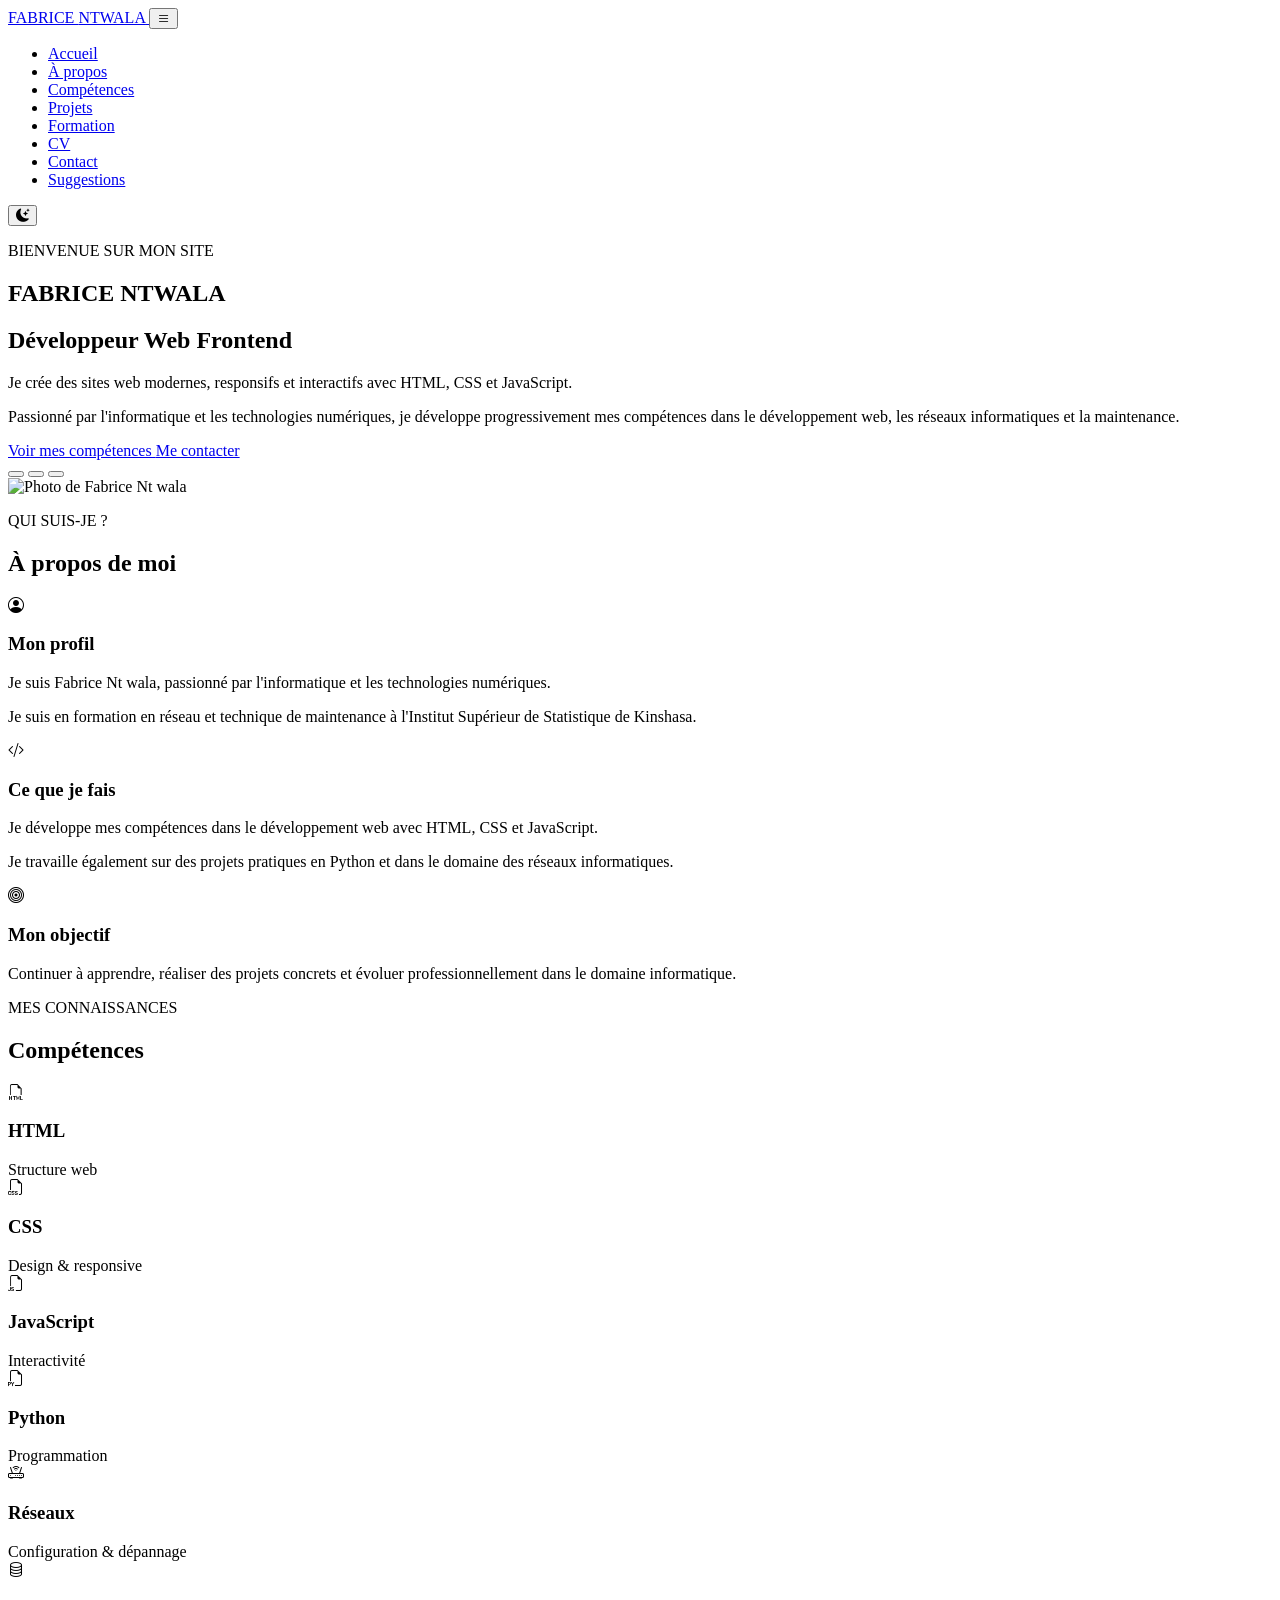
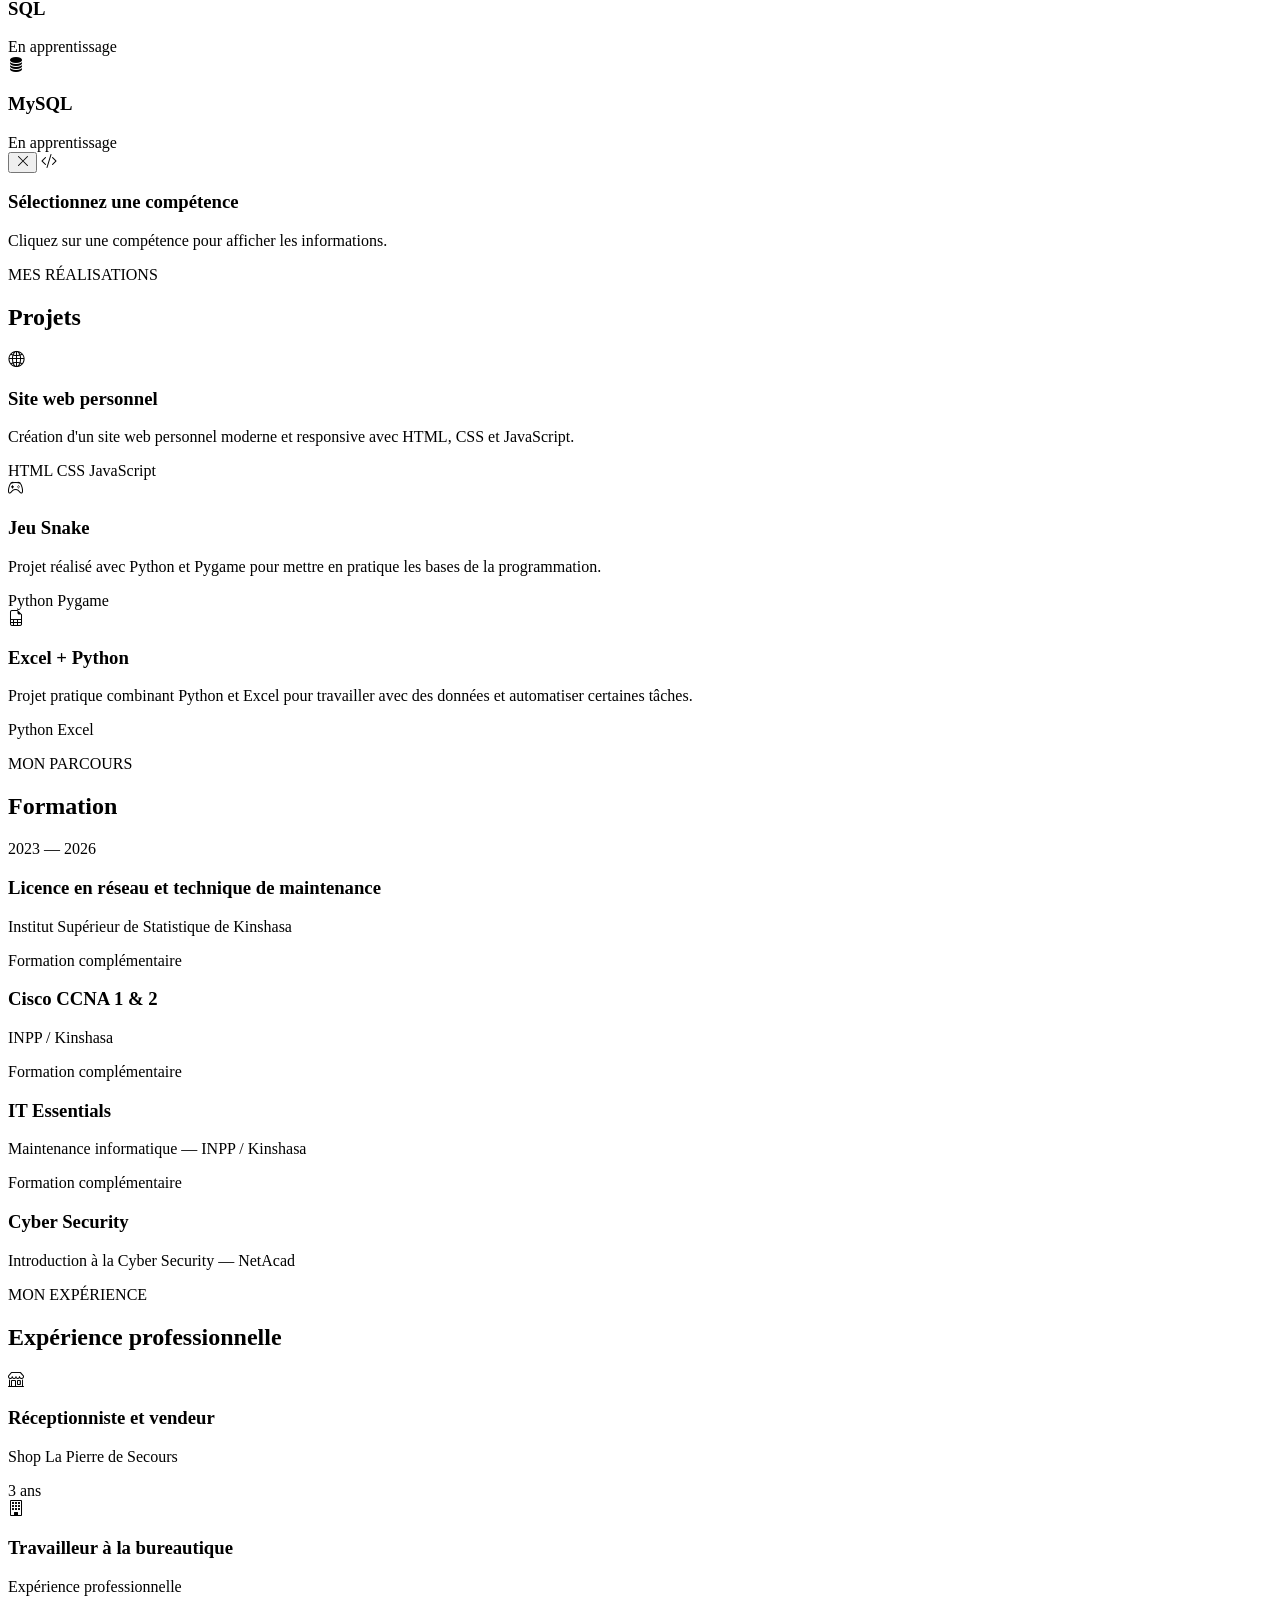
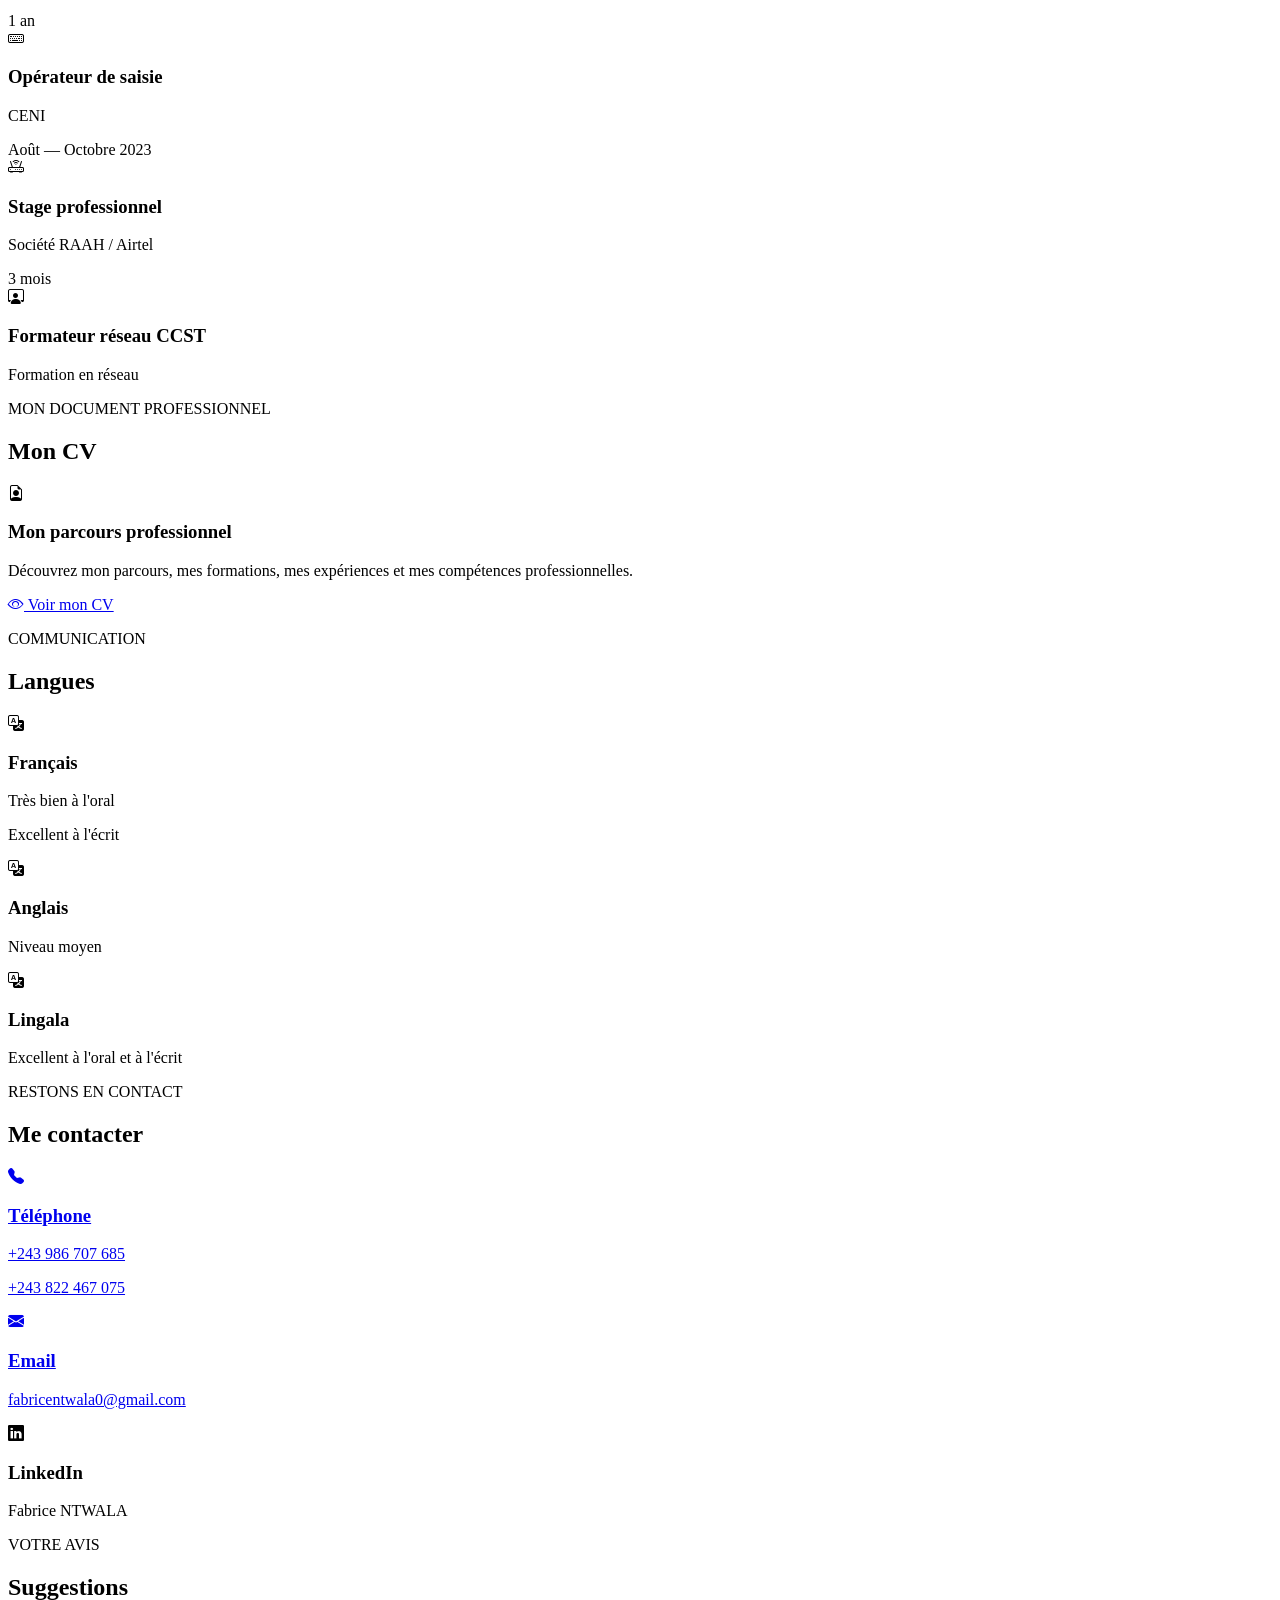
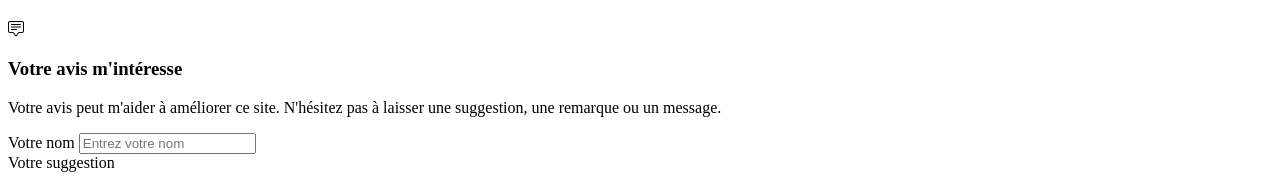
==== index.html @ 6f03bf82 "Add files via upload" ====
<!DOCTYPE html>
<html lang="fr">
<head>
    <meta charset="UTF-8">
    <meta name="viewport" content="width=device-width, initial-scale=1.0">

    <title>Fabrice Nt wala | Développeur Web Frontend</title>

    <!-- Bootstrap Icons -->
    <link rel="stylesheet"
          href="https://cdn.jsdelivr.net/npm/bootstrap-icons@1.11.3/font/bootstrap-icons.min.css">

    <!-- CSS -->
    <link rel="stylesheet" href="css/style.css">
</head>

<body>

    <!-- ================= HEADER ================= -->
    <header class="header">

        <nav class="navbar container">

            <a href="#accueil" class="logo">
                FABRICE <span>NTWALA</span>
            </a>

            <button class="menu-toggle" id="menu-toggle">
                <i class="bi bi-list"></i>
            </button>

            <ul class="nav-menu" id="nav-menu">
                <li><a href="#accueil">Accueil</a></li>
                <li><a href="#apropos">À propos</a></li>
                <li><a href="#competences">Compétences</a></li>
                <li><a href="#projets">Projets</a></li>
                <li><a href="#formation">Formation</a></li>
                <li><a href="#cv">CV</a></li>
                <li><a href="#contact">Contact</a></li>
                <li><a href="#suggestions">Suggestions</a></li>
            </ul>

            <button class="theme-toggle" id="theme-toggle">
                <i class="bi bi-moon-stars-fill"></i>
            </button>

        </nav>

    </header>


    <!-- ================= ACCUEIL ================= -->
    <main>

        <section id="accueil" class="hero">

            <div class="hero-background"></div>

            <div class="hero-content container">

                <div class="hero-text">

                    <p class="small-title">BIENVENUE SUR MON SITE</p>

                    <h1>
                        FABRICE <span>NTWALA</span>
                    </h1>

                    <h2>Développeur Web Frontend</h2>

                    <p>
                        Je crée des sites web modernes, responsifs et interactifs
                        avec HTML, CSS et JavaScript.
                    </p>

                    <p class="hero-description">
                        Passionné par l'informatique et les technologies numériques,
                        je développe progressivement mes compétences dans le
                        développement web, les réseaux informatiques et la maintenance.
                    </p>

                    <div class="hero-buttons">
                        <a href="#competences" class="btn primary-btn">
                            Voir mes compétences
                        </a>

                        <a href="#contact" class="btn secondary-btn">
                            Me contacter
                        </a>
                    </div>

                    <div class="background-controls">
                        <button class="background-btn active" data-background="fond1.jpg"></button>
                        <button class="background-btn" data-background="fond2.jpg"></button>
                        <button class="background-btn" data-background="fond3.jpg"></button>
                    </div>

                </div>

                <div class="profile-container">

                    <div class="profile-circle">
                        <img src="images/profil.jpg" alt="Photo de Fabrice Nt wala">
                    </div>

                </div>

            </div>

        </section>


        <!-- ================= À PROPOS ================= -->
        <section id="apropos" class="section">

            <div class="container">

                <div class="section-title">
                    <p>QUI SUIS-JE ?</p>
                    <h2>À propos de moi</h2>
                </div>

                <div class="about-content">

                    <div class="about-card">
                        <i class="bi bi-person-circle"></i>
                        <h3>Mon profil</h3>

                        <p>
                            Je suis Fabrice Nt wala, passionné par l'informatique
                            et les technologies numériques.
                        </p>

                        <p>
                            Je suis en formation en réseau et technique de maintenance
                            à l'Institut Supérieur de Statistique de Kinshasa.
                        </p>
                    </div>

                    <div class="about-card">
                        <i class="bi bi-code-slash"></i>
                        <h3>Ce que je fais</h3>

                        <p>
                            Je développe mes compétences dans le développement web
                            avec HTML, CSS et JavaScript.
                        </p>

                        <p>
                            Je travaille également sur des projets pratiques
                            en Python et dans le domaine des réseaux informatiques.
                        </p>
                    </div>

                    <div class="about-card">
                        <i class="bi bi-bullseye"></i>
                        <h3>Mon objectif</h3>

                        <p>
                            Continuer à apprendre, réaliser des projets concrets
                            et évoluer professionnellement dans le domaine informatique.
                        </p>
                    </div>

                </div>

            </div>

        </section>


        <!-- ================= COMPÉTENCES ================= -->
        <section id="competences" class="section section-dark">

            <div class="container">

                <div class="section-title">
                    <p>MES CONNAISSANCES</p>
                    <h2>Compétences</h2>
                </div>

                <div class="skills-grid">

                    <div class="skill-card" data-skill="html">
                        <i class="bi bi-filetype-html"></i>
                        <h3>HTML</h3>
                        <span>Structure web</span>
                    </div>

                    <div class="skill-card" data-skill="css">
                        <i class="bi bi-filetype-css"></i>
                        <h3>CSS</h3>
                        <span>Design & responsive</span>
                    </div>

                    <div class="skill-card" data-skill="javascript">
                        <i class="bi bi-filetype-js"></i>
                        <h3>JavaScript</h3>
                        <span>Interactivité</span>
                    </div>

                    <div class="skill-card" data-skill="python">
                        <i class="bi bi-filetype-py"></i>
                        <h3>Python</h3>
                        <span>Programmation</span>
                    </div>

                    <div class="skill-card" data-skill="reseaux">
                        <i class="bi bi-router"></i>
                        <h3>Réseaux</h3>
                        <span>Configuration & dépannage</span>
                    </div>

                    <div class="skill-card" data-skill="sql">
                        <i class="bi bi-database"></i>
                        <h3>SQL</h3>
                        <span>En apprentissage</span>
                    </div>

                    <div class="skill-card" data-skill="mysql">
                        <i class="bi bi-database-fill"></i>
                        <h3>MySQL</h3>
                        <span>En apprentissage</span>
                    </div>

                </div>

                <div class="skill-information" id="skill-information">

                    <button id="close-skill">
                        <i class="bi bi-x-lg"></i>
                    </button>

                    <i id="skill-info-icon" class="bi bi-code-slash"></i>

                    <h3 id="skill-info-title">Sélectionnez une compétence</h3>

                    <p id="skill-info-text">
                        Cliquez sur une compétence pour afficher les informations.
                    </p>

                </div>

            </div>

        </section>


        <!-- ================= PROJETS ================= -->
        <section id="projets" class="section">

            <div class="container">

                <div class="section-title">
                    <p>MES RÉALISATIONS</p>
                    <h2>Projets</h2>
                </div>

                <div class="projects-grid">

                    <article class="project-card">

                        <div class="project-icon">
                            <i class="bi bi-globe2"></i>
                        </div>

                        <div class="project-content">

                            <h3>Site web personnel</h3>

                            <p>
                                Création d'un site web personnel moderne et responsive
                                avec HTML, CSS et JavaScript.
                            </p>

                            <div class="project-tags">
                                <span>HTML</span>
                                <span>CSS</span>
                                <span>JavaScript</span>
                            </div>

                        </div>

                    </article>


                    <article class="project-card">

                        <div class="project-icon">
                            <i class="bi bi-controller"></i>
                        </div>

                        <div class="project-content">

                            <h3>Jeu Snake</h3>

                            <p>
                                Projet réalisé avec Python et Pygame pour mettre
                                en pratique les bases de la programmation.
                            </p>

                            <div class="project-tags">
                                <span>Python</span>
                                <span>Pygame</span>
                            </div>

                        </div>

                    </article>


                    <article class="project-card">

                        <div class="project-icon">
                            <i class="bi bi-file-earmark-spreadsheet"></i>
                        </div>

                        <div class="project-content">

                            <h3>Excel + Python</h3>

                            <p>
                                Projet pratique combinant Python et Excel pour
                                travailler avec des données et automatiser certaines tâches.
                            </p>

                            <div class="project-tags">
                                <span>Python</span>
                                <span>Excel</span>
                            </div>

                        </div>

                    </article>

                </div>

            </div>

        </section>


        <!-- ================= FORMATION ================= -->
        <section id="formation" class="section section-dark">

            <div class="container">

                <div class="section-title">
                    <p>MON PARCOURS</p>
                    <h2>Formation</h2>
                </div>

                <div class="timeline">

                    <div class="timeline-item">

                        <div class="timeline-dot"></div>

                        <div class="timeline-content">

                            <span>2023 — 2026</span>

                            <h3>Licence en réseau et technique de maintenance</h3>

                            <p>
                                Institut Supérieur de Statistique de Kinshasa
                            </p>

                        </div>

                    </div>


                    <div class="timeline-item">

                        <div class="timeline-dot"></div>

                        <div class="timeline-content">

                            <span>Formation complémentaire</span>

                            <h3>Cisco CCNA 1 & 2</h3>

                            <p>INPP / Kinshasa</p>

                        </div>

                    </div>


                    <div class="timeline-item">

                        <div class="timeline-dot"></div>

                        <div class="timeline-content">

                            <span>Formation complémentaire</span>

                            <h3>IT Essentials</h3>

                            <p>Maintenance informatique — INPP / Kinshasa</p>

                        </div>

                    </div>


                    <div class="timeline-item">

                        <div class="timeline-dot"></div>

                        <div class="timeline-content">

                            <span>Formation complémentaire</span>

                            <h3>Cyber Security</h3>

                            <p>Introduction à la Cyber Security — NetAcad</p>

                        </div>

                    </div>

                </div>

            </div>

        </section>


        <!-- ================= EXPÉRIENCE ================= -->
        <section id="experience" class="section">

            <div class="container">

                <div class="section-title">
                    <p>MON EXPÉRIENCE</p>
                    <h2>Expérience professionnelle</h2>
                </div>

                <div class="experience-grid">

                    <div class="experience-card">
                        <i class="bi bi-shop"></i>
                        <h3>Réceptionniste et vendeur</h3>
                        <p>Shop La Pierre de Secours</p>
                        <span>3 ans</span>
                    </div>

                    <div class="experience-card">
                        <i class="bi bi-building"></i>
                        <h3>Travailleur à la bureautique</h3>
                        <p>Expérience professionnelle</p>
                        <span>1 an</span>
                    </div>

                    <div class="experience-card">
                        <i class="bi bi-keyboard"></i>
                        <h3>Opérateur de saisie</h3>
                        <p>CENI</p>
                        <span>Août — Octobre 2023</span>
                    </div>

                    <div class="experience-card">
                        <i class="bi bi-router"></i>
                        <h3>Stage professionnel</h3>
                        <p>Société RAAH / Airtel</p>
                        <span>3 mois</span>
                    </div>

                    <div class="experience-card">
                        <i class="bi bi-person-workspace"></i>
                        <h3>Formateur réseau CCST</h3>
                        <p>Formation en réseau</p>
                    </div>

                </div>

            </div>

        </section>


        <!-- ================= CV ================= -->
        <section id="cv" class="section cv-section">

            <div class="container">

                <div class="section-title">
                    <p>MON DOCUMENT PROFESSIONNEL</p>
                    <h2>Mon CV</h2>
                </div>

                <div class="cv-box">

                    <i class="bi bi-file-earmark-person"></i>

                    <h3>Mon parcours professionnel</h3>

                    <p>
                        Découvrez mon parcours, mes formations, mes expériences
                        et mes compétences professionnelles.
                    </p>

                    <a href="cv/cv-fabrice-ntwala.pdf"
                       target="_blank"
                       class="btn primary-btn">
                        <i class="bi bi-eye"></i>
                        Voir mon CV
                    </a>

                </div>

            </div>

        </section>


        <!-- ================= LANGUES ================= -->
        <section id="langues" class="section section-dark">

            <div class="container">

                <div class="section-title">
                    <p>COMMUNICATION</p>
                    <h2>Langues</h2>
                </div>

                <div class="languages-grid">

                    <div class="language-card">
                        <i class="bi bi-translate"></i>
                        <h3>Français</h3>
                        <p>Très bien à l'oral</p>
                        <p>Excellent à l'écrit</p>
                    </div>

                    <div class="language-card">
                        <i class="bi bi-translate"></i>
                        <h3>Anglais</h3>
                        <p>Niveau moyen</p>
                    </div>

                    <div class="language-card">
                        <i class="bi bi-translate"></i>
                        <h3>Lingala</h3>
                        <p>Excellent à l'oral et à l'écrit</p>
                    </div>

                </div>

            </div>

        </section>


        <!-- ================= CONTACT ================= -->
        <section id="contact" class="section">

            <div class="container">

                <div class="section-title">
                    <p>RESTONS EN CONTACT</p>
                    <h2>Me contacter</h2>
                </div>

                <div class="contact-grid">

                    <a href="tel:+243986707685" class="contact-card">
                        <i class="bi bi-telephone-fill"></i>
                        <h3>Téléphone</h3>
                        <p>+243 986 707 685</p>
                        <p>+243 822 467 075</p>
                    </a>

                    <a href="mailto:fabricentwala0@gmail.com"
                       class="contact-card">

                        <i class="bi bi-envelope-fill"></i>

                        <h3>Email</h3>

                        <p>
                            fabricentwala0@gmail.com
                        </p>

                    </a>

                    <div class="contact-card">
                        <i class="bi bi-linkedin"></i>
                        <h3>LinkedIn</h3>
                        <p>Fabrice NTWALA</p>
                    </div>

                </div>

            </div>

        </section>


        <!-- ================= SUGGESTIONS ================= -->
        <section id="suggestions" class="section section-dark">

            <div class="container">

                <div class="section-title">
                    <p>VOTRE AVIS</p>
                    <h2>Suggestions</h2>
                </div>

                <div class="suggestion-box">

                    <div class="suggestion-text">

                        <i class="bi bi-chat-square-text"></i>

                        <h3>Votre avis m'intéresse</h3>

                        <p>
                            Votre avis peut m'aider à améliorer ce site.
                            N'hésitez pas à laisser une suggestion,
                            une remarque ou un message.
                        </p>

                    </div>


                    <form id="suggestion-form">

                        <div class="input-group">

                            <label for="name">Votre nom</label>

                            <input
                                type="text"
                                id="name"
                                placeholder="Entrez votre nom"
                                required
                            >

                        </div>


                        <div class="input-group">

                            <label for="message">Votre suggestion</label>

                            <textarea
                                id="message"
                                rows="6"
                                placeholder="Écrivez votre message..."
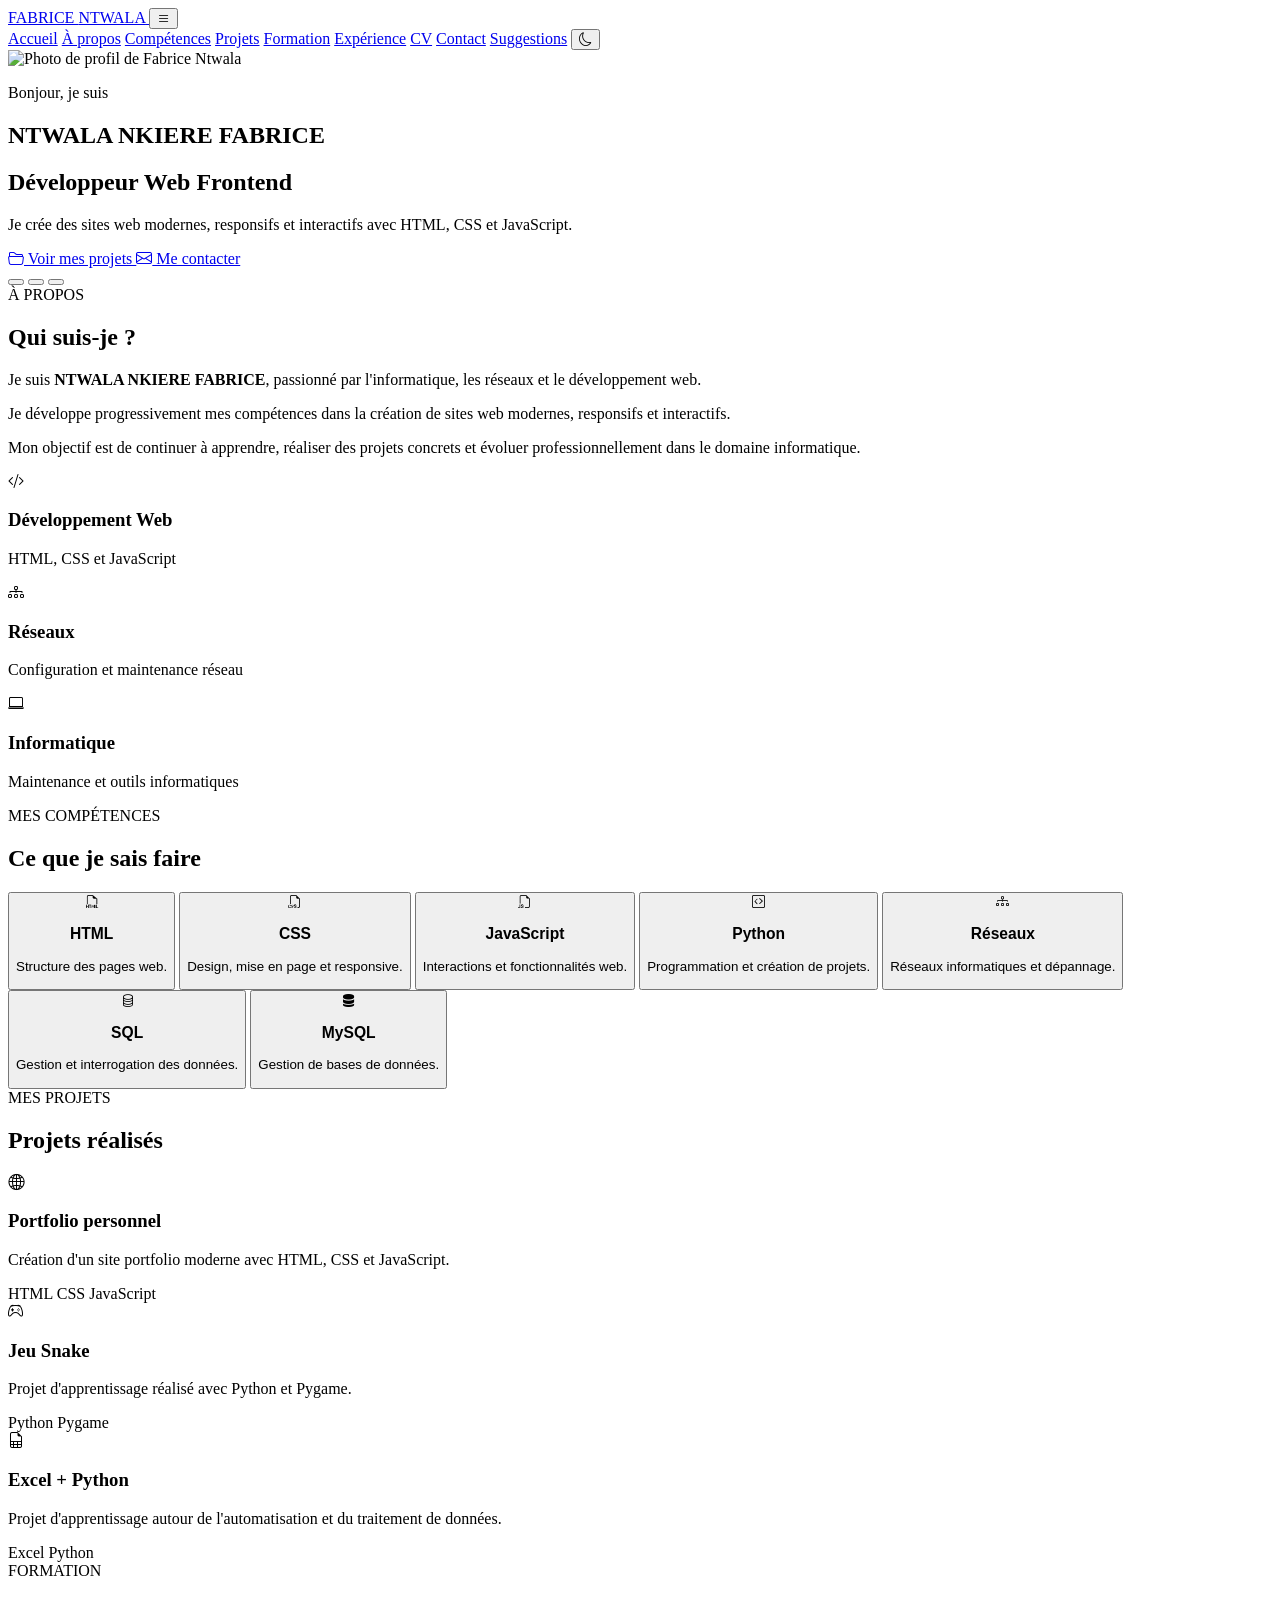
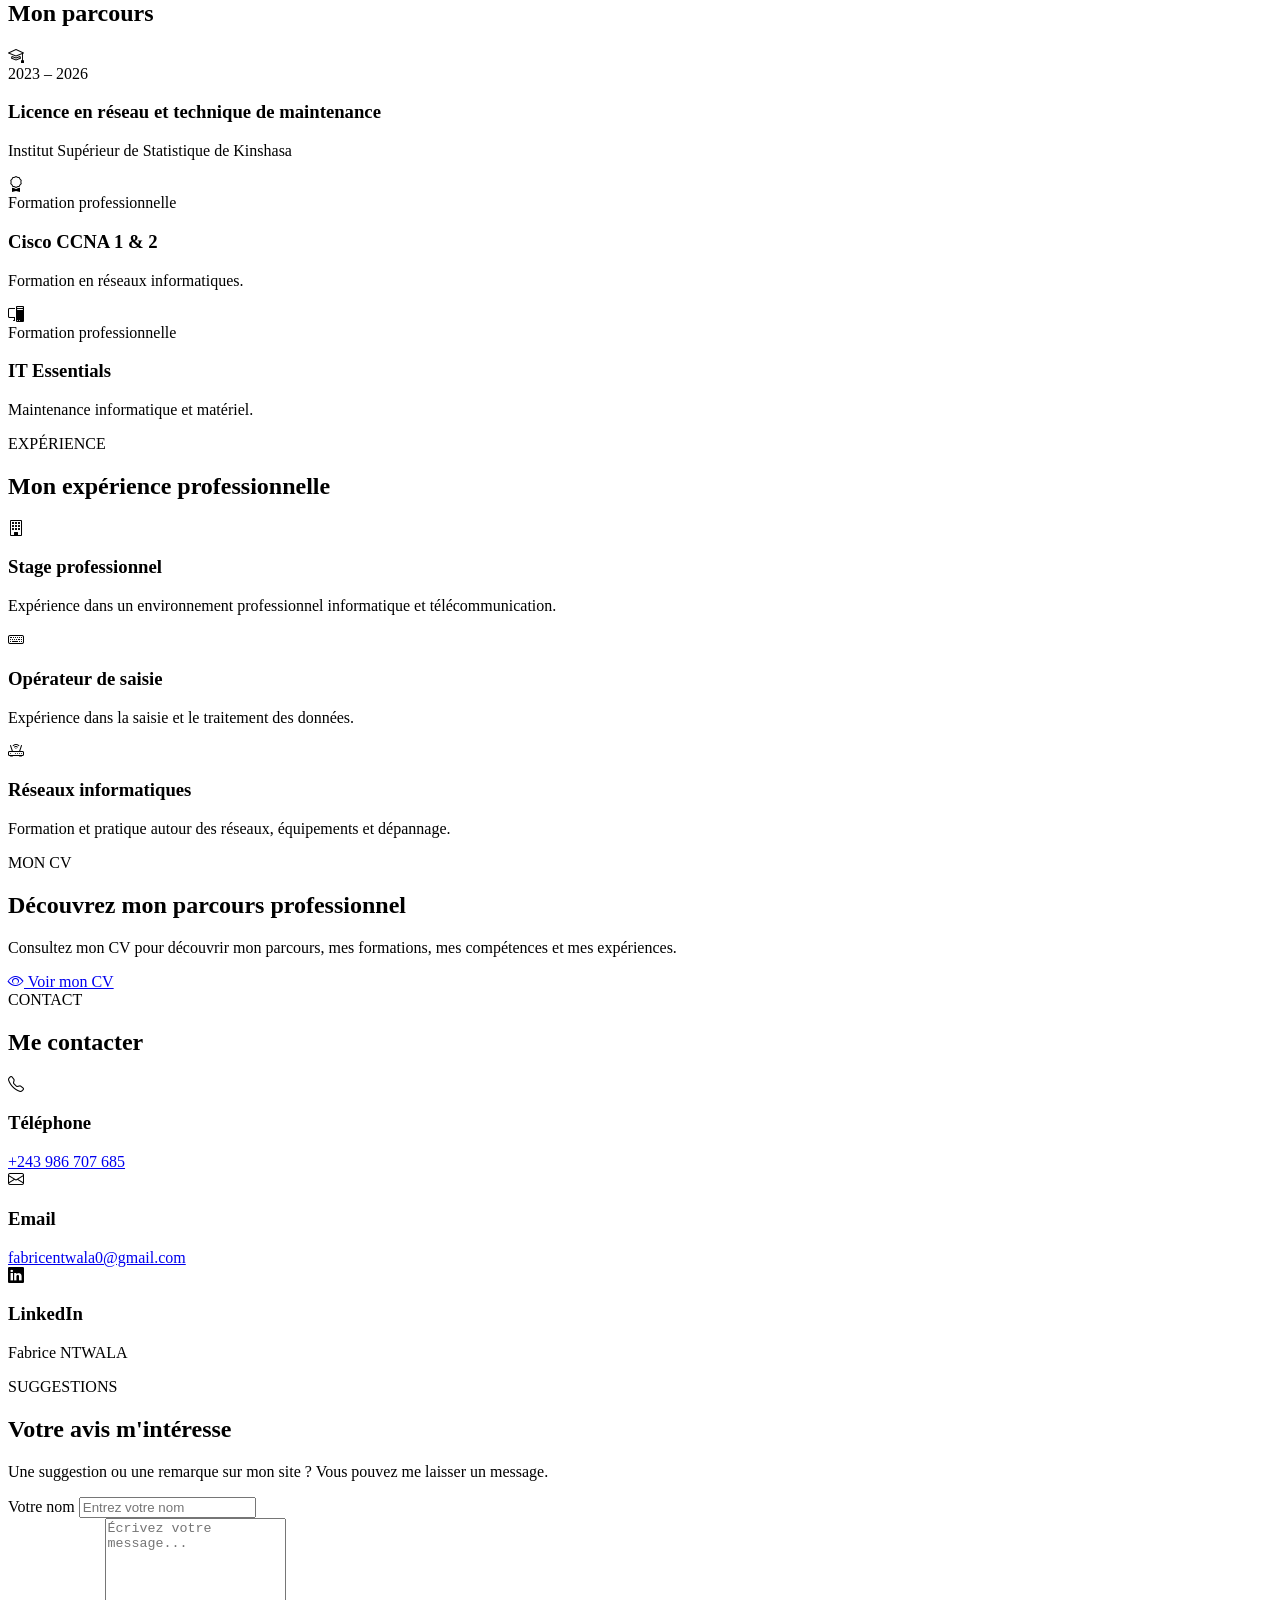
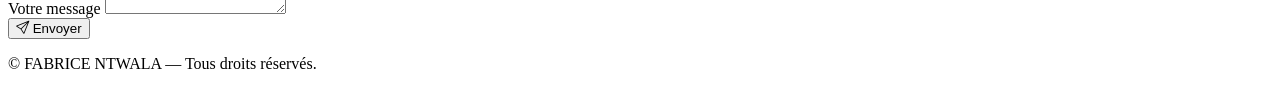
==== commit ec3d7db0: "Add files via upload mise à jour du portfolio" ====
--- a/index.html
+++ b/index.html
@@ -3,14 +3,15 @@
 <head>
     <meta charset="UTF-8">
     <meta name="viewport" content="width=device-width, initial-scale=1.0">
-
-    <title>Fabrice Nt wala | Développeur Web Frontend</title>
+    <title>Fabrice Ntwala | Développeur Web Frontend</title>
 
     <!-- Bootstrap Icons -->
-    <link rel="stylesheet"
-          href="https://cdn.jsdelivr.net/npm/bootstrap-icons@1.11.3/font/bootstrap-icons.min.css">
-
-    <!-- CSS -->
+    <link
+        rel="stylesheet"
+        href="https://cdn.jsdelivr.net/npm/bootstrap-icons@1.11.3/font/bootstrap-icons.min.css"
+    >
+
+    <!-- Notre CSS -->
     <link rel="stylesheet" href="css/style.css">
 </head>
 
@@ -18,493 +19,446 @@
 
     <!-- ================= HEADER ================= -->
     <header class="header">
-
-        <nav class="navbar container">
+        <div class="container nav-container">
 
             <a href="#accueil" class="logo">
                 FABRICE <span>NTWALA</span>
             </a>
 
-            <button class="menu-toggle" id="menu-toggle">
+            <button
+                class="menu-toggle"
+                id="menu-toggle"
+                aria-label="Ouvrir le menu"
+                type="button"
+            >
                 <i class="bi bi-list"></i>
             </button>
 
-            <ul class="nav-menu" id="nav-menu">
-                <li><a href="#accueil">Accueil</a></li>
-                <li><a href="#apropos">À propos</a></li>
-                <li><a href="#competences">Compétences</a></li>
-                <li><a href="#projets">Projets</a></li>
-                <li><a href="#formation">Formation</a></li>
-                <li><a href="#cv">CV</a></li>
-                <li><a href="#contact">Contact</a></li>
-                <li><a href="#suggestions">Suggestions</a></li>
-            </ul>
-
-            <button class="theme-toggle" id="theme-toggle">
-                <i class="bi bi-moon-stars-fill"></i>
-            </button>
-
-        </nav>
-
+            <nav class="nav-menu" id="nav-menu">
+                <a href="#accueil">Accueil</a>
+                <a href="#apropos">À propos</a>
+                <a href="#competences">Compétences</a>
+                <a href="#projets">Projets</a>
+                <a href="#formation">Formation</a>
+                <a href="#experience">Expérience</a>
+                <a href="#cv">CV</a>
+                <a href="#contact">Contact</a>
+                <a href="#suggestions">Suggestions</a>
+
+                <button
+                    id="theme-toggle"
+                    class="theme-toggle"
+                    aria-label="Changer le thème"
+                    type="button"
+                >
+                    <i class="bi bi-moon"></i>
+                </button>
+            </nav>
+
+        </div>
     </header>
 
 
     <!-- ================= ACCUEIL ================= -->
     <main>
 
-        <section id="accueil" class="hero">
-
-            <div class="hero-background"></div>
-
-            <div class="hero-content container">
+        <section class="hero" id="accueil">
+
+            <div class="hero-background" id="hero-background"></div>
+
+            <div class="container hero-content">
+
+                <div class="hero-photo">
+                    <img
+                        src="images/profil.jpg"
+                        alt="Photo de profil de Fabrice Ntwala"
+                    >
+                </div>
 
                 <div class="hero-text">
 
-                    <p class="small-title">BIENVENUE SUR MON SITE</p>
-
-                    <h1>
-                        FABRICE <span>NTWALA</span>
-                    </h1>
+                    <p class="hero-small-title">Bonjour, je suis</p>
+
+                    <h1>NTWALA NKIERE FABRICE</h1>
 
                     <h2>Développeur Web Frontend</h2>
 
                     <p>
-                        Je crée des sites web modernes, responsifs et interactifs
-                        avec HTML, CSS et JavaScript.
+                        Je crée des sites web modernes, responsifs et
+                        interactifs avec HTML, CSS et JavaScript.
                     </p>
 
-                    <p class="hero-description">
-                        Passionné par l'informatique et les technologies numériques,
-                        je développe progressivement mes compétences dans le
-                        développement web, les réseaux informatiques et la maintenance.
-                    </p>
-
                     <div class="hero-buttons">
-                        <a href="#competences" class="btn primary-btn">
-                            Voir mes compétences
+
+                        <a href="#projets" class="btn primary-btn">
+                            <i class="bi bi-folder2-open"></i>
+                            Voir mes projets
                         </a>
 
                         <a href="#contact" class="btn secondary-btn">
+                            <i class="bi bi-envelope"></i>
                             Me contacter
                         </a>
-                    </div>
-
-                    <div class="background-controls">
-                        <button class="background-btn active" data-background="fond1.jpg"></button>
-                        <button class="background-btn" data-background="fond2.jpg"></button>
-                        <button class="background-btn" data-background="fond3.jpg"></button>
-                    </div>
-
-                </div>
-
-                <div class="profile-container">
-
-                    <div class="profile-circle">
-                        <img src="images/profil.jpg" alt="Photo de Fabrice Nt wala">
-                    </div>
-
-                </div>
-
+
+                    </div>
+
+                </div>
+
+            </div>
+
+            <!-- Boutons des arrière-plans -->
+            <div class="background-controls">
+                <button
+                    class="background-btn active"
+                    data-background="fond1.jpg"
+                    aria-label="Fond 1"
+                    type="button"
+                ></button>
+
+                <button
+                    class="background-btn"
+                    data-background="fond2.jpg"
+                    aria-label="Fond 2"
+                    type="button"
+                ></button>
+
+                <button
+                    class="background-btn"
+                    data-background="fond3.jpg"
+                    aria-label="Fond 3"
+                    type="button"
+                ></button>
             </div>
 
         </section>
 
 
         <!-- ================= À PROPOS ================= -->
-        <section id="apropos" class="section">
-
-            <div class="container">
-
-                <div class="section-title">
-                    <p>QUI SUIS-JE ?</p>
-                    <h2>À propos de moi</h2>
+        <section class="section" id="apropos">
+            <div class="container">
+
+                <div class="section-title">
+                    <span>À PROPOS</span>
+                    <h2>Qui suis-je ?</h2>
                 </div>
 
                 <div class="about-content">
 
-                    <div class="about-card">
-                        <i class="bi bi-person-circle"></i>
-                        <h3>Mon profil</h3>
-
-                        <p>
-                            Je suis Fabrice Nt wala, passionné par l'informatique
-                            et les technologies numériques.
-                        </p>
-
-                        <p>
-                            Je suis en formation en réseau et technique de maintenance
-                            à l'Institut Supérieur de Statistique de Kinshasa.
-                        </p>
-                    </div>
-
-                    <div class="about-card">
-                        <i class="bi bi-code-slash"></i>
-                        <h3>Ce que je fais</h3>
-
-                        <p>
-                            Je développe mes compétences dans le développement web
-                            avec HTML, CSS et JavaScript.
-                        </p>
-
-                        <p>
-                            Je travaille également sur des projets pratiques
-                            en Python et dans le domaine des réseaux informatiques.
-                        </p>
-                    </div>
-
-                    <div class="about-card">
-                        <i class="bi bi-bullseye"></i>
-                        <h3>Mon objectif</h3>
-
-                        <p>
-                            Continuer à apprendre, réaliser des projets concrets
-                            et évoluer professionnellement dans le domaine informatique.
-                        </p>
-                    </div>
-
-                </div>
-
-            </div>
-
+                    <div class="about-text">
+                        <p>
+                            Je suis <strong>NTWALA NKIERE FABRICE</strong>,
+                            passionné par l'informatique, les réseaux
+                            et le développement web.
+                        </p>
+
+                        <p>
+                            Je développe progressivement mes compétences
+                            dans la création de sites web modernes,
+                            responsifs et interactifs.
+                        </p>
+
+                        <p>
+                            Mon objectif est de continuer à apprendre,
+                            réaliser des projets concrets et évoluer
+                            professionnellement dans le domaine
+                            informatique.
+                        </p>
+                    </div>
+
+                    <div class="about-box">
+
+                        <div>
+                            <i class="bi bi-code-slash"></i>
+                            <h3>Développement Web</h3>
+                            <p>HTML, CSS et JavaScript</p>
+                        </div>
+
+                        <div>
+                            <i class="bi bi-diagram-3"></i>
+                            <h3>Réseaux</h3>
+                            <p>Configuration et maintenance réseau</p>
+                        </div>
+
+                        <div>
+                            <i class="bi bi-laptop"></i>
+                            <h3>Informatique</h3>
+                            <p>Maintenance et outils informatiques</p>
+                        </div>
+
+                    </div>
+
+                </div>
+
+            </div>
         </section>
 
 
         <!-- ================= COMPÉTENCES ================= -->
-        <section id="competences" class="section section-dark">
-
-            <div class="container">
-
-                <div class="section-title">
-                    <p>MES CONNAISSANCES</p>
-                    <h2>Compétences</h2>
+        <section class="section section-alt" id="competences">
+            <div class="container">
+
+                <div class="section-title">
+                    <span>MES COMPÉTENCES</span>
+                    <h2>Ce que je sais faire</h2>
                 </div>
 
                 <div class="skills-grid">
 
-                    <div class="skill-card" data-skill="html">
+                    <button class="skill-card" type="button">
                         <i class="bi bi-filetype-html"></i>
                         <h3>HTML</h3>
-                        <span>Structure web</span>
-                    </div>
-
-                    <div class="skill-card" data-skill="css">
+                        <p>Structure des pages web.</p>
+                    </button>
+
+                    <button class="skill-card" type="button">
                         <i class="bi bi-filetype-css"></i>
                         <h3>CSS</h3>
-                        <span>Design & responsive</span>
-                    </div>
-
-                    <div class="skill-card" data-skill="javascript">
+                        <p>Design, mise en page et responsive.</p>
+                    </button>
+
+                    <button class="skill-card" type="button">
                         <i class="bi bi-filetype-js"></i>
                         <h3>JavaScript</h3>
-                        <span>Interactivité</span>
-                    </div>
-
-                    <div class="skill-card" data-skill="python">
-                        <i class="bi bi-filetype-py"></i>
+                        <p>Interactions et fonctionnalités web.</p>
+                    </button>
+
+                    <button class="skill-card" type="button">
+                        <i class="bi bi-code-square"></i>
                         <h3>Python</h3>
-                        <span>Programmation</span>
-                    </div>
-
-                    <div class="skill-card" data-skill="reseaux">
-                        <i class="bi bi-router"></i>
+                        <p>Programmation et création de projets.</p>
+                    </button>
+
+                    <button class="skill-card" type="button">
+                        <i class="bi bi-diagram-3"></i>
                         <h3>Réseaux</h3>
-                        <span>Configuration & dépannage</span>
-                    </div>
-
-                    <div class="skill-card" data-skill="sql">
+                        <p>Réseaux informatiques et dépannage.</p>
+                    </button>
+
+                    <button class="skill-card" type="button">
                         <i class="bi bi-database"></i>
                         <h3>SQL</h3>
-                        <span>En apprentissage</span>
-                    </div>
-
-                    <div class="skill-card" data-skill="mysql">
-                        <i class="bi bi-database-fill"></i>
+                        <p>Gestion et interrogation des données.</p>
+                    </button>
+
+                    <button class="skill-card" type="button">
+                        <i class="bi bi-server"></i>
                         <h3>MySQL</h3>
-                        <span>En apprentissage</span>
-                    </div>
-
-                </div>
-
-                <div class="skill-information" id="skill-information">
-
-                    <button id="close-skill">
-                        <i class="bi bi-x-lg"></i>
-                    </button>
-
-                    <i id="skill-info-icon" class="bi bi-code-slash"></i>
-
-                    <h3 id="skill-info-title">Sélectionnez une compétence</h3>
-
-                    <p id="skill-info-text">
-                        Cliquez sur une compétence pour afficher les informations.
-                    </p>
-
-                </div>
-
-            </div>
-
+                        <p>Gestion de bases de données.</p>
+                    </button>
+
+                </div>
+
+            </div>
         </section>
 
 
         <!-- ================= PROJETS ================= -->
-        <section id="projets" class="section">
-
-            <div class="container">
-
-                <div class="section-title">
-                    <p>MES RÉALISATIONS</p>
-                    <h2>Projets</h2>
+        <section class="section" id="projets">
+            <div class="container">
+
+                <div class="section-title">
+                    <span>MES PROJETS</span>
+                    <h2>Projets réalisés</h2>
                 </div>
 
                 <div class="projects-grid">
 
                     <article class="project-card">
-
                         <div class="project-icon">
                             <i class="bi bi-globe2"></i>
                         </div>
 
                         <div class="project-content">
-
-                            <h3>Site web personnel</h3>
+                            <h3>Portfolio personnel</h3>
 
                             <p>
-                                Création d'un site web personnel moderne et responsive
+                                Création d'un site portfolio moderne
                                 avec HTML, CSS et JavaScript.
                             </p>
 
-                            <div class="project-tags">
+                            <div class="tags">
                                 <span>HTML</span>
                                 <span>CSS</span>
                                 <span>JavaScript</span>
                             </div>
-
-                        </div>
-
+                        </div>
                     </article>
 
 
                     <article class="project-card">
-
                         <div class="project-icon">
                             <i class="bi bi-controller"></i>
                         </div>
 
                         <div class="project-content">
-
                             <h3>Jeu Snake</h3>
 
                             <p>
-                                Projet réalisé avec Python et Pygame pour mettre
-                                en pratique les bases de la programmation.
+                                Projet d'apprentissage réalisé avec
+                                Python et Pygame.
                             </p>
 
-                            <div class="project-tags">
+                            <div class="tags">
                                 <span>Python</span>
                                 <span>Pygame</span>
                             </div>
-
-                        </div>
-
+                        </div>
                     </article>
 
 
                     <article class="project-card">
-
                         <div class="project-icon">
                             <i class="bi bi-file-earmark-spreadsheet"></i>
                         </div>
 
                         <div class="project-content">
-
                             <h3>Excel + Python</h3>
 
                             <p>
-                                Projet pratique combinant Python et Excel pour
-                                travailler avec des données et automatiser certaines tâches.
+                                Projet d'apprentissage autour de
+                                l'automatisation et du traitement
+                                de données.
                             </p>
 
-                            <div class="project-tags">
+                            <div class="tags">
+                                <span>Excel</span>
                                 <span>Python</span>
-                                <span>Excel</span>
                             </div>
-
-                        </div>
-
+                        </div>
                     </article>
 
                 </div>
 
             </div>
-
         </section>
 
 
         <!-- ================= FORMATION ================= -->
-        <section id="formation" class="section section-dark">
-
-            <div class="container">
-
-                <div class="section-title">
-                    <p>MON PARCOURS</p>
-                    <h2>Formation</h2>
+        <section class="section section-alt" id="formation">
+            <div class="container">
+
+                <div class="section-title">
+                    <span>FORMATION</span>
+                    <h2>Mon parcours</h2>
                 </div>
 
                 <div class="timeline">
 
                     <div class="timeline-item">
-
-                        <div class="timeline-dot"></div>
+                        <div class="timeline-icon">
+                            <i class="bi bi-mortarboard"></i>
+                        </div>
 
                         <div class="timeline-content">
-
-                            <span>2023 — 2026</span>
-
+                            <span>2023 – 2026</span>
                             <h3>Licence en réseau et technique de maintenance</h3>
-
-                            <p>
-                                Institut Supérieur de Statistique de Kinshasa
-                            </p>
-
-                        </div>
-
+                            <p>Institut Supérieur de Statistique de Kinshasa</p>
+                        </div>
                     </div>
 
 
                     <div class="timeline-item">
-
-                        <div class="timeline-dot"></div>
+                        <div class="timeline-icon">
+                            <i class="bi bi-award"></i>
+                        </div>
 
                         <div class="timeline-content">
-
-                            <span>Formation complémentaire</span>
-
+                            <span>Formation professionnelle</span>
                             <h3>Cisco CCNA 1 & 2</h3>
-
-                            <p>INPP / Kinshasa</p>
-
-                        </div>
-
+                            <p>Formation en réseaux informatiques.</p>
+                        </div>
                     </div>
 
 
                     <div class="timeline-item">
-
-                        <div class="timeline-dot"></div>
+                        <div class="timeline-icon">
+                            <i class="bi bi-pc-display"></i>
+                        </div>
 
                         <div class="timeline-content">
-
-                            <span>Formation complémentaire</span>
-
+                            <span>Formation professionnelle</span>
                             <h3>IT Essentials</h3>
-
-                            <p>Maintenance informatique — INPP / Kinshasa</p>
-
-                        </div>
-
-                    </div>
-
-
-                    <div class="timeline-item">
-
-                        <div class="timeline-dot"></div>
-
-                        <div class="timeline-content">
-
-                            <span>Formation complémentaire</span>
-
-                            <h3>Cyber Security</h3>
-
-                            <p>Introduction à la Cyber Security — NetAcad</p>
-
-                        </div>
-
-                    </div>
-
-                </div>
-
-            </div>
-
+                            <p>Maintenance informatique et matériel.</p>
+                        </div>
+                    </div>
+
+                </div>
+
+            </div>
         </section>
 
 
         <!-- ================= EXPÉRIENCE ================= -->
-        <section id="experience" class="section">
-
-            <div class="container">
-
-                <div class="section-title">
-                    <p>MON EXPÉRIENCE</p>
-                    <h2>Expérience professionnelle</h2>
+        <section class="section" id="experience">
+            <div class="container">
+
+                <div class="section-title">
+                    <span>EXPÉRIENCE</span>
+                    <h2>Mon expérience professionnelle</h2>
                 </div>
 
                 <div class="experience-grid">
 
-                    <div class="experience-card">
-                        <i class="bi bi-shop"></i>
-                        <h3>Réceptionniste et vendeur</h3>
-                        <p>Shop La Pierre de Secours</p>
-                        <span>3 ans</span>
-                    </div>
-
-                    <div class="experience-card">
+                    <article class="experience-card">
                         <i class="bi bi-building"></i>
-                        <h3>Travailleur à la bureautique</h3>
-                        <p>Expérience professionnelle</p>
-                        <span>1 an</span>
-                    </div>
-
-                    <div class="experience-card">
+                        <h3>Stage professionnel</h3>
+                        <p>
+                            Expérience dans un environnement
+                            professionnel informatique et
+                            télécommunication.
+                        </p>
+                    </article>
+
+
+                    <article class="experience-card">
                         <i class="bi bi-keyboard"></i>
                         <h3>Opérateur de saisie</h3>
-                        <p>CENI</p>
-                        <span>Août — Octobre 2023</span>
-                    </div>
-
-                    <div class="experience-card">
+                        <p>
+                            Expérience dans la saisie et le traitement
+                            des données.
+                        </p>
+                    </article>
+
+
+                    <article class="experience-card">
                         <i class="bi bi-router"></i>
-                        <h3>Stage professionnel</h3>
-                        <p>Société RAAH / Airtel</p>
-                        <span>3 mois</span>
-                    </div>
-
-                    <div class="experience-card">
-                        <i class="bi bi-person-workspace"></i>
-                        <h3>Formateur réseau CCST</h3>
-                        <p>Formation en réseau</p>
-                    </div>
-
-                </div>
-
-            </div>
-
+                        <h3>Réseaux informatiques</h3>
+                        <p>
+                            Formation et pratique autour des réseaux,
+                            équipements et dépannage.
+                        </p>
+                    </article>
+
+                </div>
+
+            </div>
         </section>
 
 
         <!-- ================= CV ================= -->
-        <section id="cv" class="section cv-section">
-
-            <div class="container">
-
-                <div class="section-title">
-                    <p>MON DOCUMENT PROFESSIONNEL</p>
-                    <h2>Mon CV</h2>
-                </div>
+        <section class="section section-alt" id="cv">
+            <div class="container">
 
                 <div class="cv-box">
 
-                    <i class="bi bi-file-earmark-person"></i>
-
-                    <h3>Mon parcours professionnel</h3>
-
-                    <p>
-                        Découvrez mon parcours, mes formations, mes expériences
-                        et mes compétences professionnelles.
-                    </p>
-
-                    <a href="cv/cv-fabrice-ntwala.pdf"
-                       target="_blank"
-                       class="btn primary-btn">
+                    <div>
+                        <span class="section-label">MON CV</span>
+
+                        <h2>Découvrez mon parcours professionnel</h2>
+
+                        <p>
+                            Consultez mon CV pour découvrir mon parcours,
+                            mes formations, mes compétences et mes
+                            expériences.
+                        </p>
+                    </div>
+
+                    <a
+                        href="cv/cv-fabrice-ntwala.pdf"
+                        target="_blank"
+                        rel="noopener noreferrer"
+                        class="btn primary-btn"
+                    >
                         <i class="bi bi-eye"></i>
                         Voir mon CV
                     </a>
@@ -512,79 +466,35 @@
                 </div>
 
             </div>
-
-        </section>
-
-
-        <!-- ================= LANGUES ================= -->
-        <section id="langues" class="section section-dark">
-
-            <div class="container">
-
-                <div class="section-title">
-                    <p>COMMUNICATION</p>
-                    <h2>Langues</h2>
-                </div>
-
-                <div class="languages-grid">
-
-                    <div class="language-card">
-                        <i class="bi bi-translate"></i>
-                        <h3>Français</h3>
-                        <p>Très bien à l'oral</p>
-                        <p>Excellent à l'écrit</p>
-                    </div>
-
-                    <div class="language-card">
-                        <i class="bi bi-translate"></i>
-                        <h3>Anglais</h3>
-                        <p>Niveau moyen</p>
-                    </div>
-
-                    <div class="language-card">
-                        <i class="bi bi-translate"></i>
-                        <h3>Lingala</h3>
-                        <p>Excellent à l'oral et à l'écrit</p>
-                    </div>
-
-                </div>
-
-            </div>
-
         </section>
 
 
         <!-- ================= CONTACT ================= -->
-        <section id="contact" class="section">
-
-            <div class="container">
-
-                <div class="section-title">
-                    <p>RESTONS EN CONTACT</p>
+        <section class="section" id="contact">
+            <div class="container">
+
+                <div class="section-title">
+                    <span>CONTACT</span>
                     <h2>Me contacter</h2>
                 </div>
 
                 <div class="contact-grid">
 
-                    <a href="tel:+243986707685" class="contact-card">
-                        <i class="bi bi-telephone-fill"></i>
+                    <div class="contact-card">
+                        <i class="bi bi-telephone"></i>
                         <h3>Téléphone</h3>
-                        <p>+243 986 707 685</p>
-                        <p>+243 822 467 075</p>
-                    </a>
-
-                    <a href="mailto:fabricentwala0@gmail.com"
-                       class="contact-card">
-
-                        <i class="bi bi-envelope-fill"></i>
-
+                        <a href="tel:+243986707685">+243 986 707 685</a>
+                    </div>
+
+
+                    <div class="contact-card">
+                        <i class="bi bi-envelope"></i>
                         <h3>Email</h3>
-
-                        <p>
+                        <a href="mailto:fabricentwala0@gmail.com">
                             fabricentwala0@gmail.com
-                        </p>
-
-                    </a>
+                        </a>
+                    </div>
+
 
                     <div class="contact-card">
                         <i class="bi bi-linkedin"></i>
@@ -595,58 +505,80 @@
                 </div>
 
             </div>
-
         </section>
 
 
         <!-- ================= SUGGESTIONS ================= -->
-        <section id="suggestions" class="section section-dark">
-
-            <div class="container">
-
-                <div class="section-title">
-                    <p>VOTRE AVIS</p>
-                    <h2>Suggestions</h2>
+        <section class="section section-alt" id="suggestions">
+            <div class="container">
+
+                <div class="section-title">
+                    <span>SUGGESTIONS</span>
+                    <h2>Votre avis m'intéresse</h2>
                 </div>
 
                 <div class="suggestion-box">
 
-                    <div class="suggestion-text">
-
-                        <i class="bi bi-chat-square-text"></i>
-
-                        <h3>Votre avis m'intéresse</h3>
-
-                        <p>
-                            Votre avis peut m'aider à améliorer ce site.
-                            N'hésitez pas à laisser une suggestion,
-                            une remarque ou un message.
-                        </p>
-
-                    </div>
-
+                    <p>
+                        Une suggestion ou une remarque sur mon site ?
+                        Vous pouvez me laisser un message.
+                    </p>
 
                     <form id="suggestion-form">
 
-                        <div class="input-group">
-
+                        <div class="form-group">
                             <label for="name">Votre nom</label>
-
                             <input
                                 type="text"
                                 id="name"
+                                name="name"
                                 placeholder="Entrez votre nom"
                                 required
                             >
-
-                        </div>
-
-
-                        <div class="input-group">
-
-                            <label for="message">Votre suggestion</label>
-
+                        </div>
+
+
+                        <div class="form-group">
+                            <label for="message">Votre message</label>
                             <textarea
                                 id="message"
+                                name="message"
                                 rows="6"
-                                placeholder="Écrivez votre message..."+                                placeholder="Écrivez votre message..."
+                                required
+                            ></textarea>
+                        </div>
+
+                        <button type="submit" class="btn primary-btn">
+                            <i class="bi bi-send"></i>
+                            Envoyer
+                        </button>
+
+                        <p id="form-message" class="form-message"></p>
+
+                    </form>
+
+                </div>
+
+            </div>
+        </section>
+
+    </main>
+
+
+    <!-- ================= FOOTER ================= -->
+    <footer class="footer">
+        <div class="container">
+            <p>
+                © <span id="current-year"></span>
+                FABRICE NTWALA — Tous droits réservés.
+            </p>
+        </div>
+    </footer>
+
+
+    <!-- Notre JavaScript -->
+    <script src="js/script.js"></script>
+
+</body>
+</html>
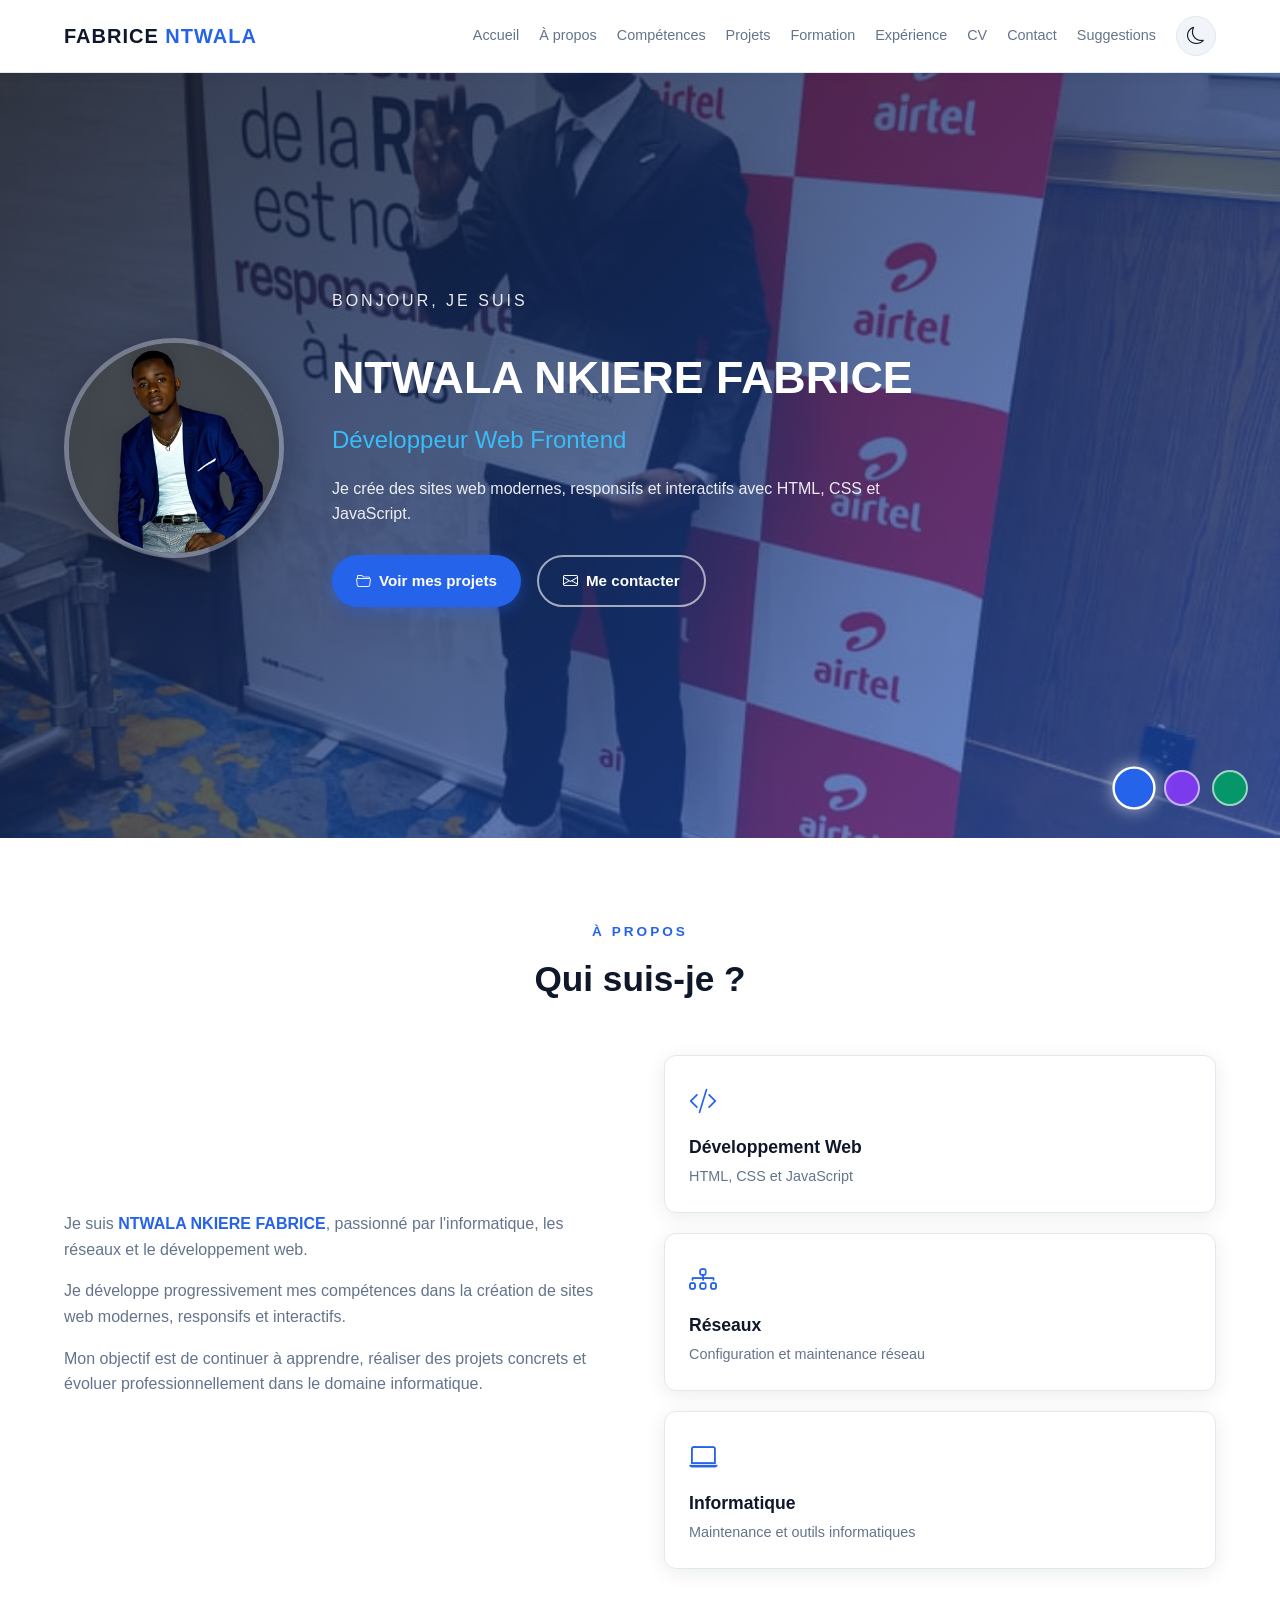
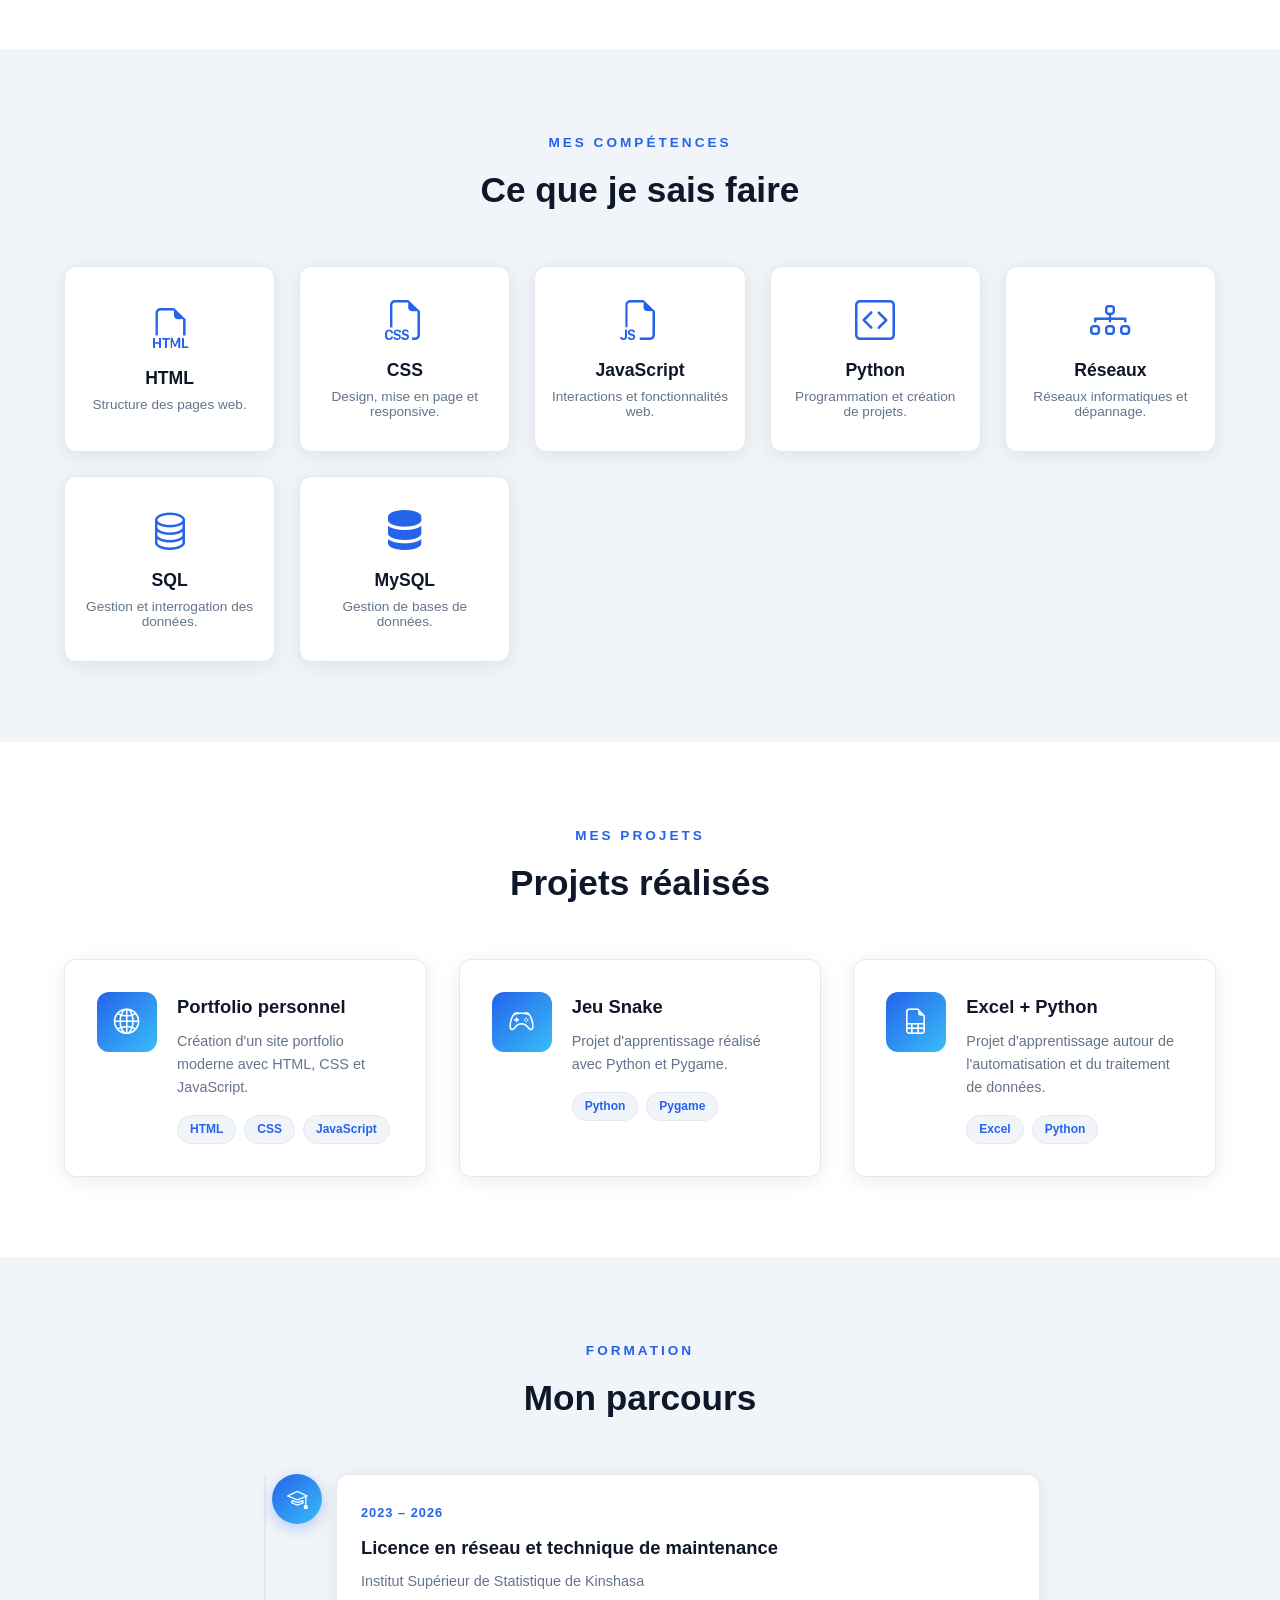
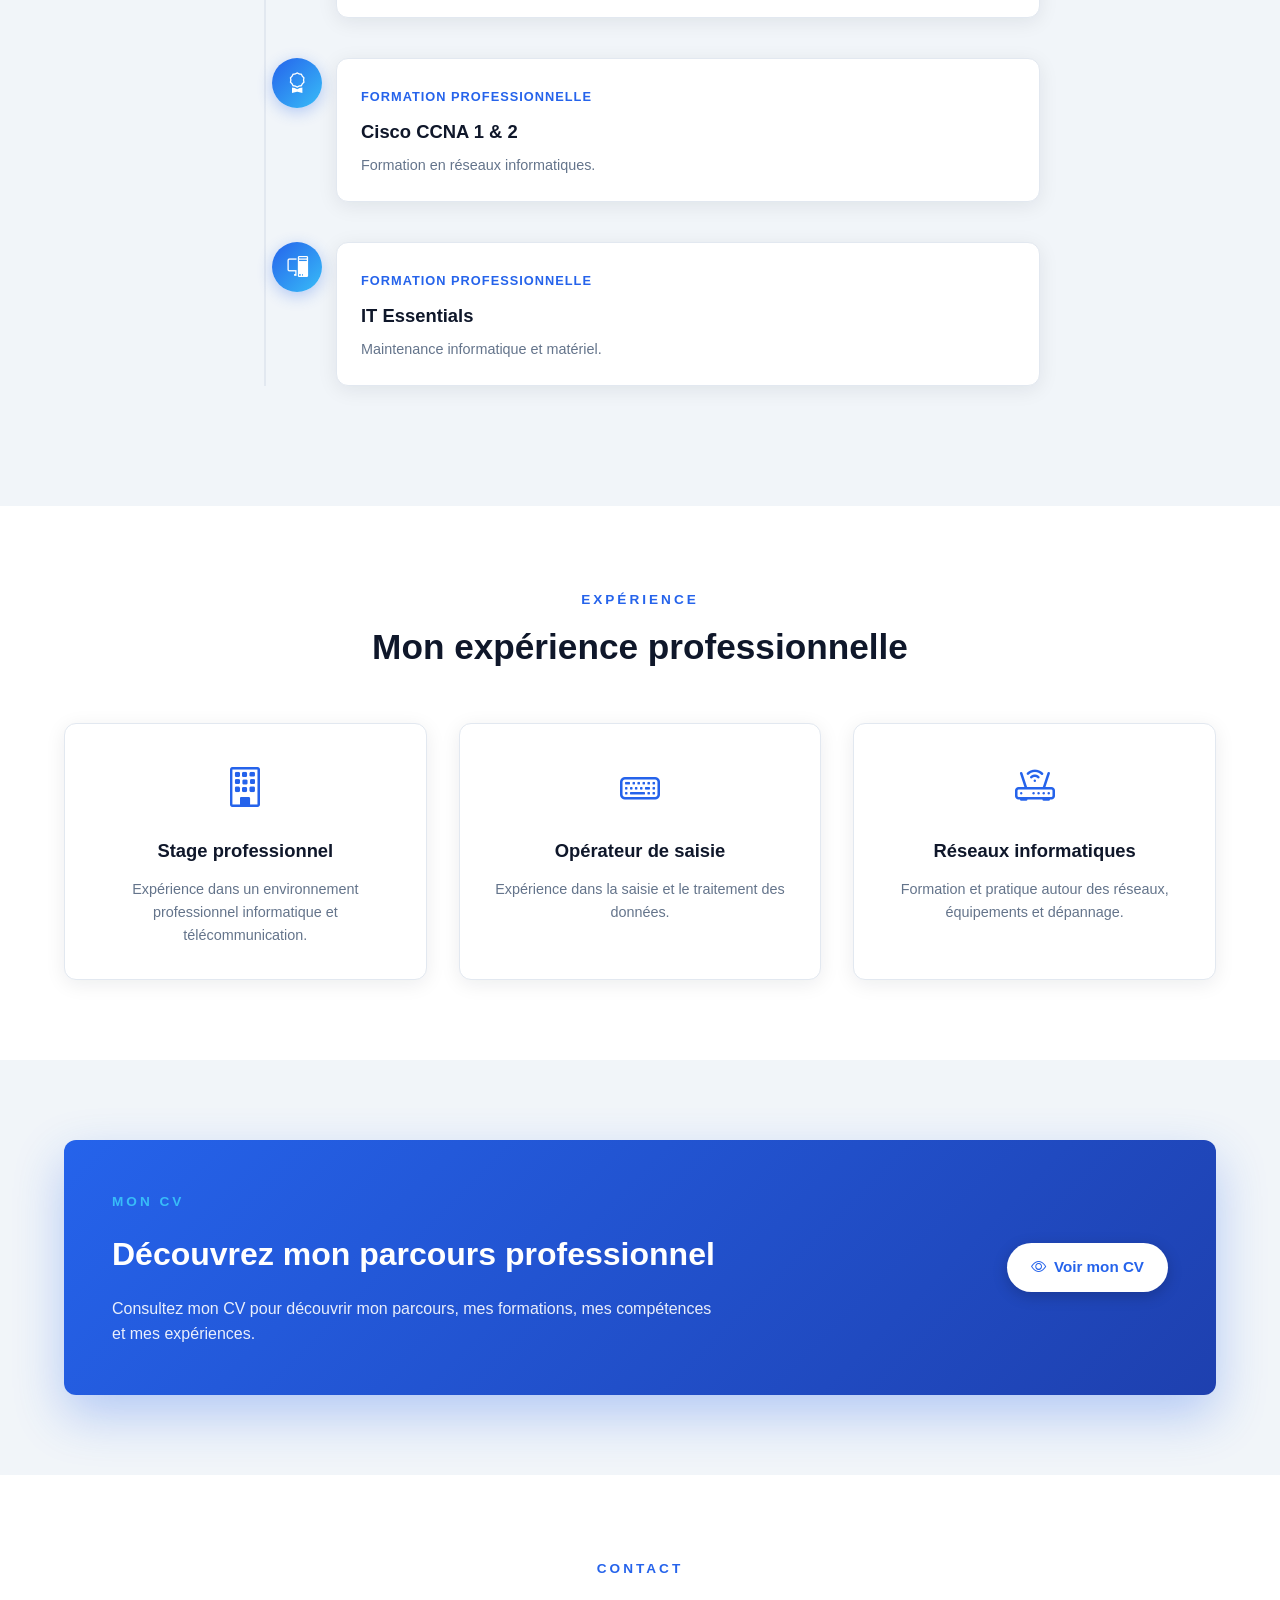
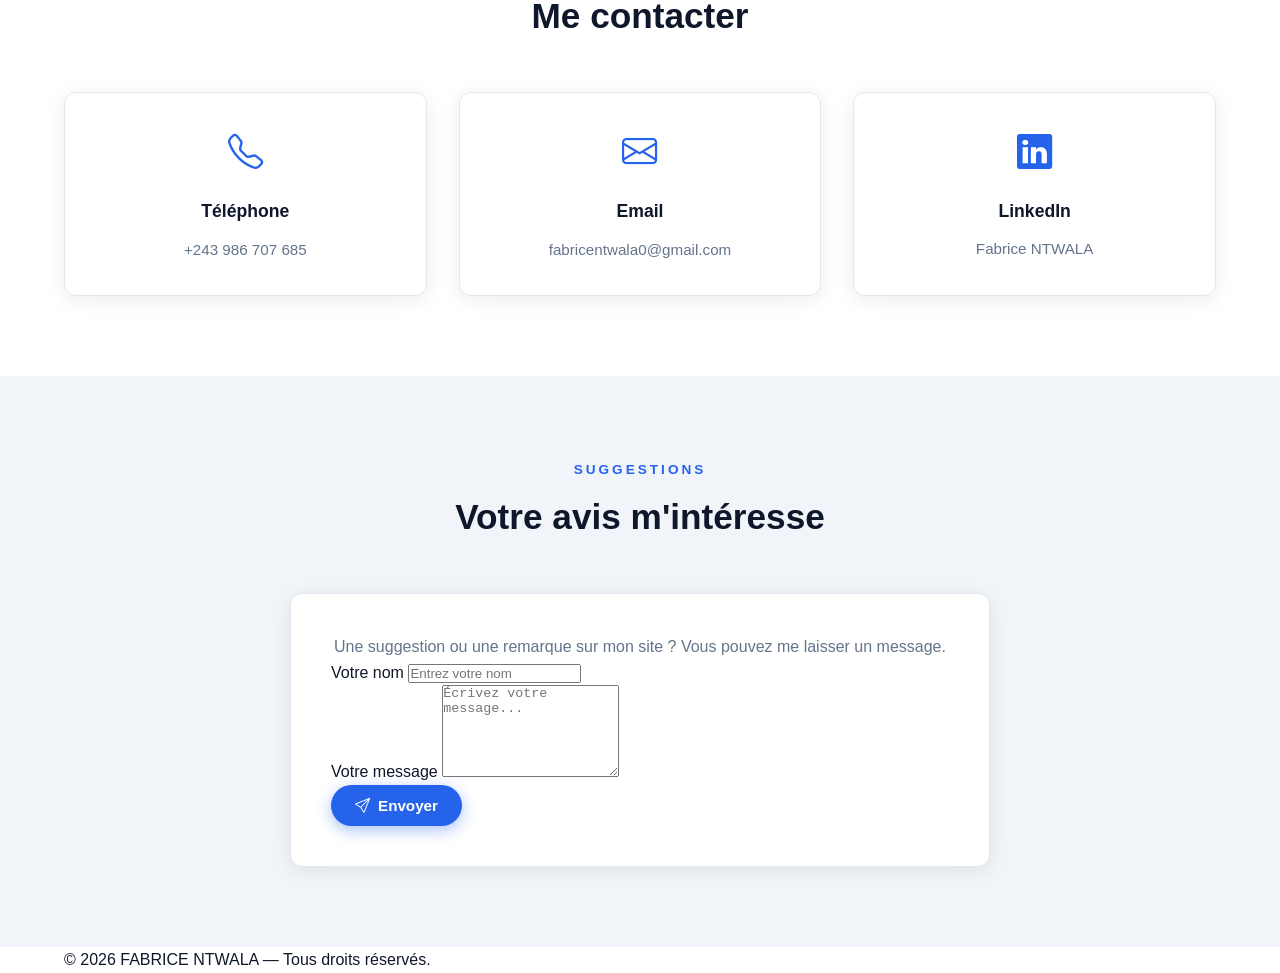
==== commit 9e9a37f2: "Add files via upload mise à jour du portfolio" ====
--- a/index.html
+++ b/index.html
@@ -12,7 +12,7 @@
     >
 
     <!-- Notre CSS -->
-    <link rel="stylesheet" href="css/style.css">
+    <link rel="stylesheet" href="style.css">
 </head>
 
 <body>
@@ -70,7 +70,7 @@
 
                 <div class="hero-photo">
                     <img
-                        src="images/profil.jpg"
+                        src="profil.jpg"
                         alt="Photo de profil de Fabrice Ntwala"
                     >
                 </div>
@@ -454,7 +454,7 @@
                     </div>
 
                     <a
-                        href="cv/cv-fabrice-ntwala.pdf"
+                        href="cv-Fabrice-Ntwala.pdf"
                         target="_blank"
                         rel="noopener noreferrer"
                         class="btn primary-btn"
@@ -578,7 +578,7 @@
 
 
     <!-- Notre JavaScript -->
-    <script src="js/script.js"></script>
+    <script src="script.js"></script>
 
 </body>
 </html>
--- a/style.css
+++ b/style.css
@@ -0,0 +1,722 @@
+/* ===================== RESET & VARIABLES ===================== */
+* {
+    margin: 0;
+    padding: 0;
+    box-sizing: border-box;
+}
+
+:root {
+    --primary: #2563eb;
+    --primary-dark: #1e40af;
+    --accent: #38bdf8;
+    --bg: #ffffff;
+    --bg-alt: #f1f5f9;
+    --text: #0f172a;
+    --text-muted: #64748b;
+    --card-bg: #ffffff;
+    --border: #e2e8f0;
+    --shadow: 0 4px 20px rgba(15, 23, 42, 0.08);
+    --radius: 12px;
+    --transition: 0.3s ease;
+}
+
+body.dark-theme {
+    --bg: #0f172a;
+    --bg-alt: #1e293b;
+    --text: #f1f5f9;
+    --text-muted: #94a3b8;
+    --card-bg: #1e293b;
+    --border: #334155;
+    --shadow: 0 4px 20px rgba(0, 0, 0, 0.4);
+}
+
+html {
+    scroll-behavior: smooth;
+}
+
+body {
+    font-family: 'Segoe UI', Tahoma, Geneva, Verdana, sans-serif;
+    background: var(--bg);
+    color: var(--text);
+    line-height: 1.6;
+    transition: background var(--transition), color var(--transition);
+    overflow-x: hidden;
+}
+
+img {
+    max-width: 100%;
+    display: block;
+}
+
+a {
+    text-decoration: none;
+    color: inherit;
+}
+
+/* ===================== CONTAINER ===================== */
+.container {
+    width: 100%;
+    max-width: 1200px;
+    margin: 0 auto;
+    padding: 0 1.5rem;
+}
+
+/* ===================== HEADER ===================== */
+.header {
+    position: sticky;
+    top: 0;
+    z-index: 1000;
+    background: var(--bg);
+    border-bottom: 1px solid var(--border);
+    box-shadow: 0 2px 10px rgba(0, 0, 0, 0.04);
+    transition: background var(--transition), border-color var(--transition);
+}
+
+.nav-container {
+    display: flex;
+    align-items: center;
+    justify-content: space-between;
+    padding: 1rem 1.5rem;
+    gap: 1rem;
+}
+
+.logo {
+    font-size: 1.25rem;
+    font-weight: 800;
+    letter-spacing: 1px;
+    color: var(--text);
+}
+
+.logo span {
+    color: var(--primary);
+}
+
+.nav-menu {
+    display: flex;
+    align-items: center;
+    gap: 1.25rem;
+    flex-wrap: wrap;
+}
+
+.nav-menu a {
+    font-size: 0.9rem;
+    font-weight: 500;
+    color: var(--text-muted);
+    transition: color var(--transition);
+    position: relative;
+}
+
+.nav-menu a:hover {
+    color: var(--primary);
+}
+
+.nav-menu a::after {
+    content: '';
+    position: absolute;
+    bottom: -6px;
+    left: 0;
+    width: 0;
+    height: 2px;
+    background: var(--primary);
+    transition: width var(--transition);
+}
+
+.nav-menu a:hover::after {
+    width: 100%;
+}
+
+.menu-toggle {
+    display: none;
+    background: none;
+    border: none;
+    font-size: 1.75rem;
+    color: var(--text);
+    cursor: pointer;
+}
+
+.theme-toggle {
+    background: var(--bg-alt);
+    border: 1px solid var(--border);
+    color: var(--text);
+    width: 40px;
+    height: 40px;
+    border-radius: 50%;
+    cursor: pointer;
+    display: flex;
+    align-items: center;
+    justify-content: center;
+    font-size: 1.1rem;
+    transition: all var(--transition);
+}
+
+.theme-toggle:hover {
+    background: var(--primary);
+    color: #fff;
+    transform: rotate(20deg);
+}
+
+/* ===================== HERO ===================== */
+.hero {
+    position: relative;
+    padding: 5rem 0 6rem;
+    overflow: hidden;
+    min-height: 85vh;
+    display: flex;
+    align-items: center;
+}
+
+.hero-background {
+    position: absolute;
+    inset: 0;
+    background-size: cover;
+    background-position: center;
+    background-repeat: no-repeat;
+    z-index: 0;
+    transition: background-image 0.5s ease;
+}
+
+.hero-background::after {
+    content: '';
+    position: absolute;
+    inset: 0;
+    background: linear-gradient(
+        135deg,
+        rgba(15, 23, 42, 0.85),
+        rgba(37, 99, 235, 0.6)
+    );
+}
+
+.hero-content {
+    position: relative;
+    z-index: 1;
+    display: flex;
+    align-items: center;
+    gap: 3rem;
+    color: #fff;
+}
+
+.hero-photo {
+    flex-shrink: 0;
+    width: 220px;
+    height: 220px;
+    border-radius: 50%;
+    overflow: hidden;
+    border: 5px solid rgba(255, 255, 255, 0.3);
+    box-shadow: 0 10px 40px rgba(0, 0, 0, 0.3);
+}
+
+.hero-photo img {
+    width: 100%;
+    height: 100%;
+    object-fit: cover;
+}
+
+.hero-small-title {
+    font-size: 1rem;
+    letter-spacing: 3px;
+    text-transform: uppercase;
+    color: var(--accent);
+    margin-bottom: 0.5rem;
+}
+
+.hero-text h1 {
+    font-size: clamp(1.8rem, 4vw, 2.8rem);
+    font-weight: 800;
+    margin-bottom: 0.5rem;
+}
+
+.hero-text h2 {
+    font-size: clamp(1.1rem, 2.5vw, 1.5rem);
+    font-weight: 500;
+    color: var(--accent);
+    margin-bottom: 1rem;
+}
+
+.hero-text p {
+    max-width: 550px;
+    margin-bottom: 1.75rem;
+    color: rgba(255, 255, 255, 0.9);
+}
+
+.hero-buttons {
+    display: flex;
+    gap: 1rem;
+    flex-wrap: wrap;
+}
+
+.btn {
+    display: inline-flex;
+    align-items: center;
+    gap: 0.5rem;
+    padding: 0.75rem 1.5rem;
+    border-radius: 50px;
+    font-weight: 600;
+    font-size: 0.95rem;
+    border: none;
+    cursor: pointer;
+    transition: all var(--transition);
+}
+
+.primary-btn {
+    background: var(--primary);
+    color: #fff;
+    box-shadow: 0 4px 15px rgba(37, 99, 235, 0.4);
+}
+
+.primary-btn:hover {
+    background: var(--primary-dark);
+    transform: translateY(-3px);
+    box-shadow: 0 6px 20px rgba(37, 99, 235, 0.5);
+}
+
+.secondary-btn {
+    background: transparent;
+    color: #fff;
+    border: 2px solid rgba(255, 255, 255, 0.6);
+}
+
+.secondary-btn:hover {
+    background: #fff;
+    color: var(--primary);
+    transform: translateY(-3px);
+}
+
+.background-controls {
+    position: absolute;
+    bottom: 2rem;
+    right: 2rem;
+    z-index: 2;
+    display: flex;
+    gap: 0.75rem;
+}
+
+.background-btn {
+    width: 36px;
+    height: 36px;
+    border-radius: 50%;
+    border: 2px solid rgba(255, 255, 255, 0.6);
+    background: rgba(255, 255, 255, 0.2);
+    cursor: pointer;
+    transition: all var(--transition);
+}
+
+.background-btn:nth-child(1) { background-color: #2563eb; }
+.background-btn:nth-child(2) { background-color: #7c3aed; }
+.background-btn:nth-child(3) { background-color: #059669; }
+
+.background-btn.active,
+.background-btn:hover {
+    transform: scale(1.2);
+    border-color: #fff;
+    box-shadow: 0 0 15px rgba(255, 255, 255, 0.6);
+}
+
+/* ===================== SECTIONS ===================== */
+.section {
+    padding: 5rem 0;
+}
+
+.section-alt {
+    background: var(--bg-alt);
+}
+
+.section-title {
+    text-align: center;
+    margin-bottom: 3rem;
+}
+
+.section-title span,
+.section-label {
+    display: inline-block;
+    font-size: 0.85rem;
+    letter-spacing: 3px;
+    text-transform: uppercase;
+    color: var(--primary);
+    font-weight: 700;
+    margin-bottom: 0.5rem;
+}
+
+.section-title h2 {
+    font-size: clamp(1.5rem, 3vw, 2.2rem);
+    font-weight: 800;
+    color: var(--text);
+}
+
+/* ===================== À PROPOS ===================== */
+.about-content {
+    display: grid;
+    grid-template-columns: 1fr 1fr;
+    gap: 3rem;
+    align-items: center;
+}
+
+.about-text p {
+    margin-bottom: 1rem;
+    color: var(--text-muted);
+}
+
+.about-text strong {
+    color: var(--primary);
+}
+
+.about-box {
+    display: flex;
+    flex-direction: column;
+    gap: 1.25rem;
+}
+
+.about-box > div {
+    background: var(--card-bg);
+    padding: 1.5rem;
+    border-radius: var(--radius);
+    border: 1px solid var(--border);
+    box-shadow: var(--shadow);
+    transition: transform var(--transition);
+}
+
+.about-box > div:hover {
+    transform: translateX(8px);
+}
+
+.about-box i {
+    font-size: 1.75rem;
+    color: var(--primary);
+    margin-bottom: 0.5rem;
+    display: inline-block;
+}
+
+.about-box h3 {
+    font-size: 1.1rem;
+    margin-bottom: 0.25rem;
+    color: var(--text);
+}
+
+.about-box p {
+    font-size: 0.9rem;
+    color: var(--text-muted);
+}
+
+/* ===================== COMPÉTENCES ===================== */
+.skills-grid {
+    display: grid;
+    grid-template-columns: repeat(auto-fit, minmax(180px, 1fr));
+    gap: 1.5rem;
+}
+
+.skill-card {
+    background: var(--card-bg);
+    border: 1px solid var(--border);
+    border-radius: var(--radius);
+    padding: 2rem 1rem;
+    text-align: center;
+    cursor: pointer;
+    font-family: inherit;
+    color: var(--text);
+    box-shadow: var(--shadow);
+    transition: all var(--transition);
+}
+
+.skill-card:hover {
+    transform: translateY(-8px);
+    border-color: var(--primary);
+    box-shadow: 0 12px 30px rgba(37, 99, 235, 0.2);
+}
+
+.skill-card i {
+    font-size: 2.5rem;
+    color: var(--primary);
+    margin-bottom: 1rem;
+    display: inline-block;
+}
+
+.skill-card h3 {
+    font-size: 1.1rem;
+    margin-bottom: 0.5rem;
+}
+
+.skill-card p {
+    font-size: 0.85rem;
+    color: var(--text-muted);
+}
+
+/* ===================== PROJETS ===================== */
+.projects-grid {
+    display: grid;
+    grid-template-columns: repeat(auto-fit, minmax(300px, 1fr));
+    gap: 2rem;
+}
+
+.project-card {
+    background: var(--card-bg);
+    border: 1px solid var(--border);
+    border-radius: var(--radius);
+    padding: 2rem;
+    box-shadow: var(--shadow);
+    transition: all var(--transition);
+    display: flex;
+    gap: 1.25rem;
+}
+
+.project-card:hover {
+    transform: translateY(-8px);
+    border-color: var(--primary);
+    box-shadow: 0 15px 40px rgba(37, 99, 235, 0.2);
+}
+
+.project-icon {
+    flex-shrink: 0;
+    width: 60px;
+    height: 60px;
+    border-radius: 12px;
+    background: linear-gradient(135deg, var(--primary), var(--accent));
+    display: flex;
+    align-items: center;
+    justify-content: center;
+    color: #fff;
+    font-size: 1.6rem;
+}
+
+.project-content h3 {
+    font-size: 1.15rem;
+    margin-bottom: 0.5rem;
+    color: var(--text);
+}
+
+.project-content p {
+    font-size: 0.9rem;
+    color: var(--text-muted);
+    margin-bottom: 1rem;
+}
+
+.tags {
+    display: flex;
+    flex-wrap: wrap;
+    gap: 0.5rem;
+}
+
+.tags span {
+    font-size: 0.75rem;
+    padding: 0.25rem 0.75rem;
+    background: var(--bg-alt);
+    color: var(--primary);
+    border-radius: 50px;
+    font-weight: 600;
+    border: 1px solid var(--border);
+}
+
+/* ===================== FORMATION ===================== */
+.timeline {
+    position: relative;
+    max-width: 800px;
+    margin: 0 auto;
+    padding-left: 2rem;
+}
+
+.timeline::before {
+    content: '';
+    position: absolute;
+    left: 24px;
+    top: 0;
+    bottom: 0;
+    width: 2px;
+    background: var(--border);
+}
+
+.timeline-item {
+    position: relative;
+    padding-left: 4rem;
+    margin-bottom: 2.5rem;
+}
+
+.timeline-icon {
+    position: absolute;
+    left: 0;
+    top: 0;
+    width: 50px;
+    height: 50px;
+    border-radius: 50%;
+    background: linear-gradient(135deg, var(--primary), var(--accent));
+    display: flex;
+    align-items: center;
+    justify-content: center;
+    color: #fff;
+    font-size: 1.3rem;
+    box-shadow: 0 4px 15px rgba(37, 99, 235, 0.3);
+    z-index: 1;
+}
+
+.timeline-content {
+    background: var(--card-bg);
+    padding: 1.5rem;
+    border-radius: var(--radius);
+    border: 1px solid var(--border);
+    box-shadow: var(--shadow);
+    transition: transform var(--transition);
+}
+
+.timeline-content:hover {
+    transform: translateX(8px);
+}
+
+.timeline-content span {
+    font-size: 0.8rem;
+    color: var(--primary);
+    font-weight: 700;
+    letter-spacing: 1px;
+    text-transform: uppercase;
+}
+
+.timeline-content h3 {
+    font-size: 1.15rem;
+    margin: 0.5rem 0;
+    color: var(--text);
+}
+
+.timeline-content p {
+    font-size: 0.9rem;
+    color: var(--text-muted);
+}
+
+/* ===================== EXPÉRIENCE ===================== */
+.experience-grid {
+    display: grid;
+    grid-template-columns: repeat(auto-fit, minmax(280px, 1fr));
+    gap: 2rem;
+}
+
+.experience-card {
+    background: var(--card-bg);
+    border: 1px solid var(--border);
+    border-radius: var(--radius);
+    padding: 2rem;
+    text-align: center;
+    box-shadow: var(--shadow);
+    transition: all var(--transition);
+}
+
+.experience-card:hover {
+    transform: translateY(-8px);
+    border-color: var(--primary);
+    box-shadow: 0 15px 40px rgba(37, 99, 235, 0.2);
+}
+
+.experience-card i {
+    font-size: 2.5rem;
+    color: var(--primary);
+    margin-bottom: 1rem;
+    display: inline-block;
+}
+
+.experience-card h3 {
+    font-size: 1.15rem;
+    margin-bottom: 0.75rem;
+    color: var(--text);
+}
+
+.experience-card p {
+    font-size: 0.9rem;
+    color: var(--text-muted);
+}
+
+/* ===================== CV ===================== */
+.cv-box {
+    background: linear-gradient(135deg, var(--primary), var(--primary-dark));
+    color: #fff;
+    padding: 3rem;
+    border-radius: var(--radius);
+    display: flex;
+    align-items: center;
+    justify-content: space-between;
+    gap: 2rem;
+    flex-wrap: wrap;
+    box-shadow: 0 20px 50px rgba(37, 99, 235, 0.3);
+}
+
+.cv-box .section-label {
+    color: var(--accent);
+}
+
+.cv-box h2 {
+    font-size: clamp(1.4rem, 3vw, 2rem);
+    margin: 0.5rem 0 1rem;
+}
+
+.cv-box p {
+    color: rgba(255, 255, 255, 0.9);
+    max-width: 600px;
+}
+
+.cv-box .primary-btn {
+    background: #fff;
+    color: var(--primary);
+    box-shadow: 0 4px 15px rgba(0, 0, 0, 0.2);
+}
+
+.cv-box .primary-btn:hover {
+    background: var(--accent);
+    color: #fff;
+}
+
+/* ===================== CONTACT ===================== */
+.contact-grid {
+    display: grid;
+    grid-template-columns: repeat(auto-fit, minmax(240px, 1fr));
+    gap: 2rem;
+}
+
+.contact-card {
+    background: var(--card-bg);
+    border: 1px solid var(--border);
+    border-radius: var(--radius);
+    padding: 2rem;
+    text-align: center;
+    box-shadow: var(--shadow);
+    transition: all var(--transition);
+}
+
+.contact-card:hover {
+    transform: translateY(-8px);
+    border-color: var(--primary);
+    box-shadow: 0 15px 40px rgba(37, 99, 235, 0.2);
+}
+
+.contact-card i {
+    font-size: 2.2rem;
+    color: var(--primary);
+    margin-bottom: 1rem;
+    display: inline-block;
+}
+
+.contact-card h3 {
+    font-size: 1.1rem;
+    margin-bottom: 0.75rem;
+    color: var(--text);
+}
+
+.contact-card a,
+.contact-card p {
+    font-size: 0.95rem;
+    color: var(--text-muted);
+    transition: color var(--transition);
+    word-break: break-word;
+}
+
+.contact-card a:hover {
+    color: var(--primary);
+}
+
+/* ===================== SUGGESTIONS ===================== */
+.suggestion-box {
+    max-width: 700px;
+    margin: 0 auto;
+    background: var(--card-bg);
+    padding: 2.5rem;
+    border-radius: var(--radius);
+    border: 1px solid var(--border);
+    box-shadow: var(--shadow);
+}
+
+.suggestion-box > p {
+    text-align: center;
+    color: var(--text-muted);
+    margin-bottom
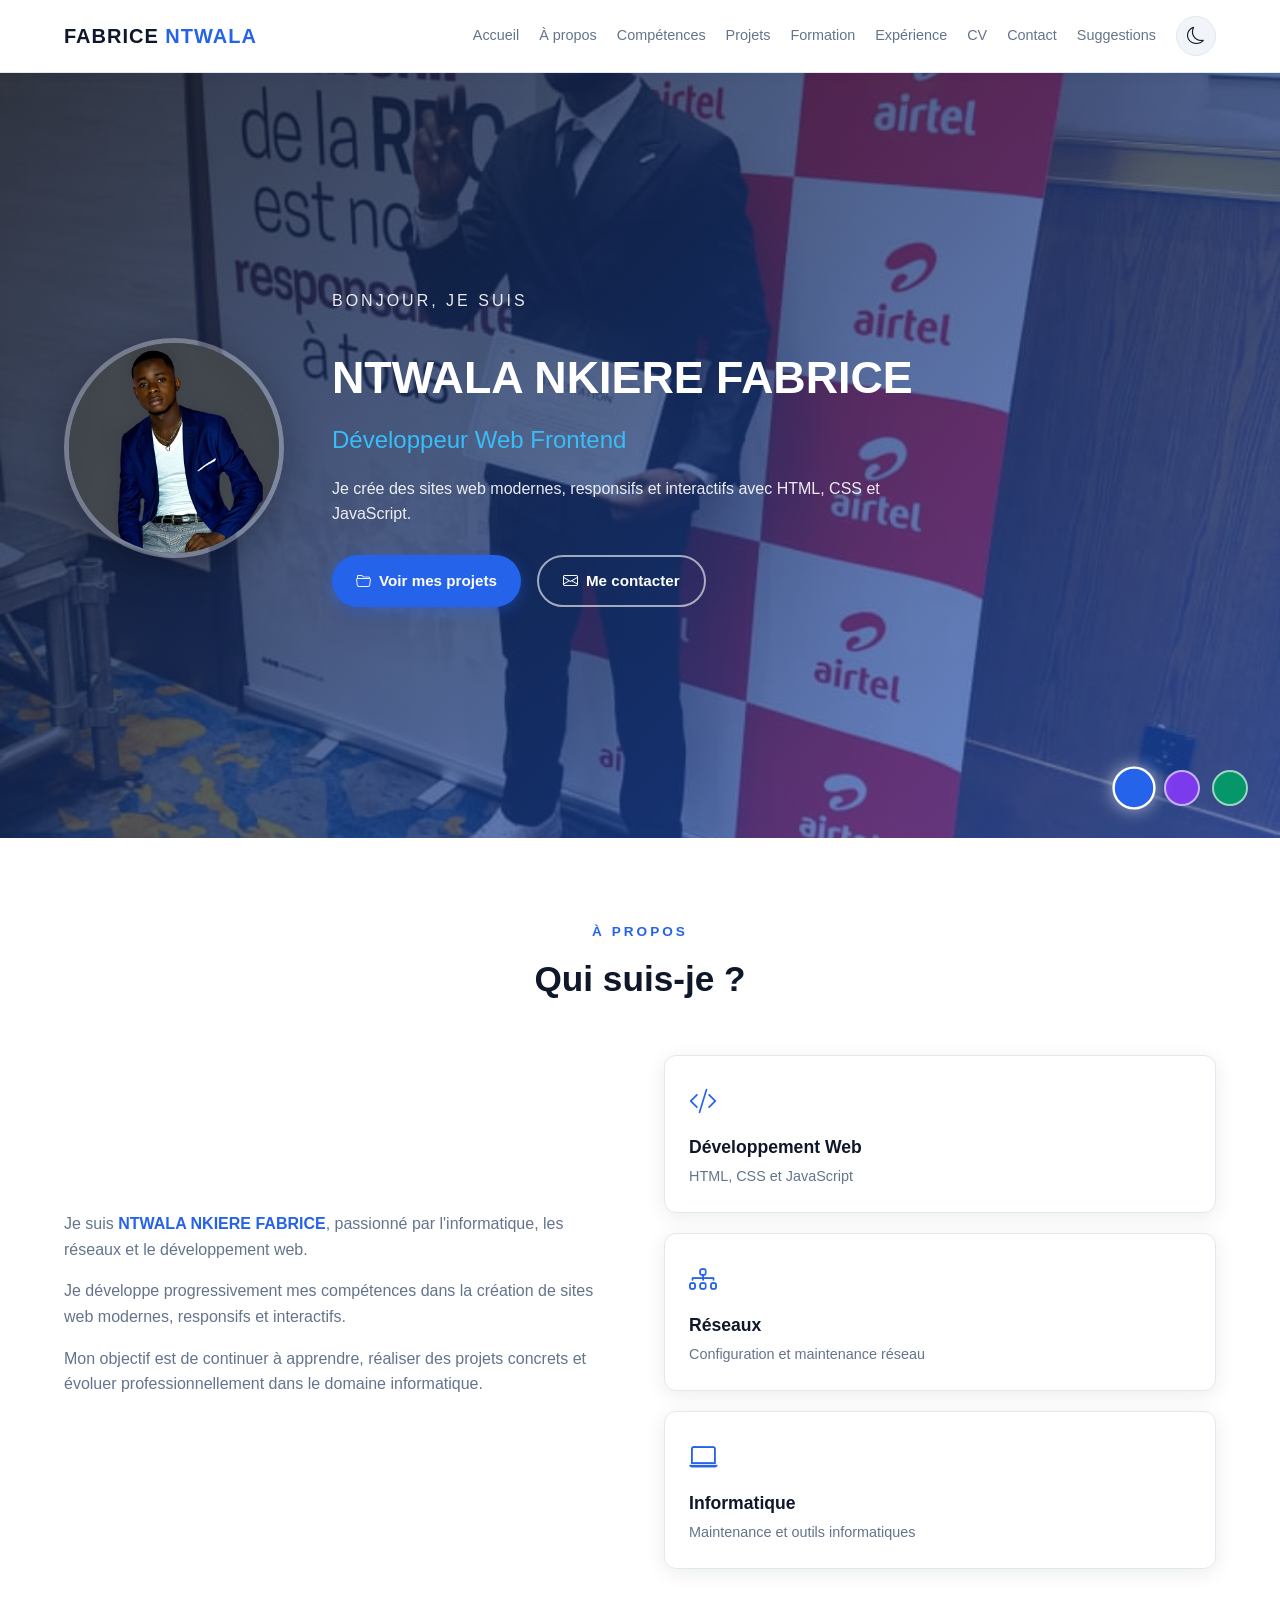
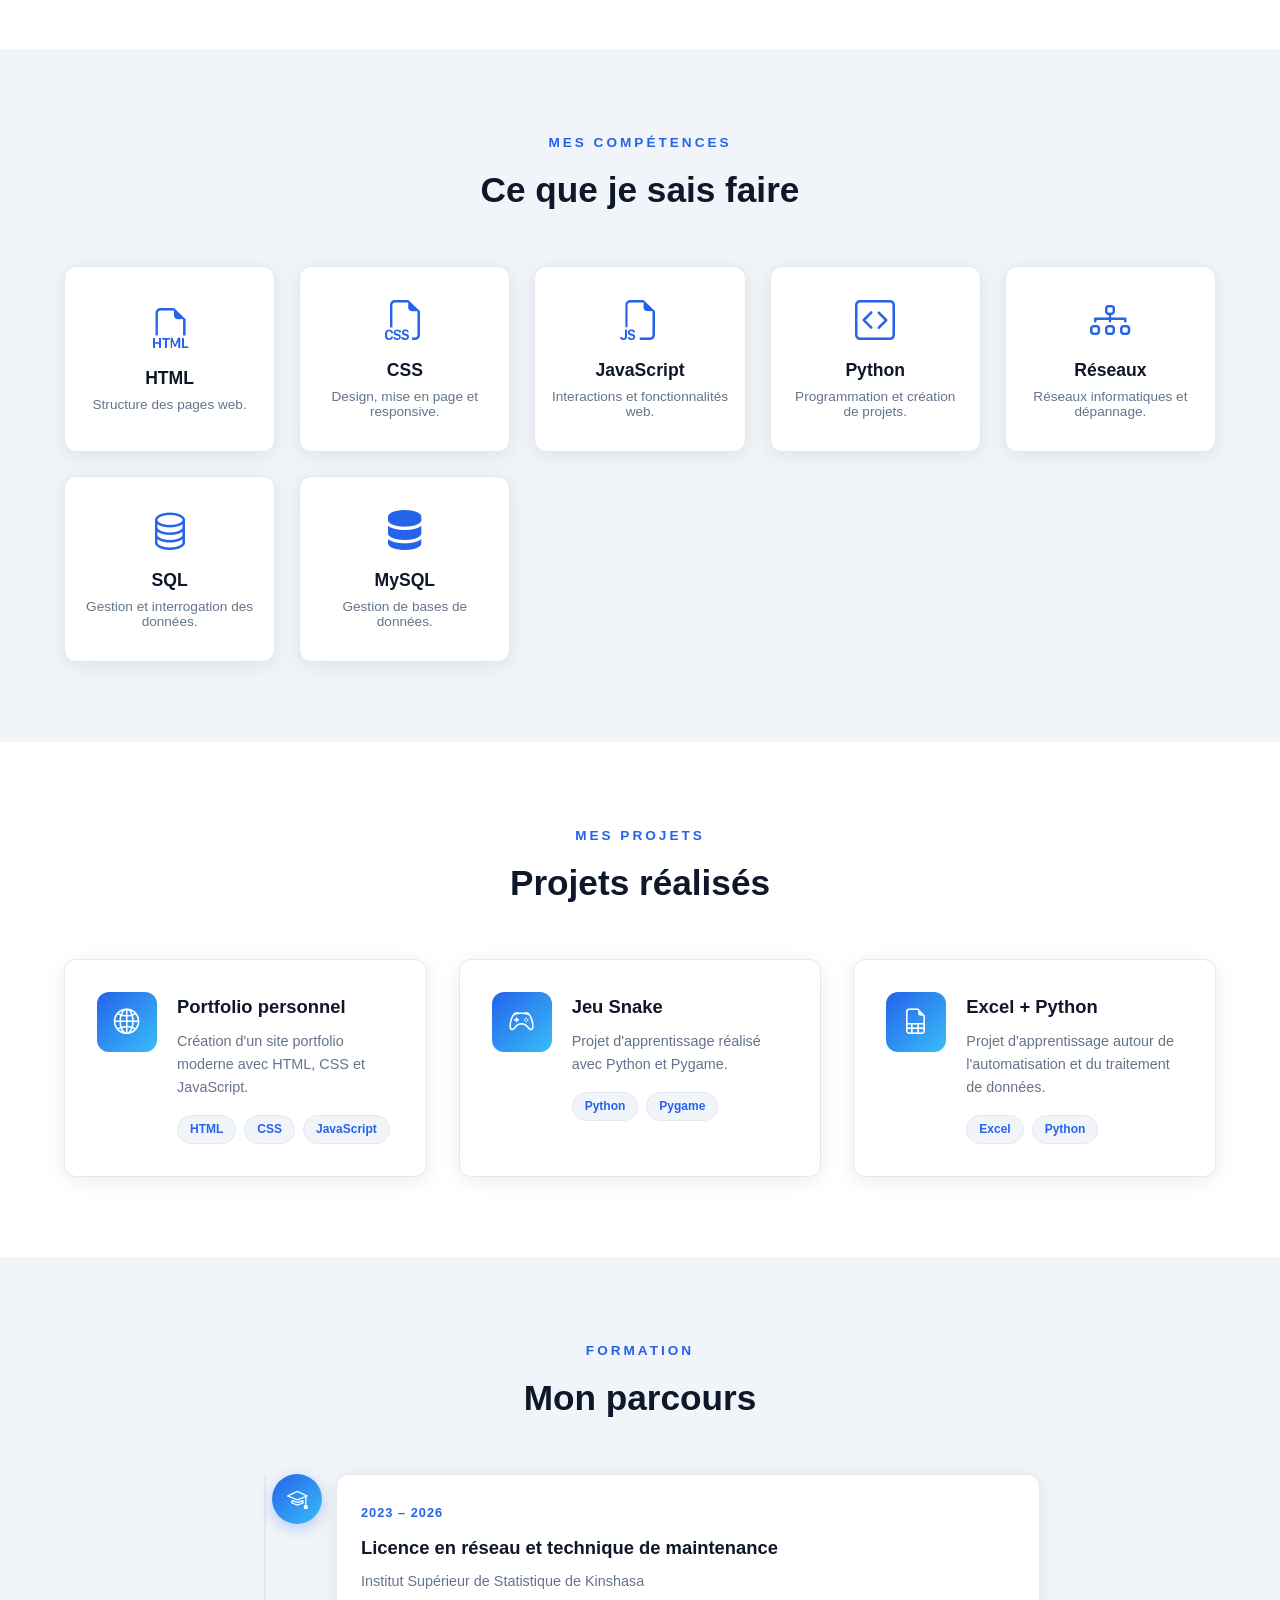
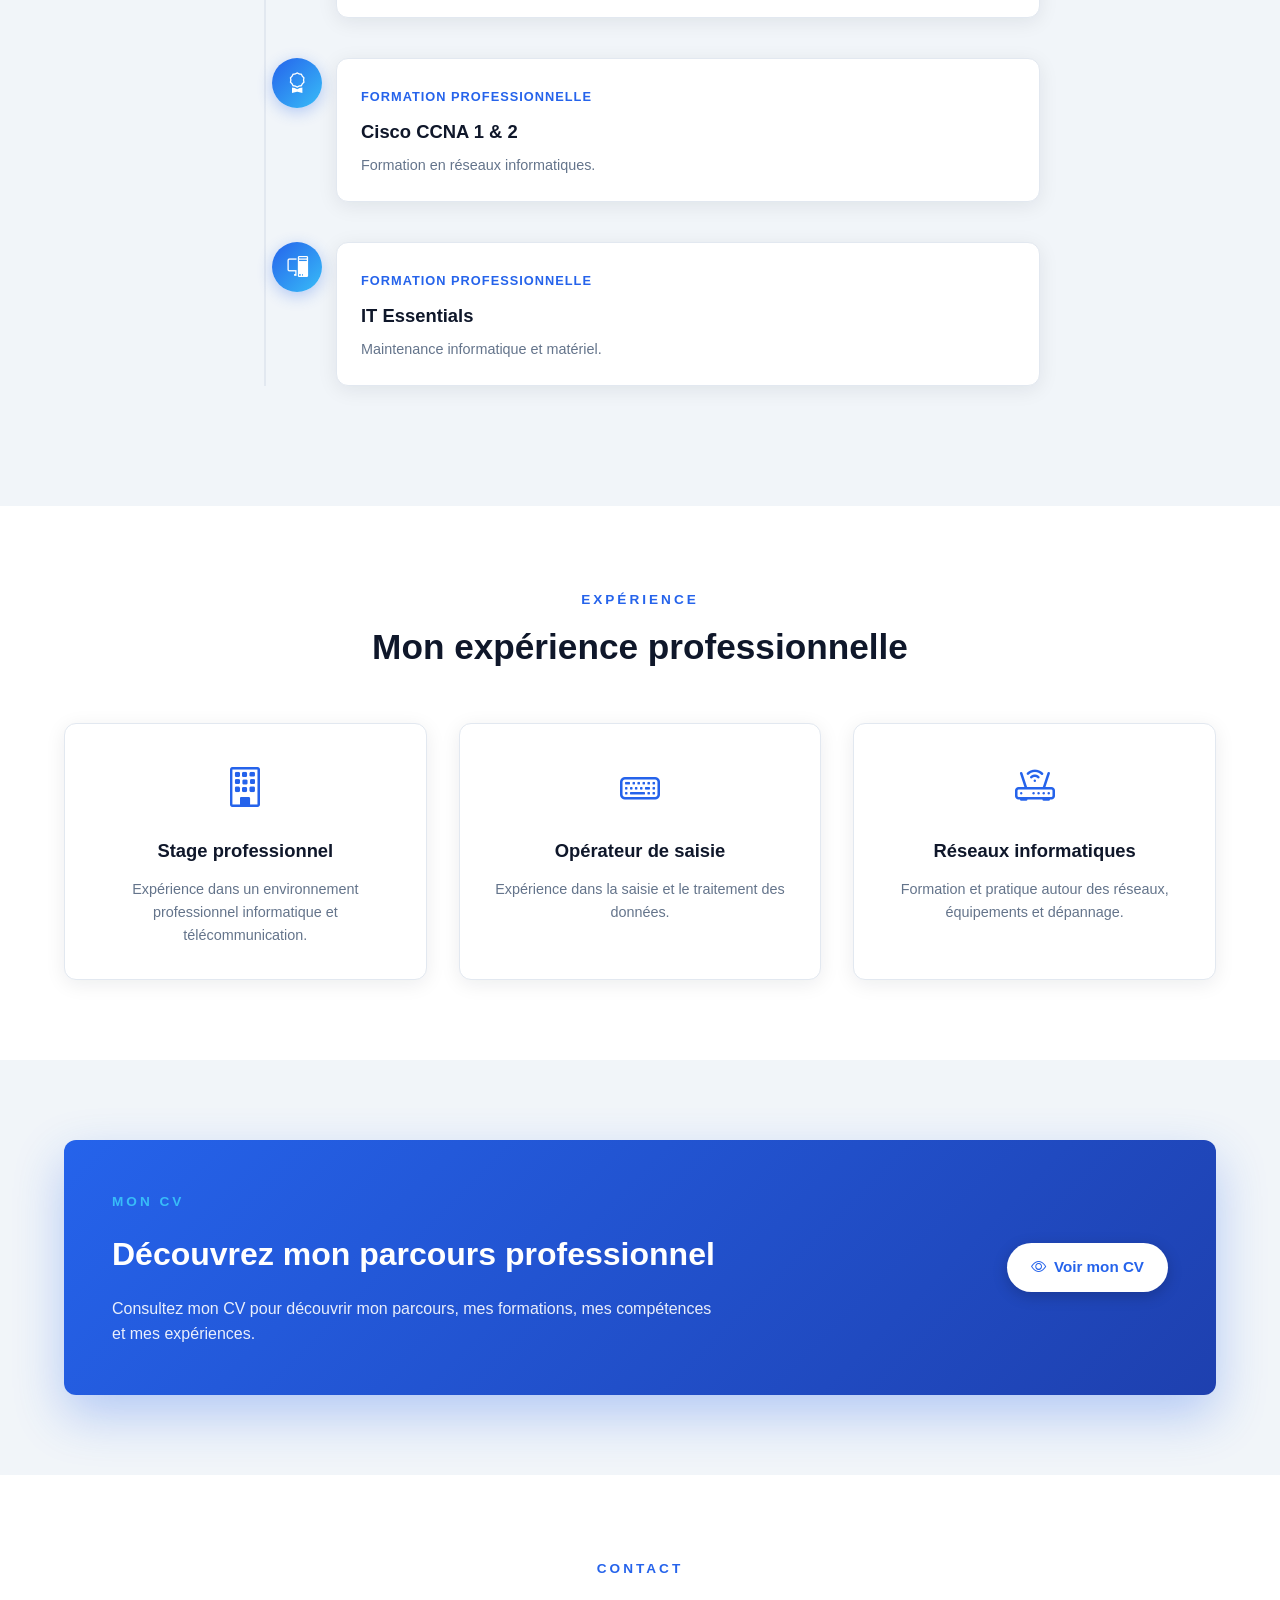
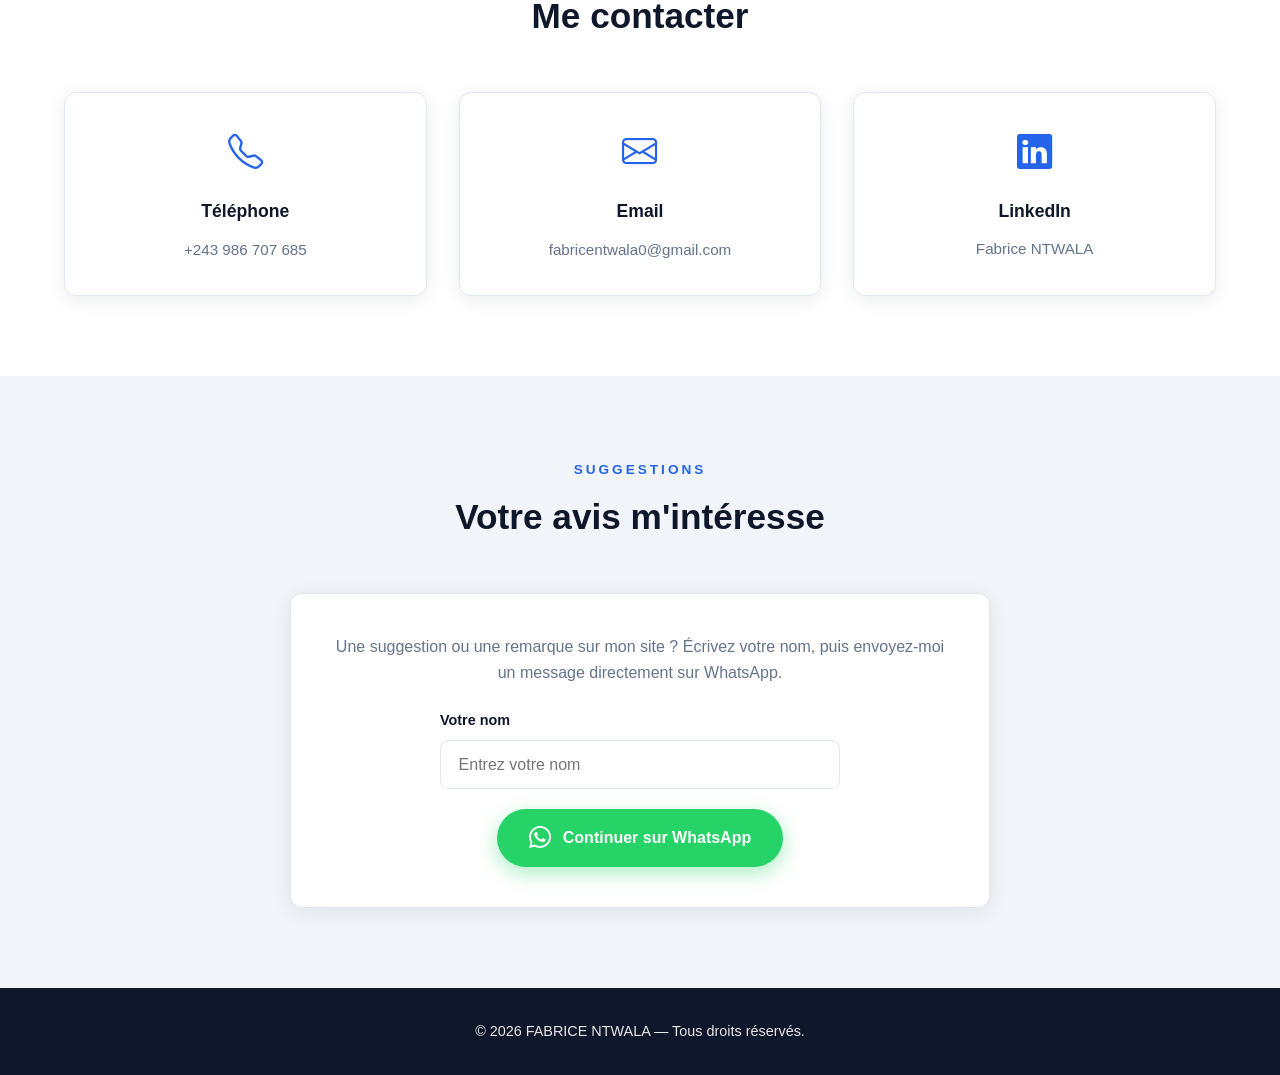
==== commit 166a61f5: "Add files via upload mise à jour du portfolio" ====
--- a/index.html
+++ b/index.html
@@ -521,40 +521,27 @@
 
                     <p>
                         Une suggestion ou une remarque sur mon site ?
-                        Vous pouvez me laisser un message.
+                        Écrivez votre nom, puis envoyez-moi un message
+                        directement sur WhatsApp.
                     </p>
 
-                    <form id="suggestion-form">
+                    <form id="whatsapp-form">
 
                         <div class="form-group">
-                            <label for="name">Votre nom</label>
+                            <label for="visitor-name">Votre nom</label>
                             <input
                                 type="text"
-                                id="name"
-                                name="name"
+                                id="visitor-name"
+                                name="visitor-name"
                                 placeholder="Entrez votre nom"
                                 required
                             >
                         </div>
 
-
-                        <div class="form-group">
-                            <label for="message">Votre message</label>
-                            <textarea
-                                id="message"
-                                name="message"
-                                rows="6"
-                                placeholder="Écrivez votre message..."
-                                required
-                            ></textarea>
-                        </div>
-
-                        <button type="submit" class="btn primary-btn">
-                            <i class="bi bi-send"></i>
-                            Envoyer
+                        <button type="submit" class="whatsapp-btn">
+                            <i class="bi bi-whatsapp"></i>
+                            Continuer sur WhatsApp
                         </button>
-
-                        <p id="form-message" class="form-message"></p>
 
                     </form>
 
--- a/style.css
+++ b/style.css
@@ -714,9 +714,217 @@
     border-radius: var(--radius);
     border: 1px solid var(--border);
     box-shadow: var(--shadow);
+    text-align: center;
 }
 
 .suggestion-box > p {
     text-align: center;
     color: var(--text-muted);
-    margin-bottom+    margin-bottom: 1.5rem;
+}
+
+/* ===================== FORMULAIRE WHATSAPP ===================== */
+#whatsapp-form {
+    display: flex;
+    flex-direction: column;
+    align-items: center;
+    gap: 1.25rem;
+    margin-top: 1.5rem;
+}
+
+#whatsapp-form .form-group {
+    width: 100%;
+    max-width: 400px;
+    text-align: left;
+}
+
+#whatsapp-form label {
+    display: block;
+    margin-bottom: 0.5rem;
+    font-weight: 600;
+    font-size: 0.9rem;
+    color: var(--text);
+}
+
+#whatsapp-form input {
+    width: 100%;
+    padding: 0.9rem 1.1rem;
+    border: 1px solid var(--border);
+    border-radius: 8px;
+    background: var(--bg);
+    color: var(--text);
+    font-family: inherit;
+    font-size: 1rem;
+    transition: all var(--transition);
+}
+
+#whatsapp-form input:focus {
+    outline: none;
+    border-color: #25D366;
+    box-shadow: 0 0 0 3px rgba(37, 211, 102, 0.15);
+}
+
+/* ===================== BOUTON WHATSAPP ===================== */
+.whatsapp-btn {
+    display: inline-flex;
+    align-items: center;
+    justify-content: center;
+    gap: 0.75rem;
+    background: #25D366;
+    color: #fff;
+    padding: 1rem 2rem;
+    border-radius: 50px;
+    font-weight: 600;
+    font-size: 1rem;
+    border: none;
+    cursor: pointer;
+    transition: all 0.3s ease;
+    box-shadow: 0 6px 20px rgba(37, 211, 102, 0.4);
+    text-decoration: none;
+    font-family: inherit;
+}
+
+.whatsapp-btn:hover {
+    background: #1ebe5b;
+    transform: translateY(-3px);
+    box-shadow: 0 10px 25px rgba(37, 211, 102, 0.5);
+    color: #fff;
+}
+
+.whatsapp-btn i {
+    font-size: 1.4rem;
+}
+
+/* ===================== FOOTER ===================== */
+.footer {
+    background: var(--text);
+    color: var(--bg);
+    padding: 2rem 0;
+    text-align: center;
+}
+
+body.dark-theme .footer {
+    background: #020617;
+    color: #f1f5f9;
+}
+
+.footer p {
+    font-size: 0.9rem;
+    opacity: 0.9;
+}
+
+/* ===================== RESPONSIVE ===================== */
+@media (max-width: 900px) {
+    .about-content {
+        grid-template-columns: 1fr;
+    }
+
+    .hero-content {
+        flex-direction: column;
+        text-align: center;
+    }
+
+    .hero-text p {
+        margin-left: auto;
+        margin-right: auto;
+    }
+
+    .hero-buttons {
+        justify-content: center;
+    }
+}
+
+@media (max-width: 768px) {
+    .menu-toggle {
+        display: flex;
+        align-items: center;
+        justify-content: center;
+    }
+
+    .nav-menu {
+        position: fixed;
+        top: 70px;
+        right: -100%;
+        width: 280px;
+        height: calc(100vh - 70px);
+        background: var(--bg);
+        flex-direction: column;
+        align-items: flex-start;
+        padding: 2rem;
+        gap: 1.5rem;
+        border-left: 1px solid var(--border);
+        transition: right var(--transition);
+        overflow-y: auto;
+        box-shadow: -5px 0 20px rgba(0, 0, 0, 0.1);
+    }
+
+    .nav-menu.active {
+        right: 0;
+    }
+
+    .nav-menu a {
+        font-size: 1rem;
+        width: 100%;
+    }
+
+    .theme-toggle {
+        margin-top: 1rem;
+    }
+
+    .hero {
+        min-height: auto;
+        padding: 4rem 0 5rem;
+    }
+
+    .hero-photo {
+        width: 160px;
+        height: 160px;
+    }
+
+    .cv-box {
+        padding: 2rem;
+        text-align: center;
+        justify-content: center;
+    }
+
+    .cv-box > div {
+        width: 100%;
+    }
+
+    .timeline {
+        padding-left: 0;
+    }
+
+    .timeline::before {
+        left: 24px;
+    }
+
+    .project-card {
+        flex-direction: column;
+    }
+
+    .suggestion-box {
+        padding: 1.75rem;
+    }
+}
+
+@media (max-width: 480px) {
+    .section {
+        padding: 3.5rem 0;
+    }
+
+    .background-controls {
+        right: 50%;
+        transform: translateX(50%);
+        bottom: 1rem;
+    }
+
+    .logo {
+        font-size: 1rem;
+    }
+
+    .nav-menu {
+        width: 100%;
+        right: -100%;
+    }
+}
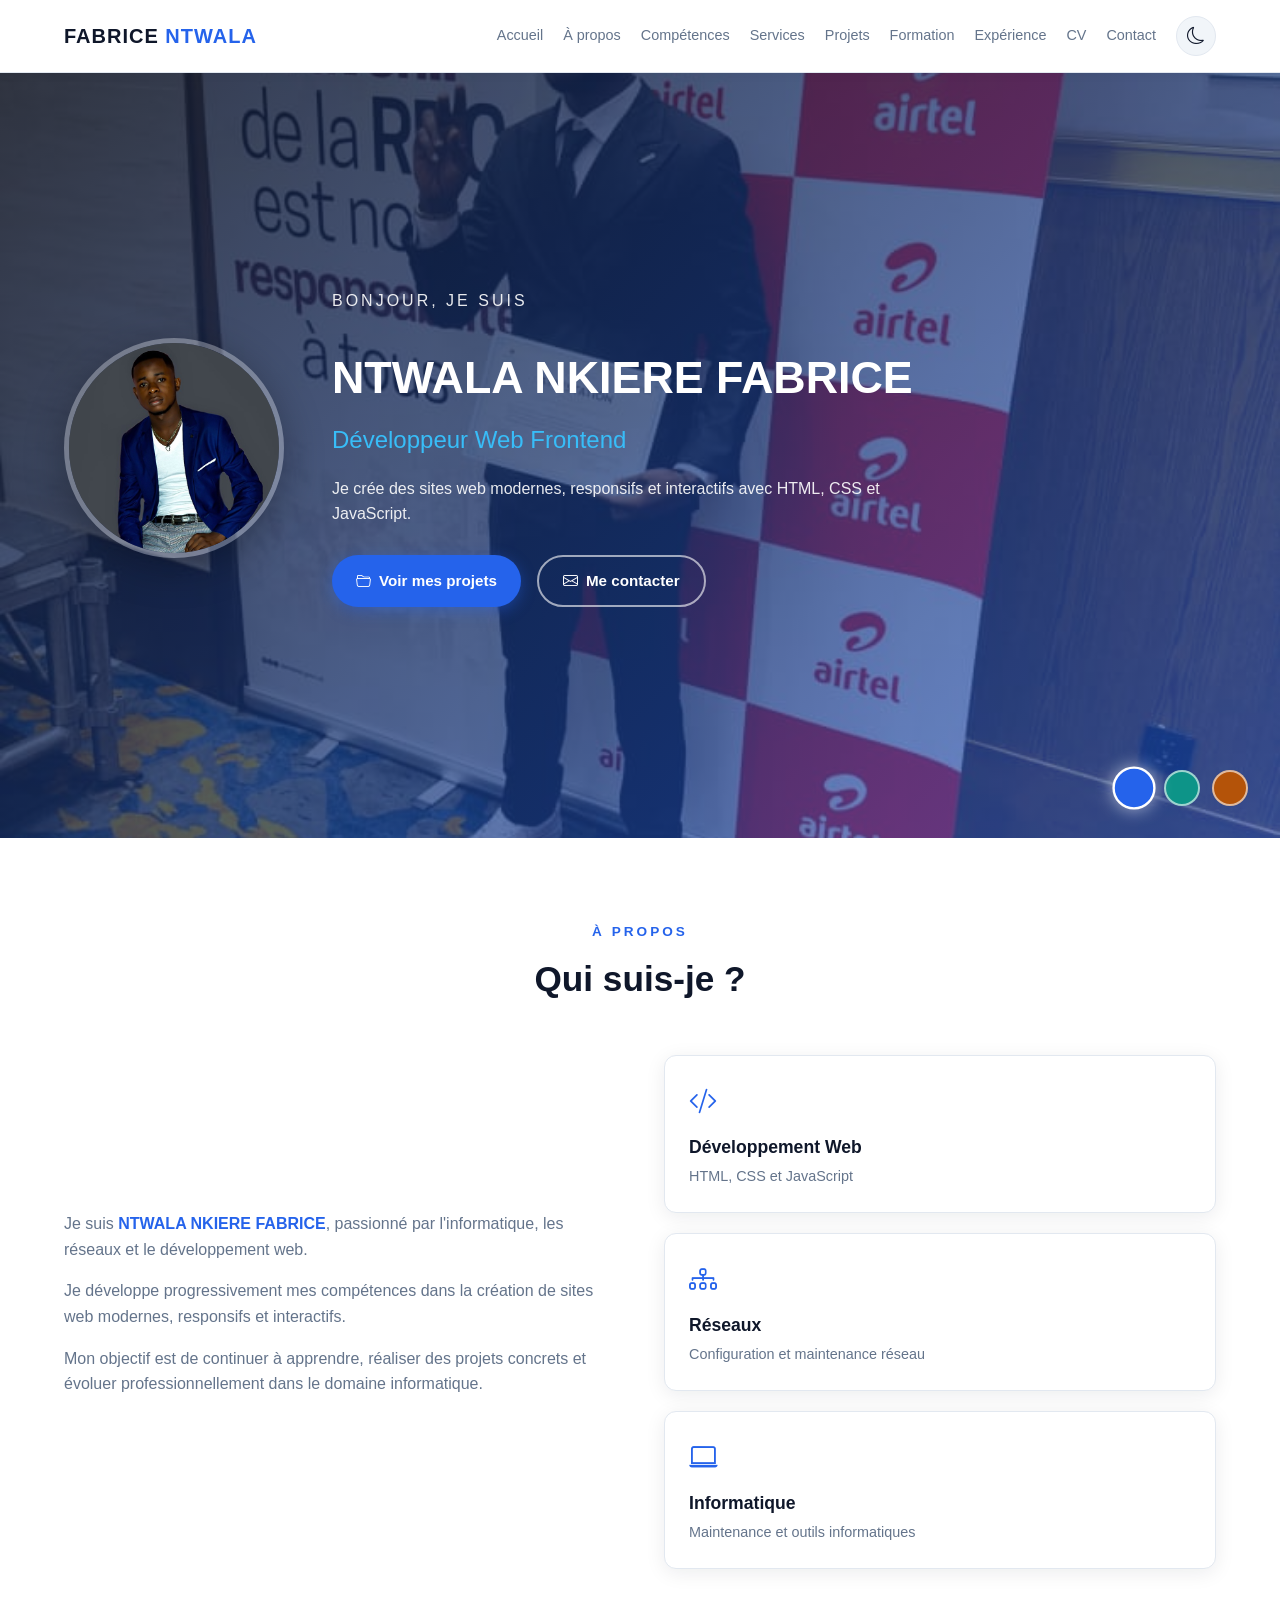
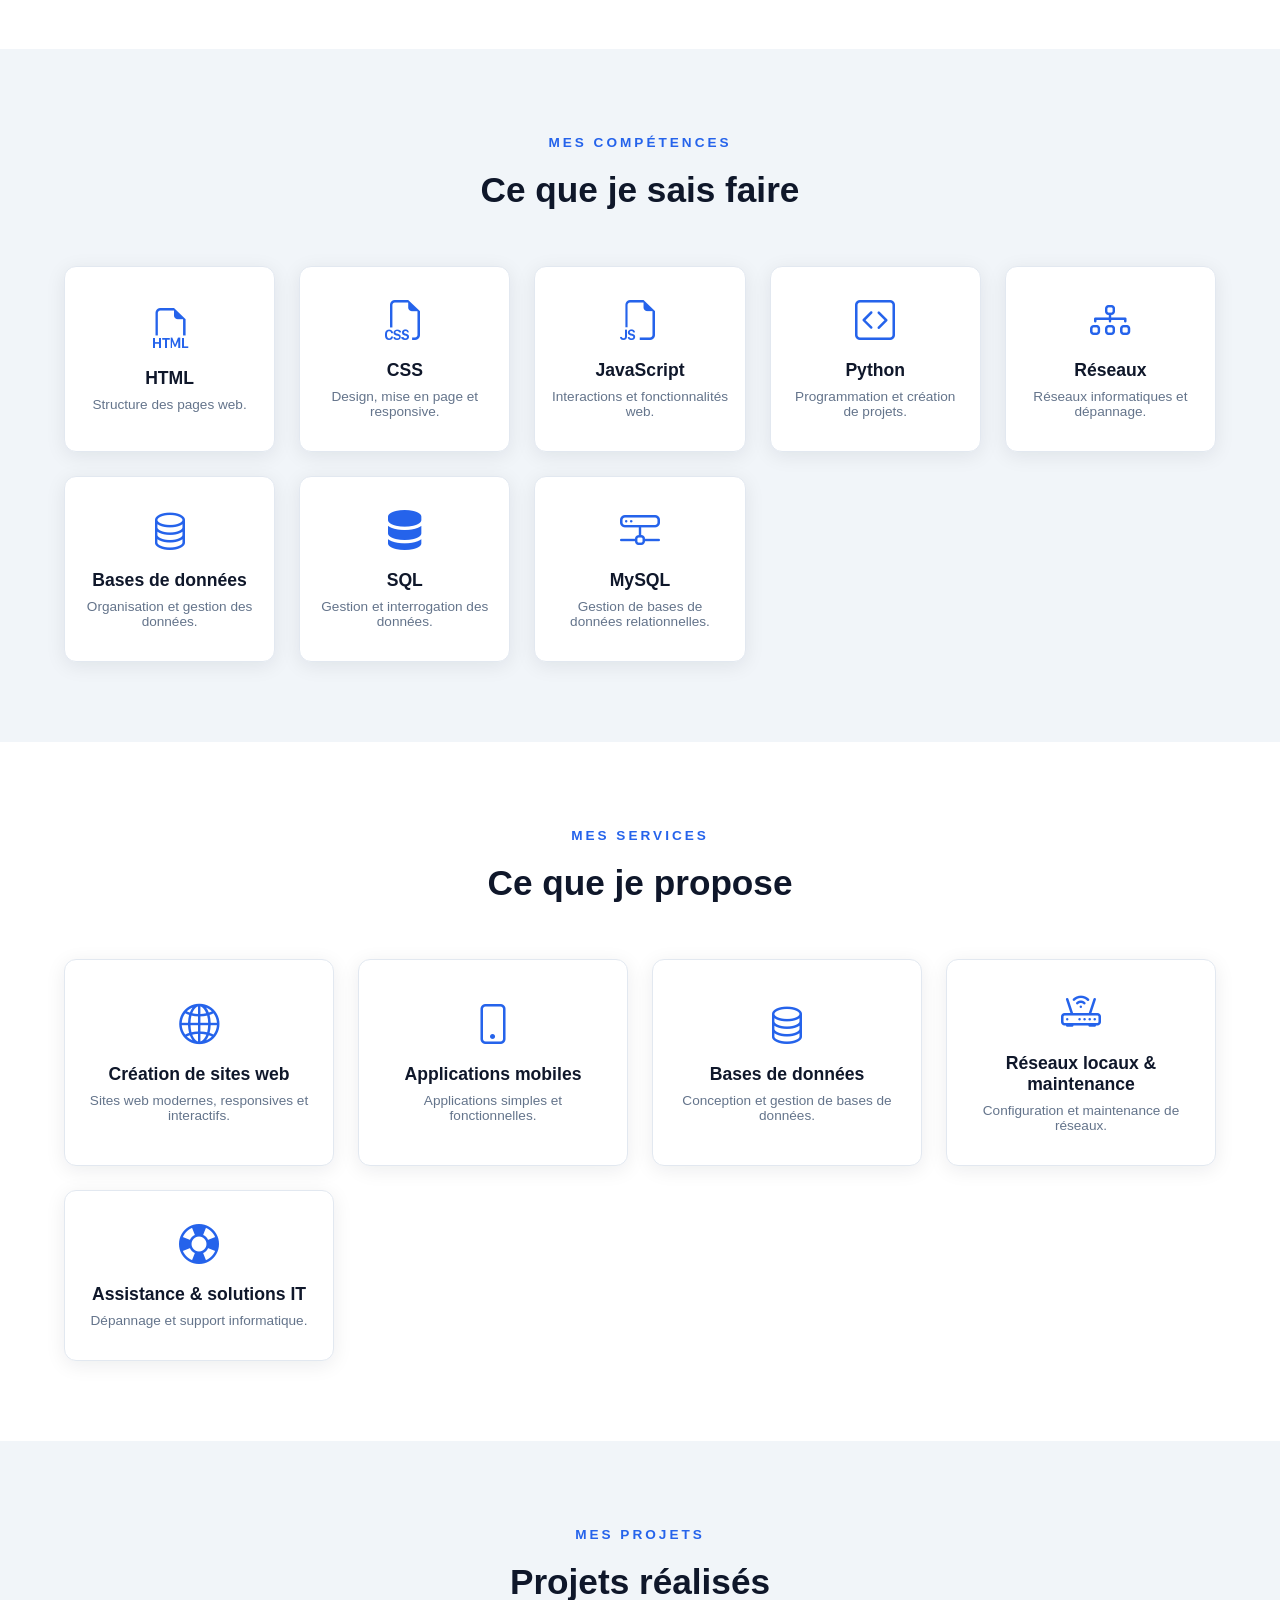
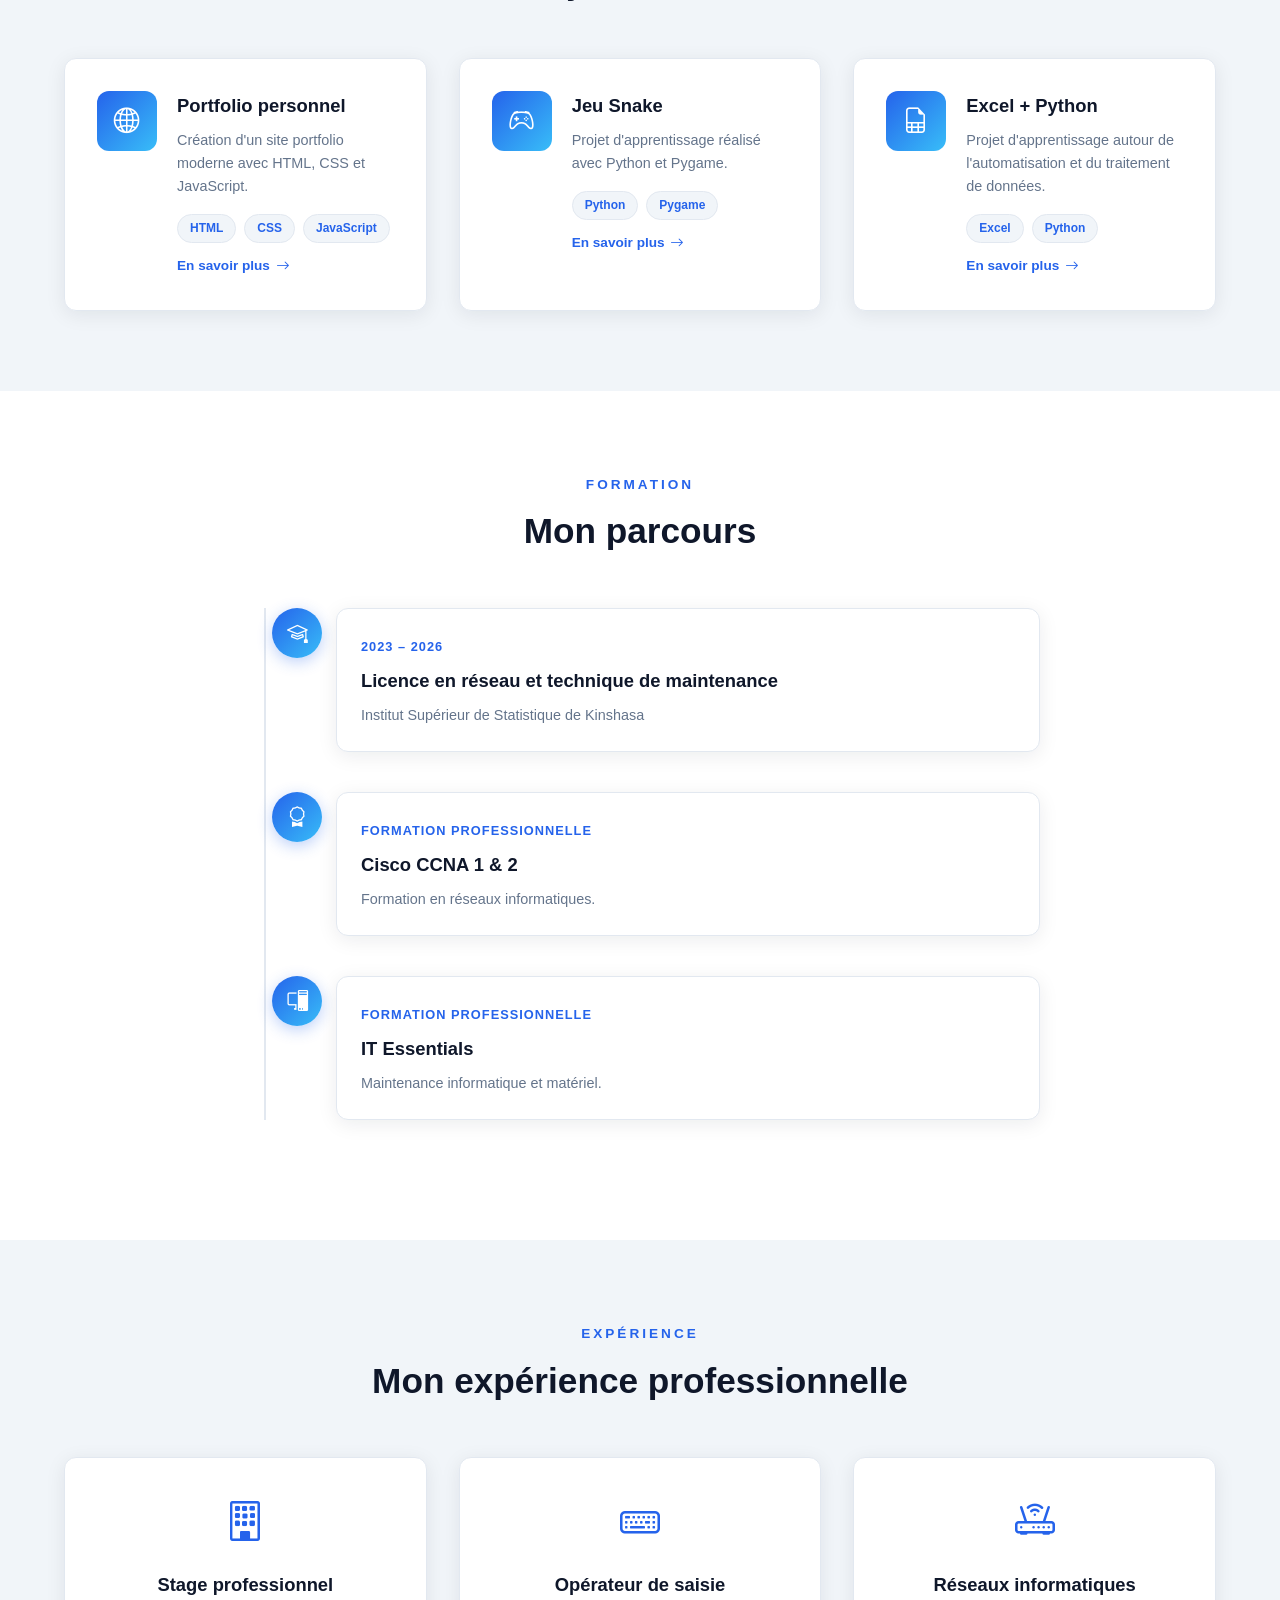
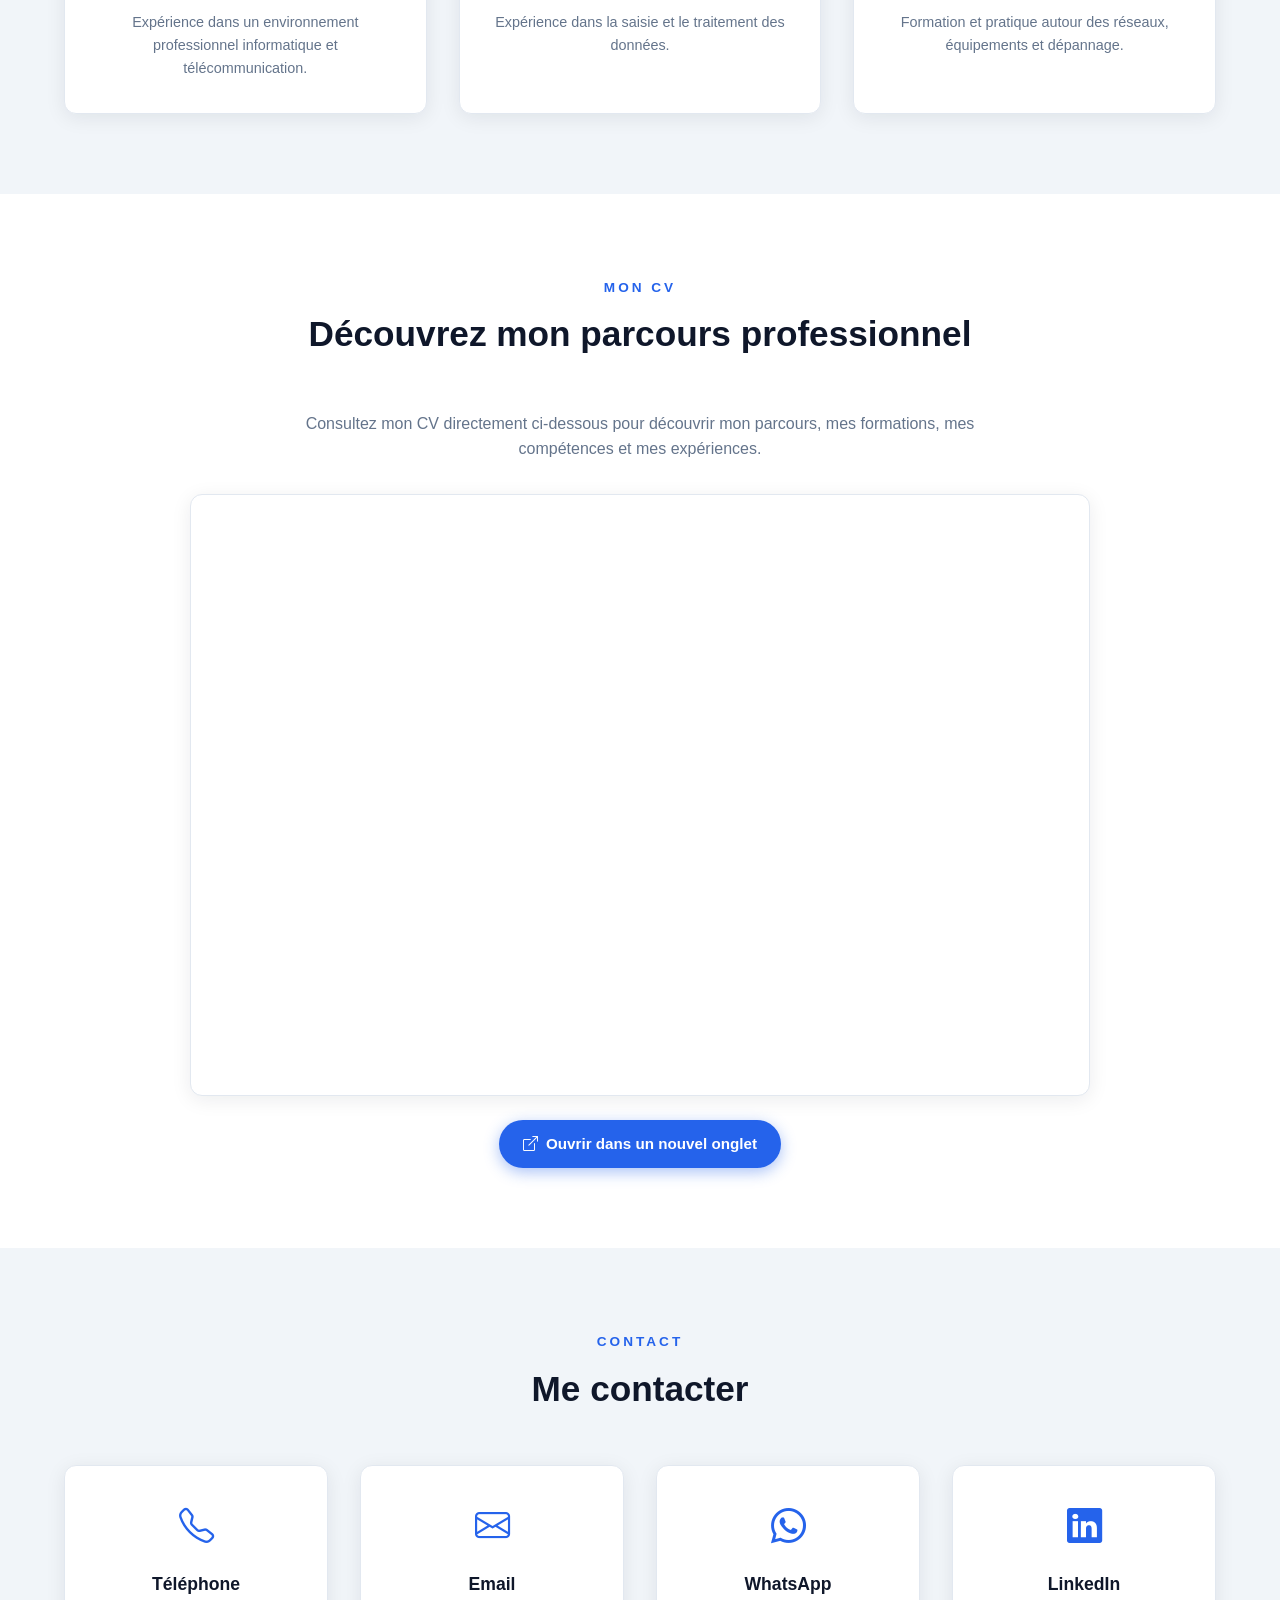
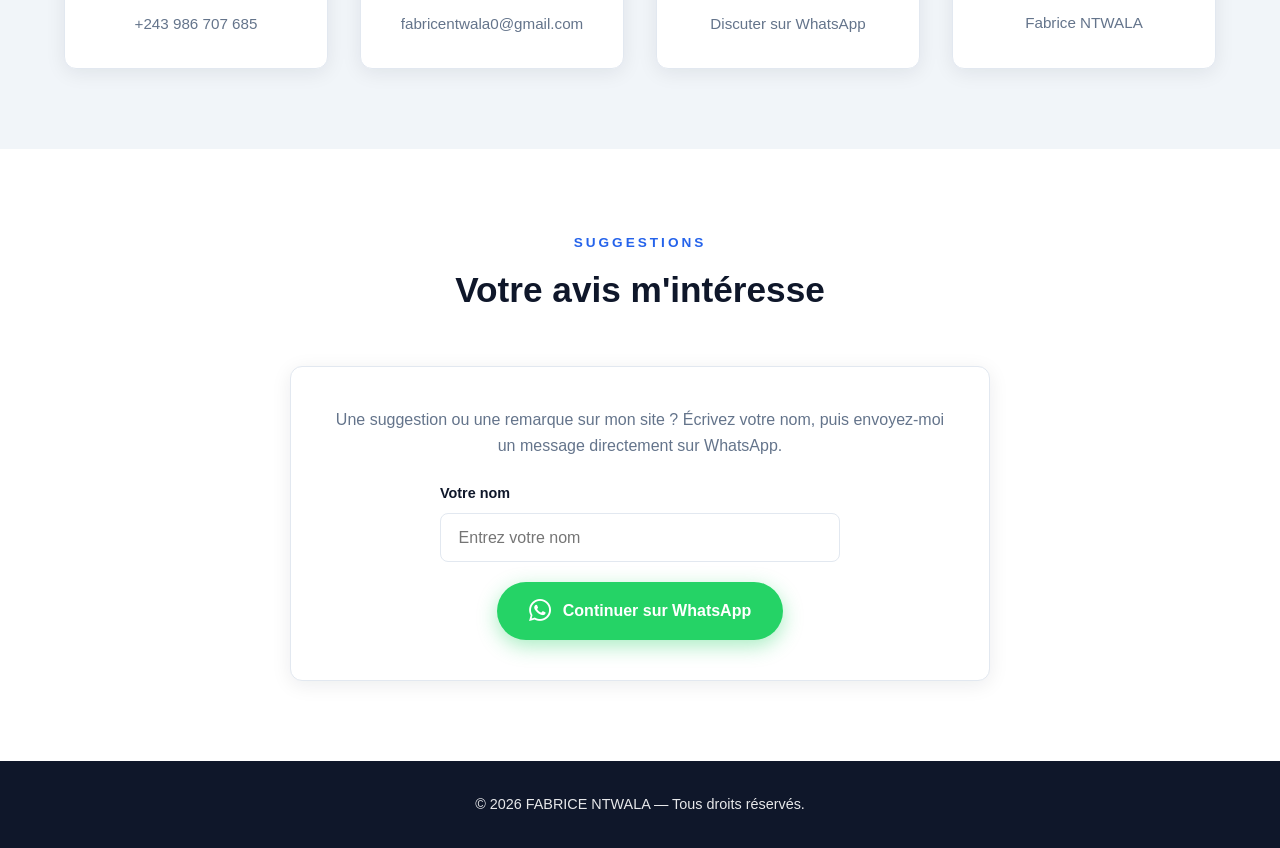
==== commit e5fa1b5e: "Update portfolio with new sections and features" ====
--- a/index.html
+++ b/index.html
@@ -1,571 +1,713 @@
-<!DOCTYPE html>
-<html lang="fr">
-<head>
-    <meta charset="UTF-8">
-    <meta name="viewport" content="width=device-width, initial-scale=1.0">
-    <title>Fabrice Ntwala | Développeur Web Frontend</title>
-
-    <!-- Bootstrap Icons -->
-    <link
-        rel="stylesheet"
-        href="https://cdn.jsdelivr.net/npm/bootstrap-icons@1.11.3/font/bootstrap-icons.min.css"
-    >
-
-    <!-- Notre CSS -->
-    <link rel="stylesheet" href="style.css">
-</head>
-
-<body>
-
-    <!-- ================= HEADER ================= -->
-    <header class="header">
-        <div class="container nav-container">
-
-            <a href="#accueil" class="logo">
-                FABRICE <span>NTWALA</span>
-            </a>
-
-            <button
-                class="menu-toggle"
-                id="menu-toggle"
-                aria-label="Ouvrir le menu"
-                type="button"
-            >
-                <i class="bi bi-list"></i>
-            </button>
-
-            <nav class="nav-menu" id="nav-menu">
-                <a href="#accueil">Accueil</a>
-                <a href="#apropos">À propos</a>
-                <a href="#competences">Compétences</a>
-                <a href="#projets">Projets</a>
-                <a href="#formation">Formation</a>
-                <a href="#experience">Expérience</a>
-                <a href="#cv">CV</a>
-                <a href="#contact">Contact</a>
-                <a href="#suggestions">Suggestions</a>
-
-                <button
-                    id="theme-toggle"
-                    class="theme-toggle"
-                    aria-label="Changer le thème"
-                    type="button"
-                >
-                    <i class="bi bi-moon"></i>
-                </button>
-            </nav>
-
-        </div>
-    </header>
-
-
-    <!-- ================= ACCUEIL ================= -->
-    <main>
-
-        <section class="hero" id="accueil">
-
-            <div class="hero-background" id="hero-background"></div>
-
-            <div class="container hero-content">
-
-                <div class="hero-photo">
-                    <img
-                        src="profil.jpg"
-                        alt="Photo de profil de Fabrice Ntwala"
-                    >
-                </div>
-
-                <div class="hero-text">
-
-                    <p class="hero-small-title">Bonjour, je suis</p>
-
-                    <h1>NTWALA NKIERE FABRICE</h1>
-
-                    <h2>Développeur Web Frontend</h2>
-
-                    <p>
-                        Je crée des sites web modernes, responsifs et
-                        interactifs avec HTML, CSS et JavaScript.
-                    </p>
-
-                    <div class="hero-buttons">
-
-                        <a href="#projets" class="btn primary-btn">
-                            <i class="bi bi-folder2-open"></i>
-                            Voir mes projets
-                        </a>
-
-                        <a href="#contact" class="btn secondary-btn">
-                            <i class="bi bi-envelope"></i>
-                            Me contacter
-                        </a>
-
-                    </div>
-
-                </div>
-
-            </div>
-
-            <!-- Boutons des arrière-plans -->
-            <div class="background-controls">
-                <button
-                    class="background-btn active"
-                    data-background="fond1.jpg"
-                    aria-label="Fond 1"
-                    type="button"
-                ></button>
-
-                <button
-                    class="background-btn"
-                    data-background="fond2.jpg"
-                    aria-label="Fond 2"
-                    type="button"
-                ></button>
-
-                <button
-                    class="background-btn"
-                    data-background="fond3.jpg"
-                    aria-label="Fond 3"
-                    type="button"
-                ></button>
-            </div>
-
-        </section>
-
-
-        <!-- ================= À PROPOS ================= -->
-        <section class="section" id="apropos">
-            <div class="container">
-
-                <div class="section-title">
-                    <span>À PROPOS</span>
-                    <h2>Qui suis-je ?</h2>
-                </div>
-
-                <div class="about-content">
-
-                    <div class="about-text">
-                        <p>
-                            Je suis <strong>NTWALA NKIERE FABRICE</strong>,
-                            passionné par l'informatique, les réseaux
-                            et le développement web.
-                        </p>
-
-                        <p>
-                            Je développe progressivement mes compétences
-                            dans la création de sites web modernes,
-                            responsifs et interactifs.
-                        </p>
-
-                        <p>
-                            Mon objectif est de continuer à apprendre,
-                            réaliser des projets concrets et évoluer
-                            professionnellement dans le domaine
-                            informatique.
-                        </p>
-                    </div>
-
-                    <div class="about-box">
-
-                        <div>
-                            <i class="bi bi-code-slash"></i>
-                            <h3>Développement Web</h3>
-                            <p>HTML, CSS et JavaScript</p>
-                        </div>
-
-                        <div>
-                            <i class="bi bi-diagram-3"></i>
-                            <h3>Réseaux</h3>
-                            <p>Configuration et maintenance réseau</p>
-                        </div>
-
-                        <div>
-                            <i class="bi bi-laptop"></i>
-                            <h3>Informatique</h3>
-                            <p>Maintenance et outils informatiques</p>
-                        </div>
-
-                    </div>
-
-                </div>
-
-            </div>
-        </section>
-
-
-        <!-- ================= COMPÉTENCES ================= -->
-        <section class="section section-alt" id="competences">
-            <div class="container">
-
-                <div class="section-title">
-                    <span>MES COMPÉTENCES</span>
-                    <h2>Ce que je sais faire</h2>
-                </div>
-
-                <div class="skills-grid">
-
-                    <button class="skill-card" type="button">
-                        <i class="bi bi-filetype-html"></i>
-                        <h3>HTML</h3>
-                        <p>Structure des pages web.</p>
-                    </button>
-
-                    <button class="skill-card" type="button">
-                        <i class="bi bi-filetype-css"></i>
-                        <h3>CSS</h3>
-                        <p>Design, mise en page et responsive.</p>
-                    </button>
-
-                    <button class="skill-card" type="button">
-                        <i class="bi bi-filetype-js"></i>
-                        <h3>JavaScript</h3>
-                        <p>Interactions et fonctionnalités web.</p>
-                    </button>
-
-                    <button class="skill-card" type="button">
-                        <i class="bi bi-code-square"></i>
-                        <h3>Python</h3>
-                        <p>Programmation et création de projets.</p>
-                    </button>
-
-                    <button class="skill-card" type="button">
-                        <i class="bi bi-diagram-3"></i>
-                        <h3>Réseaux</h3>
-                        <p>Réseaux informatiques et dépannage.</p>
-                    </button>
-
-                    <button class="skill-card" type="button">
-                        <i class="bi bi-database"></i>
-                        <h3>SQL</h3>
-                        <p>Gestion et interrogation des données.</p>
-                    </button>
-
-                    <button class="skill-card" type="button">
-                        <i class="bi bi-server"></i>
-                        <h3>MySQL</h3>
-                        <p>Gestion de bases de données.</p>
-                    </button>
-
-                </div>
-
-            </div>
-        </section>
-
-
-        <!-- ================= PROJETS ================= -->
-        <section class="section" id="projets">
-            <div class="container">
-
-                <div class="section-title">
-                    <span>MES PROJETS</span>
-                    <h2>Projets réalisés</h2>
-                </div>
-
-                <div class="projects-grid">
-
-                    <article class="project-card">
-                        <div class="project-icon">
-                            <i class="bi bi-globe2"></i>
-                        </div>
-
-                        <div class="project-content">
-                            <h3>Portfolio personnel</h3>
-
-                            <p>
-                                Création d'un site portfolio moderne
-                                avec HTML, CSS et JavaScript.
-                            </p>
-
-                            <div class="tags">
-                                <span>HTML</span>
-                                <span>CSS</span>
-                                <span>JavaScript</span>
-                            </div>
-                        </div>
-                    </article>
-
-
-                    <article class="project-card">
-                        <div class="project-icon">
-                            <i class="bi bi-controller"></i>
-                        </div>
-
-                        <div class="project-content">
-                            <h3>Jeu Snake</h3>
-
-                            <p>
-                                Projet d'apprentissage réalisé avec
-                                Python et Pygame.
-                            </p>
-
-                            <div class="tags">
-                                <span>Python</span>
-                                <span>Pygame</span>
-                            </div>
-                        </div>
-                    </article>
-
-
-                    <article class="project-card">
-                        <div class="project-icon">
-                            <i class="bi bi-file-earmark-spreadsheet"></i>
-                        </div>
-
-                        <div class="project-content">
-                            <h3>Excel + Python</h3>
-
-                            <p>
-                                Projet d'apprentissage autour de
-                                l'automatisation et du traitement
-                                de données.
-                            </p>
-
-                            <div class="tags">
-                                <span>Excel</span>
-                                <span>Python</span>
-                            </div>
-                        </div>
-                    </article>
-
-                </div>
-
-            </div>
-        </section>
-
-
-        <!-- ================= FORMATION ================= -->
-        <section class="section section-alt" id="formation">
-            <div class="container">
-
-                <div class="section-title">
-                    <span>FORMATION</span>
-                    <h2>Mon parcours</h2>
-                </div>
-
-                <div class="timeline">
-
-                    <div class="timeline-item">
-                        <div class="timeline-icon">
-                            <i class="bi bi-mortarboard"></i>
-                        </div>
-
-                        <div class="timeline-content">
-                            <span>2023 – 2026</span>
-                            <h3>Licence en réseau et technique de maintenance</h3>
-                            <p>Institut Supérieur de Statistique de Kinshasa</p>
-                        </div>
-                    </div>
-
-
-                    <div class="timeline-item">
-                        <div class="timeline-icon">
-                            <i class="bi bi-award"></i>
-                        </div>
-
-                        <div class="timeline-content">
-                            <span>Formation professionnelle</span>
-                            <h3>Cisco CCNA 1 & 2</h3>
-                            <p>Formation en réseaux informatiques.</p>
-                        </div>
-                    </div>
-
-
-                    <div class="timeline-item">
-                        <div class="timeline-icon">
-                            <i class="bi bi-pc-display"></i>
-                        </div>
-
-                        <div class="timeline-content">
-                            <span>Formation professionnelle</span>
-                            <h3>IT Essentials</h3>
-                            <p>Maintenance informatique et matériel.</p>
-                        </div>
-                    </div>
-
-                </div>
-
-            </div>
-        </section>
-
-
-        <!-- ================= EXPÉRIENCE ================= -->
-        <section class="section" id="experience">
-            <div class="container">
-
-                <div class="section-title">
-                    <span>EXPÉRIENCE</span>
-                    <h2>Mon expérience professionnelle</h2>
-                </div>
-
-                <div class="experience-grid">
-
-                    <article class="experience-card">
-                        <i class="bi bi-building"></i>
-                        <h3>Stage professionnel</h3>
-                        <p>
-                            Expérience dans un environnement
-                            professionnel informatique et
-                            télécommunication.
-                        </p>
-                    </article>
-
-
-                    <article class="experience-card">
-                        <i class="bi bi-keyboard"></i>
-                        <h3>Opérateur de saisie</h3>
-                        <p>
-                            Expérience dans la saisie et le traitement
-                            des données.
-                        </p>
-                    </article>
-
-
-                    <article class="experience-card">
-                        <i class="bi bi-router"></i>
-                        <h3>Réseaux informatiques</h3>
-                        <p>
-                            Formation et pratique autour des réseaux,
-                            équipements et dépannage.
-                        </p>
-                    </article>
-
-                </div>
-
-            </div>
-        </section>
-
-
-        <!-- ================= CV ================= -->
-        <section class="section section-alt" id="cv">
-            <div class="container">
-
-                <div class="cv-box">
-
-                    <div>
-                        <span class="section-label">MON CV</span>
-
-                        <h2>Découvrez mon parcours professionnel</h2>
-
-                        <p>
-                            Consultez mon CV pour découvrir mon parcours,
-                            mes formations, mes compétences et mes
-                            expériences.
-                        </p>
-                    </div>
-
-                    <a
-                        href="cv-Fabrice-Ntwala.pdf"
-                        target="_blank"
-                        rel="noopener noreferrer"
-                        class="btn primary-btn"
-                    >
-                        <i class="bi bi-eye"></i>
-                        Voir mon CV
-                    </a>
-
-                </div>
-
-            </div>
-        </section>
-
-
-        <!-- ================= CONTACT ================= -->
-        <section class="section" id="contact">
-            <div class="container">
-
-                <div class="section-title">
-                    <span>CONTACT</span>
-                    <h2>Me contacter</h2>
-                </div>
-
-                <div class="contact-grid">
-
-                    <div class="contact-card">
-                        <i class="bi bi-telephone"></i>
-                        <h3>Téléphone</h3>
-                        <a href="tel:+243986707685">+243 986 707 685</a>
-                    </div>
-
-
-                    <div class="contact-card">
-                        <i class="bi bi-envelope"></i>
-                        <h3>Email</h3>
-                        <a href="mailto:fabricentwala0@gmail.com">
-                            fabricentwala0@gmail.com
-                        </a>
-                    </div>
-
-
-                    <div class="contact-card">
-                        <i class="bi bi-linkedin"></i>
-                        <h3>LinkedIn</h3>
-                        <p>Fabrice NTWALA</p>
-                    </div>
-
-                </div>
-
-            </div>
-        </section>
-
-
-        <!-- ================= SUGGESTIONS ================= -->
-        <section class="section section-alt" id="suggestions">
-            <div class="container">
-
-                <div class="section-title">
-                    <span>SUGGESTIONS</span>
-                    <h2>Votre avis m'intéresse</h2>
-                </div>
-
-                <div class="suggestion-box">
-
-                    <p>
-                        Une suggestion ou une remarque sur mon site ?
-                        Écrivez votre nom, puis envoyez-moi un message
-                        directement sur WhatsApp.
-                    </p>
-
-                    <form id="whatsapp-form">
-
-                        <div class="form-group">
-                            <label for="visitor-name">Votre nom</label>
-                            <input
-                                type="text"
-                                id="visitor-name"
-                                name="visitor-name"
-                                placeholder="Entrez votre nom"
-                                required
-                            >
-                        </div>
-
-                        <button type="submit" class="whatsapp-btn">
-                            <i class="bi bi-whatsapp"></i>
-                            Continuer sur WhatsApp
-                        </button>
-
-                    </form>
-
-                </div>
-
-            </div>
-        </section>
-
-    </main>
-
-
-    <!-- ================= FOOTER ================= -->
-    <footer class="footer">
-        <div class="container">
-            <p>
-                © <span id="current-year"></span>
-                FABRICE NTWALA — Tous droits réservés.
-            </p>
-        </div>
-    </footer>
-
-
-    <!-- Notre JavaScript -->
-    <script src="script.js"></script>
-
-</body>
-</html>+<!DOCTYPE html>
+<html lang="fr">
+<head>
+    <meta charset="UTF-8">
+    <meta name="viewport" content="width=device-width, initial-scale=1.0">
+    <title>Fabrice Ntwala | Développeur Web Frontend</title>
+    <meta name="description" content="Portfolio de Fabrice Ntwala, développeur web frontend passionné par l'informatique, les réseaux et la création de sites web modernes et responsives.">
+    <meta property="og:title" content="Fabrice Ntwala | Portfolio">
+    <meta property="og:description" content="Développeur web frontend passionné par l'informatique, les réseaux et la création de sites web modernes.">
+    <meta property="og:type" content="website">
+
+    <!-- Bootstrap Icons -->
+    <link
+        rel="stylesheet"
+        href="https://cdn.jsdelivr.net/npm/bootstrap-icons@1.11.3/font/bootstrap-icons.min.css"
+    >
+
+    <!-- Notre CSS -->
+    <link rel="stylesheet" href="style.css">
+  <meta property="og:image" content="https://bolt.new/static/og_default.png">
+    <meta name="twitter:card" content="summary_large_image">
+    <meta name="twitter:image" content="https://bolt.new/static/og_default.png">
+</head>
+
+<body>
+
+    <!-- ================= HEADER ================= -->
+    <header class="header">
+        <div class="container nav-container">
+
+            <a href="#accueil" class="logo">
+                FABRICE <span>NTWALA</span>
+            </a>
+
+            <button
+                class="menu-toggle"
+                id="menu-toggle"
+                aria-label="Ouvrir le menu"
+                aria-expanded="false"
+                type="button"
+            >
+                <i class="bi bi-list"></i>
+            </button>
+
+            <nav class="nav-menu" id="nav-menu">
+                <a href="#accueil">Accueil</a>
+                <a href="#apropos">À propos</a>
+                <a href="#competences">Compétences</a>
+                <a href="#services">Services</a>
+                <a href="#projets">Projets</a>
+                <a href="#formation">Formation</a>
+                <a href="#experience">Expérience</a>
+                <a href="#cv">CV</a>
+                <a href="#contact">Contact</a>
+
+                <button
+                    id="theme-toggle"
+                    class="theme-toggle"
+                    aria-label="Changer le thème"
+                    type="button"
+                >
+                    <i class="bi bi-moon"></i>
+                </button>
+            </nav>
+
+        </div>
+    </header>
+
+
+    <!-- ================= ACCUEIL ================= -->
+    <main>
+
+        <section class="hero" id="accueil">
+
+            <div class="hero-background" id="hero-background"></div>
+
+            <div class="container hero-content">
+
+                <div class="hero-photo">
+                    <img
+                        src="profil.jpg"
+                        alt="Photo de profil de Fabrice Ntwala"
+                    >
+                </div>
+
+                <div class="hero-text">
+
+                    <p class="hero-small-title">Bonjour, je suis</p>
+
+                    <h1>NTWALA NKIERE FABRICE</h1>
+
+                    <h2>Développeur Web Frontend</h2>
+
+                    <p>
+                        Je crée des sites web modernes, responsifs et
+                        interactifs avec HTML, CSS et JavaScript.
+                    </p>
+
+                    <div class="hero-buttons">
+
+                        <a href="#projets" class="btn primary-btn">
+                            <i class="bi bi-folder2-open"></i>
+                            Voir mes projets
+                        </a>
+
+                        <a href="#contact" class="btn secondary-btn">
+                            <i class="bi bi-envelope"></i>
+                            Me contacter
+                        </a>
+
+                    </div>
+
+                </div>
+
+            </div>
+
+            <!-- Boutons des arrière-plans -->
+            <div class="background-controls">
+                <button
+                    class="background-btn active"
+                    data-background="fond1.jpg"
+                    aria-label="Arrière-plan 1"
+                    type="button"
+                ></button>
+
+                <button
+                    class="background-btn"
+                    data-background="fond2.jpg"
+                    aria-label="Arrière-plan 2"
+                    type="button"
+                ></button>
+
+                <button
+                    class="background-btn"
+                    data-background="fond3.jpg"
+                    aria-label="Arrière-plan 3"
+                    type="button"
+                ></button>
+            </div>
+
+        </section>
+
+
+        <!-- ================= À PROPOS ================= -->
+        <section class="section" id="apropos">
+            <div class="container">
+
+                <div class="section-title">
+                    <span>À PROPOS</span>
+                    <h2>Qui suis-je ?</h2>
+                </div>
+
+                <div class="about-content">
+
+                    <div class="about-text">
+                        <p>
+                            Je suis <strong>NTWALA NKIERE FABRICE</strong>,
+                            passionné par l'informatique, les réseaux
+                            et le développement web.
+                        </p>
+
+                        <p>
+                            Je développe progressivement mes compétences
+                            dans la création de sites web modernes,
+                            responsifs et interactifs.
+                        </p>
+
+                        <p>
+                            Mon objectif est de continuer à apprendre,
+                            réaliser des projets concrets et évoluer
+                            professionnellement dans le domaine
+                            informatique.
+                        </p>
+                    </div>
+
+                    <div class="about-box">
+
+                        <div>
+                            <i class="bi bi-code-slash"></i>
+                            <h3>Développement Web</h3>
+                            <p>HTML, CSS et JavaScript</p>
+                        </div>
+
+                        <div>
+                            <i class="bi bi-diagram-3"></i>
+                            <h3>Réseaux</h3>
+                            <p>Configuration et maintenance réseau</p>
+                        </div>
+
+                        <div>
+                            <i class="bi bi-laptop"></i>
+                            <h3>Informatique</h3>
+                            <p>Maintenance et outils informatiques</p>
+                        </div>
+
+                    </div>
+
+                </div>
+
+            </div>
+        </section>
+
+
+        <!-- ================= COMPÉTENCES ================= -->
+        <section class="section section-alt" id="competences">
+            <div class="container">
+
+                <div class="section-title">
+                    <span>MES COMPÉTENCES</span>
+                    <h2>Ce que je sais faire</h2>
+                </div>
+
+                <div class="skills-grid">
+
+                    <button class="skill-card" type="button"
+                        data-skill="html"
+                        aria-label="En savoir plus sur HTML">
+                        <i class="bi bi-filetype-html"></i>
+                        <h3>HTML</h3>
+                        <p>Structure des pages web.</p>
+                    </button>
+
+                    <button class="skill-card" type="button"
+                        data-skill="css"
+                        aria-label="En savoir plus sur CSS">
+                        <i class="bi bi-filetype-css"></i>
+                        <h3>CSS</h3>
+                        <p>Design, mise en page et responsive.</p>
+                    </button>
+
+                    <button class="skill-card" type="button"
+                        data-skill="javascript"
+                        aria-label="En savoir plus sur JavaScript">
+                        <i class="bi bi-filetype-js"></i>
+                        <h3>JavaScript</h3>
+                        <p>Interactions et fonctionnalités web.</p>
+                    </button>
+
+                    <button class="skill-card" type="button"
+                        data-skill="python"
+                        aria-label="En savoir plus sur Python">
+                        <i class="bi bi-code-square"></i>
+                        <h3>Python</h3>
+                        <p>Programmation et création de projets.</p>
+                    </button>
+
+                    <button class="skill-card" type="button"
+                        data-skill="reseaux"
+                        aria-label="En savoir plus sur Réseaux informatiques">
+                        <i class="bi bi-diagram-3"></i>
+                        <h3>Réseaux</h3>
+                        <p>Réseaux informatiques et dépannage.</p>
+                    </button>
+
+                    <button class="skill-card" type="button"
+                        data-skill="bases-donnees"
+                        aria-label="En savoir plus sur Bases de données">
+                        <i class="bi bi-database"></i>
+                        <h3>Bases de données</h3>
+                        <p>Organisation et gestion des données.</p>
+                    </button>
+
+                    <button class="skill-card" type="button"
+                        data-skill="sql"
+                        aria-label="En savoir plus sur SQL">
+                        <i class="bi bi-server"></i>
+                        <h3>SQL</h3>
+                        <p>Gestion et interrogation des données.</p>
+                    </button>
+
+                    <button class="skill-card" type="button"
+                        data-skill="mysql"
+                        aria-label="En savoir plus sur MySQL">
+                        <i class="bi bi-hdd-network"></i>
+                        <h3>MySQL</h3>
+                        <p>Gestion de bases de données relationnelles.</p>
+                    </button>
+
+                </div>
+
+            </div>
+        </section>
+
+
+        <!-- ================= SERVICES ================= -->
+        <section class="section" id="services">
+            <div class="container">
+
+                <div class="section-title">
+                    <span>MES SERVICES</span>
+                    <h2>Ce que je propose</h2>
+                </div>
+
+                <div class="services-grid">
+
+                    <button class="service-card" type="button"
+                        data-service="web"
+                        aria-label="En savoir plus sur Création de sites web">
+                        <i class="bi bi-globe2"></i>
+                        <h3>Création de sites web</h3>
+                        <p>Sites web modernes, responsives et interactifs.</p>
+                    </button>
+
+                    <button class="service-card" type="button"
+                        data-service="mobile"
+                        aria-label="En savoir plus sur Applications mobiles">
+                        <i class="bi bi-phone"></i>
+                        <h3>Applications mobiles</h3>
+                        <p>Applications simples et fonctionnelles.</p>
+                    </button>
+
+                    <button class="service-card" type="button"
+                        data-service="bdd"
+                        aria-label="En savoir plus sur Bases de données">
+                        <i class="bi bi-database"></i>
+                        <h3>Bases de données</h3>
+                        <p>Conception et gestion de bases de données.</p>
+                    </button>
+
+                    <button class="service-card" type="button"
+                        data-service="reseaux"
+                        aria-label="En savoir plus sur Réseaux locaux et maintenance">
+                        <i class="bi bi-router"></i>
+                        <h3>Réseaux locaux & maintenance</h3>
+                        <p>Configuration et maintenance de réseaux.</p>
+                    </button>
+
+                    <button class="service-card" type="button"
+                        data-service="assistance"
+                        aria-label="En savoir plus sur Assistance et solutions informatiques">
+                        <i class="bi bi-life-preserver"></i>
+                        <h3>Assistance & solutions IT</h3>
+                        <p>Dépannage et support informatique.</p>
+                    </button>
+
+                </div>
+
+            </div>
+        </section>
+
+
+        <!-- ================= PROJETS ================= -->
+        <section class="section section-alt" id="projets">
+            <div class="container">
+
+                <div class="section-title">
+                    <span>MES PROJETS</span>
+                    <h2>Projets réalisés</h2>
+                </div>
+
+                <div class="projects-grid">
+
+                    <article class="project-card"
+                        data-project="portfolio"
+                        tabindex="0"
+                        role="button"
+                        aria-label="En savoir plus sur Portfolio personnel">
+                        <div class="project-icon">
+                            <i class="bi bi-globe2"></i>
+                        </div>
+
+                        <div class="project-content">
+                            <h3>Portfolio personnel</h3>
+
+                            <p>
+                                Création d'un site portfolio moderne
+                                avec HTML, CSS et JavaScript.
+                            </p>
+
+                            <div class="tags">
+                                <span>HTML</span>
+                                <span>CSS</span>
+                                <span>JavaScript</span>
+                            </div>
+
+                            <span class="project-more">En savoir plus <i class="bi bi-arrow-right"></i></span>
+                        </div>
+                    </article>
+
+
+                    <article class="project-card"
+                        data-project="snake"
+                        tabindex="0"
+                        role="button"
+                        aria-label="En savoir plus sur Jeu Snake">
+                        <div class="project-icon">
+                            <i class="bi bi-controller"></i>
+                        </div>
+
+                        <div class="project-content">
+                            <h3>Jeu Snake</h3>
+
+                            <p>
+                                Projet d'apprentissage réalisé avec
+                                Python et Pygame.
+                            </p>
+
+                            <div class="tags">
+                                <span>Python</span>
+                                <span>Pygame</span>
+                            </div>
+
+                            <span class="project-more">En savoir plus <i class="bi bi-arrow-right"></i></span>
+                        </div>
+                    </article>
+
+
+                    <article class="project-card"
+                        data-project="excel-python"
+                        tabindex="0"
+                        role="button"
+                        aria-label="En savoir plus sur Excel + Python">
+                        <div class="project-icon">
+                            <i class="bi bi-file-earmark-spreadsheet"></i>
+                        </div>
+
+                        <div class="project-content">
+                            <h3>Excel + Python</h3>
+
+                            <p>
+                                Projet d'apprentissage autour de
+                                l'automatisation et du traitement
+                                de données.
+                            </p>
+
+                            <div class="tags">
+                                <span>Excel</span>
+                                <span>Python</span>
+                            </div>
+
+                            <span class="project-more">En savoir plus <i class="bi bi-arrow-right"></i></span>
+                        </div>
+                    </article>
+
+                </div>
+
+            </div>
+        </section>
+
+
+        <!-- ================= FORMATION ================= -->
+        <section class="section" id="formation">
+            <div class="container">
+
+                <div class="section-title">
+                    <span>FORMATION</span>
+                    <h2>Mon parcours</h2>
+                </div>
+
+                <div class="timeline">
+
+                    <div class="timeline-item">
+                        <div class="timeline-icon">
+                            <i class="bi bi-mortarboard"></i>
+                        </div>
+
+                        <div class="timeline-content">
+                            <span>2023 – 2026</span>
+                            <h3>Licence en réseau et technique de maintenance</h3>
+                            <p>Institut Supérieur de Statistique de Kinshasa</p>
+                        </div>
+                    </div>
+
+
+                    <div class="timeline-item">
+                        <div class="timeline-icon">
+                            <i class="bi bi-award"></i>
+                        </div>
+
+                        <div class="timeline-content">
+                            <span>Formation professionnelle</span>
+                            <h3>Cisco CCNA 1 & 2</h3>
+                            <p>Formation en réseaux informatiques.</p>
+                        </div>
+                    </div>
+
+
+                    <div class="timeline-item">
+                        <div class="timeline-icon">
+                            <i class="bi bi-pc-display"></i>
+                        </div>
+
+                        <div class="timeline-content">
+                            <span>Formation professionnelle</span>
+                            <h3>IT Essentials</h3>
+                            <p>Maintenance informatique et matériel.</p>
+                        </div>
+                    </div>
+
+                </div>
+
+            </div>
+        </section>
+
+
+        <!-- ================= EXPÉRIENCE ================= -->
+        <section class="section section-alt" id="experience">
+            <div class="container">
+
+                <div class="section-title">
+                    <span>EXPÉRIENCE</span>
+                    <h2>Mon expérience professionnelle</h2>
+                </div>
+
+                <div class="experience-grid">
+
+                    <article class="experience-card">
+                        <i class="bi bi-building"></i>
+                        <h3>Stage professionnel</h3>
+                        <p>
+                            Expérience dans un environnement
+                            professionnel informatique et
+                            télécommunication.
+                        </p>
+                    </article>
+
+
+                    <article class="experience-card">
+                        <i class="bi bi-keyboard"></i>
+                        <h3>Opérateur de saisie</h3>
+                        <p>
+                            Expérience dans la saisie et le traitement
+                            des données.
+                        </p>
+                    </article>
+
+
+                    <article class="experience-card">
+                        <i class="bi bi-router"></i>
+                        <h3>Réseaux informatiques</h3>
+                        <p>
+                            Formation et pratique autour des réseaux,
+                            équipements et dépannage.
+                        </p>
+                    </article>
+
+                </div>
+
+            </div>
+        </section>
+
+
+        <!-- ================= CV ================= -->
+        <section class="section" id="cv">
+            <div class="container">
+
+                <div class="section-title">
+                    <span>MON CV</span>
+                    <h2>Découvrez mon parcours professionnel</h2>
+                </div>
+
+                <div class="cv-intro">
+                    <p>
+                        Consultez mon CV directement ci-dessous pour découvrir
+                        mon parcours, mes formations, mes compétences et mes
+                        expériences.
+                    </p>
+                </div>
+
+                <div class="cv-viewer">
+                    <iframe
+                        src="cv-Fabrice-Ntwala.pdf"
+                        title="CV de Fabrice Ntwala"
+                        class="cv-iframe"
+                    ></iframe>
+                </div>
+
+                <div class="cv-actions">
+                    <a
+                        href="cv-Fabrice-Ntwala.pdf"
+                        target="_blank"
+                        rel="noopener noreferrer"
+                        class="btn primary-btn"
+                    >
+                        <i class="bi bi-box-arrow-up-right"></i>
+                        Ouvrir dans un nouvel onglet
+                    </a>
+                </div>
+
+            </div>
+        </section>
+
+
+        <!-- ================= CONTACT ================= -->
+        <section class="section section-alt" id="contact">
+            <div class="container">
+
+                <div class="section-title">
+                    <span>CONTACT</span>
+                    <h2>Me contacter</h2>
+                </div>
+
+                <div class="contact-grid">
+
+                    <div class="contact-card">
+                        <i class="bi bi-telephone"></i>
+                        <h3>Téléphone</h3>
+                        <a href="tel:+243986707685">+243 986 707 685</a>
+                    </div>
+
+
+                    <div class="contact-card">
+                        <i class="bi bi-envelope"></i>
+                        <h3>Email</h3>
+                        <a href="mailto:fabricentwala0@gmail.com">
+                            fabricentwala0@gmail.com
+                        </a>
+                    </div>
+
+
+                    <div class="contact-card">
+                        <i class="bi bi-whatsapp"></i>
+                        <h3>WhatsApp</h3>
+                        <a href="https://wa.me/243986707685" target="_blank" rel="noopener noreferrer">
+                            Discuter sur WhatsApp
+                        </a>
+                    </div>
+
+
+                    <div class="contact-card">
+                        <i class="bi bi-linkedin"></i>
+                        <h3>LinkedIn</h3>
+                        <p>Fabrice NTWALA</p>
+                    </div>
+
+                </div>
+
+            </div>
+        </section>
+
+
+        <!-- ================= SUGGESTIONS ================= -->
+        <section class="section" id="suggestions">
+            <div class="container">
+
+                <div class="section-title">
+                    <span>SUGGESTIONS</span>
+                    <h2>Votre avis m'intéresse</h2>
+                </div>
+
+                <div class="suggestion-box">
+
+                    <p>
+                        Une suggestion ou une remarque sur mon site ?
+                        Écrivez votre nom, puis envoyez-moi un message
+                        directement sur WhatsApp.
+                    </p>
+
+                    <form id="whatsapp-form">
+
+                        <div class="form-group">
+                            <label for="visitor-name">Votre nom</label>
+                            <input
+                                type="text"
+                                id="visitor-name"
+                                name="visitor-name"
+                                placeholder="Entrez votre nom"
+                                required
+                            >
+                        </div>
+
+                        <button type="submit" class="whatsapp-btn">
+                            <i class="bi bi-whatsapp"></i>
+                            Continuer sur WhatsApp
+                        </button>
+
+                    </form>
+
+                </div>
+
+            </div>
+        </section>
+
+    </main>
+
+
+    <!-- ================= FOOTER ================= -->
+    <footer class="footer">
+        <div class="container">
+            <p>
+                © <span id="current-year"></span>
+                FABRICE NTWALA — Tous droits réservés.
+            </p>
+        </div>
+    </footer>
+
+
+    <!-- ================= MODALE GÉNÉRIQUE ================= -->
+    <div class="modal-overlay" id="modal-overlay" aria-hidden="true">
+        <div class="modal" id="modal" role="dialog" aria-modal="true" aria-labelledby="modal-title">
+            <button class="modal-close" id="modal-close" type="button" aria-label="Fermer la fenêtre">
+                <i class="bi bi-x-lg"></i>
+            </button>
+            <div class="modal-icon" id="modal-icon"></div>
+            <h3 class="modal-title" id="modal-title"></h3>
+            <p class="modal-description" id="modal-description"></p>
+            <div class="modal-section">
+                <h4 id="modal-uses-title"></h4>
+                <ul class="modal-list" id="modal-uses"></ul>
+            </div>
+            <div class="modal-section">
+                <h4 id="modal-projects-title"></h4>
+                <p id="modal-projects"></p>
+            </div>
+        </div>
+    </div>
+
+
+    <!-- Notre JavaScript -->
+    <script src="script.js"></script>
+
+</body>
+</html>
--- a/style.css
+++ b/style.css
@@ -1,930 +1,1216 @@
-/* ===================== RESET & VARIABLES ===================== */
-* {
-    margin: 0;
-    padding: 0;
-    box-sizing: border-box;
-}
-
-:root {
-    --primary: #2563eb;
-    --primary-dark: #1e40af;
-    --accent: #38bdf8;
-    --bg: #ffffff;
-    --bg-alt: #f1f5f9;
-    --text: #0f172a;
-    --text-muted: #64748b;
-    --card-bg: #ffffff;
-    --border: #e2e8f0;
-    --shadow: 0 4px 20px rgba(15, 23, 42, 0.08);
-    --radius: 12px;
-    --transition: 0.3s ease;
-}
-
-body.dark-theme {
-    --bg: #0f172a;
-    --bg-alt: #1e293b;
-    --text: #f1f5f9;
-    --text-muted: #94a3b8;
-    --card-bg: #1e293b;
-    --border: #334155;
-    --shadow: 0 4px 20px rgba(0, 0, 0, 0.4);
-}
-
-html {
-    scroll-behavior: smooth;
-}
-
-body {
-    font-family: 'Segoe UI', Tahoma, Geneva, Verdana, sans-serif;
-    background: var(--bg);
-    color: var(--text);
-    line-height: 1.6;
-    transition: background var(--transition), color var(--transition);
-    overflow-x: hidden;
-}
-
-img {
-    max-width: 100%;
-    display: block;
-}
-
-a {
-    text-decoration: none;
-    color: inherit;
-}
-
-/* ===================== CONTAINER ===================== */
-.container {
-    width: 100%;
-    max-width: 1200px;
-    margin: 0 auto;
-    padding: 0 1.5rem;
-}
-
-/* ===================== HEADER ===================== */
-.header {
-    position: sticky;
-    top: 0;
-    z-index: 1000;
-    background: var(--bg);
-    border-bottom: 1px solid var(--border);
-    box-shadow: 0 2px 10px rgba(0, 0, 0, 0.04);
-    transition: background var(--transition), border-color var(--transition);
-}
-
-.nav-container {
-    display: flex;
-    align-items: center;
-    justify-content: space-between;
-    padding: 1rem 1.5rem;
-    gap: 1rem;
-}
-
-.logo {
-    font-size: 1.25rem;
-    font-weight: 800;
-    letter-spacing: 1px;
-    color: var(--text);
-}
-
-.logo span {
-    color: var(--primary);
-}
-
-.nav-menu {
-    display: flex;
-    align-items: center;
-    gap: 1.25rem;
-    flex-wrap: wrap;
-}
-
-.nav-menu a {
-    font-size: 0.9rem;
-    font-weight: 500;
-    color: var(--text-muted);
-    transition: color var(--transition);
-    position: relative;
-}
-
-.nav-menu a:hover {
-    color: var(--primary);
-}
-
-.nav-menu a::after {
-    content: '';
-    position: absolute;
-    bottom: -6px;
-    left: 0;
-    width: 0;
-    height: 2px;
-    background: var(--primary);
-    transition: width var(--transition);
-}
-
-.nav-menu a:hover::after {
-    width: 100%;
-}
-
-.menu-toggle {
-    display: none;
-    background: none;
-    border: none;
-    font-size: 1.75rem;
-    color: var(--text);
-    cursor: pointer;
-}
-
-.theme-toggle {
-    background: var(--bg-alt);
-    border: 1px solid var(--border);
-    color: var(--text);
-    width: 40px;
-    height: 40px;
-    border-radius: 50%;
-    cursor: pointer;
-    display: flex;
-    align-items: center;
-    justify-content: center;
-    font-size: 1.1rem;
-    transition: all var(--transition);
-}
-
-.theme-toggle:hover {
-    background: var(--primary);
-    color: #fff;
-    transform: rotate(20deg);
-}
-
-/* ===================== HERO ===================== */
-.hero {
-    position: relative;
-    padding: 5rem 0 6rem;
-    overflow: hidden;
-    min-height: 85vh;
-    display: flex;
-    align-items: center;
-}
-
-.hero-background {
-    position: absolute;
-    inset: 0;
-    background-size: cover;
-    background-position: center;
-    background-repeat: no-repeat;
-    z-index: 0;
-    transition: background-image 0.5s ease;
-}
-
-.hero-background::after {
-    content: '';
-    position: absolute;
-    inset: 0;
-    background: linear-gradient(
-        135deg,
-        rgba(15, 23, 42, 0.85),
-        rgba(37, 99, 235, 0.6)
-    );
-}
-
-.hero-content {
-    position: relative;
-    z-index: 1;
-    display: flex;
-    align-items: center;
-    gap: 3rem;
-    color: #fff;
-}
-
-.hero-photo {
-    flex-shrink: 0;
-    width: 220px;
-    height: 220px;
-    border-radius: 50%;
-    overflow: hidden;
-    border: 5px solid rgba(255, 255, 255, 0.3);
-    box-shadow: 0 10px 40px rgba(0, 0, 0, 0.3);
-}
-
-.hero-photo img {
-    width: 100%;
-    height: 100%;
-    object-fit: cover;
-}
-
-.hero-small-title {
-    font-size: 1rem;
-    letter-spacing: 3px;
-    text-transform: uppercase;
-    color: var(--accent);
-    margin-bottom: 0.5rem;
-}
-
-.hero-text h1 {
-    font-size: clamp(1.8rem, 4vw, 2.8rem);
-    font-weight: 800;
-    margin-bottom: 0.5rem;
-}
-
-.hero-text h2 {
-    font-size: clamp(1.1rem, 2.5vw, 1.5rem);
-    font-weight: 500;
-    color: var(--accent);
-    margin-bottom: 1rem;
-}
-
-.hero-text p {
-    max-width: 550px;
-    margin-bottom: 1.75rem;
-    color: rgba(255, 255, 255, 0.9);
-}
-
-.hero-buttons {
-    display: flex;
-    gap: 1rem;
-    flex-wrap: wrap;
-}
-
-.btn {
-    display: inline-flex;
-    align-items: center;
-    gap: 0.5rem;
-    padding: 0.75rem 1.5rem;
-    border-radius: 50px;
-    font-weight: 600;
-    font-size: 0.95rem;
-    border: none;
-    cursor: pointer;
-    transition: all var(--transition);
-}
-
-.primary-btn {
-    background: var(--primary);
-    color: #fff;
-    box-shadow: 0 4px 15px rgba(37, 99, 235, 0.4);
-}
-
-.primary-btn:hover {
-    background: var(--primary-dark);
-    transform: translateY(-3px);
-    box-shadow: 0 6px 20px rgba(37, 99, 235, 0.5);
-}
-
-.secondary-btn {
-    background: transparent;
-    color: #fff;
-    border: 2px solid rgba(255, 255, 255, 0.6);
-}
-
-.secondary-btn:hover {
-    background: #fff;
-    color: var(--primary);
-    transform: translateY(-3px);
-}
-
-.background-controls {
-    position: absolute;
-    bottom: 2rem;
-    right: 2rem;
-    z-index: 2;
-    display: flex;
-    gap: 0.75rem;
-}
-
-.background-btn {
-    width: 36px;
-    height: 36px;
-    border-radius: 50%;
-    border: 2px solid rgba(255, 255, 255, 0.6);
-    background: rgba(255, 255, 255, 0.2);
-    cursor: pointer;
-    transition: all var(--transition);
-}
-
-.background-btn:nth-child(1) { background-color: #2563eb; }
-.background-btn:nth-child(2) { background-color: #7c3aed; }
-.background-btn:nth-child(3) { background-color: #059669; }
-
-.background-btn.active,
-.background-btn:hover {
-    transform: scale(1.2);
-    border-color: #fff;
-    box-shadow: 0 0 15px rgba(255, 255, 255, 0.6);
-}
-
-/* ===================== SECTIONS ===================== */
-.section {
-    padding: 5rem 0;
-}
-
-.section-alt {
-    background: var(--bg-alt);
-}
-
-.section-title {
-    text-align: center;
-    margin-bottom: 3rem;
-}
-
-.section-title span,
-.section-label {
-    display: inline-block;
-    font-size: 0.85rem;
-    letter-spacing: 3px;
-    text-transform: uppercase;
-    color: var(--primary);
-    font-weight: 700;
-    margin-bottom: 0.5rem;
-}
-
-.section-title h2 {
-    font-size: clamp(1.5rem, 3vw, 2.2rem);
-    font-weight: 800;
-    color: var(--text);
-}
-
-/* ===================== À PROPOS ===================== */
-.about-content {
-    display: grid;
-    grid-template-columns: 1fr 1fr;
-    gap: 3rem;
-    align-items: center;
-}
-
-.about-text p {
-    margin-bottom: 1rem;
-    color: var(--text-muted);
-}
-
-.about-text strong {
-    color: var(--primary);
-}
-
-.about-box {
-    display: flex;
-    flex-direction: column;
-    gap: 1.25rem;
-}
-
-.about-box > div {
-    background: var(--card-bg);
-    padding: 1.5rem;
-    border-radius: var(--radius);
-    border: 1px solid var(--border);
-    box-shadow: var(--shadow);
-    transition: transform var(--transition);
-}
-
-.about-box > div:hover {
-    transform: translateX(8px);
-}
-
-.about-box i {
-    font-size: 1.75rem;
-    color: var(--primary);
-    margin-bottom: 0.5rem;
-    display: inline-block;
-}
-
-.about-box h3 {
-    font-size: 1.1rem;
-    margin-bottom: 0.25rem;
-    color: var(--text);
-}
-
-.about-box p {
-    font-size: 0.9rem;
-    color: var(--text-muted);
-}
-
-/* ===================== COMPÉTENCES ===================== */
-.skills-grid {
-    display: grid;
-    grid-template-columns: repeat(auto-fit, minmax(180px, 1fr));
-    gap: 1.5rem;
-}
-
-.skill-card {
-    background: var(--card-bg);
-    border: 1px solid var(--border);
-    border-radius: var(--radius);
-    padding: 2rem 1rem;
-    text-align: center;
-    cursor: pointer;
-    font-family: inherit;
-    color: var(--text);
-    box-shadow: var(--shadow);
-    transition: all var(--transition);
-}
-
-.skill-card:hover {
-    transform: translateY(-8px);
-    border-color: var(--primary);
-    box-shadow: 0 12px 30px rgba(37, 99, 235, 0.2);
-}
-
-.skill-card i {
-    font-size: 2.5rem;
-    color: var(--primary);
-    margin-bottom: 1rem;
-    display: inline-block;
-}
-
-.skill-card h3 {
-    font-size: 1.1rem;
-    margin-bottom: 0.5rem;
-}
-
-.skill-card p {
-    font-size: 0.85rem;
-    color: var(--text-muted);
-}
-
-/* ===================== PROJETS ===================== */
-.projects-grid {
-    display: grid;
-    grid-template-columns: repeat(auto-fit, minmax(300px, 1fr));
-    gap: 2rem;
-}
-
-.project-card {
-    background: var(--card-bg);
-    border: 1px solid var(--border);
-    border-radius: var(--radius);
-    padding: 2rem;
-    box-shadow: var(--shadow);
-    transition: all var(--transition);
-    display: flex;
-    gap: 1.25rem;
-}
-
-.project-card:hover {
-    transform: translateY(-8px);
-    border-color: var(--primary);
-    box-shadow: 0 15px 40px rgba(37, 99, 235, 0.2);
-}
-
-.project-icon {
-    flex-shrink: 0;
-    width: 60px;
-    height: 60px;
-    border-radius: 12px;
-    background: linear-gradient(135deg, var(--primary), var(--accent));
-    display: flex;
-    align-items: center;
-    justify-content: center;
-    color: #fff;
-    font-size: 1.6rem;
-}
-
-.project-content h3 {
-    font-size: 1.15rem;
-    margin-bottom: 0.5rem;
-    color: var(--text);
-}
-
-.project-content p {
-    font-size: 0.9rem;
-    color: var(--text-muted);
-    margin-bottom: 1rem;
-}
-
-.tags {
-    display: flex;
-    flex-wrap: wrap;
-    gap: 0.5rem;
-}
-
-.tags span {
-    font-size: 0.75rem;
-    padding: 0.25rem 0.75rem;
-    background: var(--bg-alt);
-    color: var(--primary);
-    border-radius: 50px;
-    font-weight: 600;
-    border: 1px solid var(--border);
-}
-
-/* ===================== FORMATION ===================== */
-.timeline {
-    position: relative;
-    max-width: 800px;
-    margin: 0 auto;
-    padding-left: 2rem;
-}
-
-.timeline::before {
-    content: '';
-    position: absolute;
-    left: 24px;
-    top: 0;
-    bottom: 0;
-    width: 2px;
-    background: var(--border);
-}
-
-.timeline-item {
-    position: relative;
-    padding-left: 4rem;
-    margin-bottom: 2.5rem;
-}
-
-.timeline-icon {
-    position: absolute;
-    left: 0;
-    top: 0;
-    width: 50px;
-    height: 50px;
-    border-radius: 50%;
-    background: linear-gradient(135deg, var(--primary), var(--accent));
-    display: flex;
-    align-items: center;
-    justify-content: center;
-    color: #fff;
-    font-size: 1.3rem;
-    box-shadow: 0 4px 15px rgba(37, 99, 235, 0.3);
-    z-index: 1;
-}
-
-.timeline-content {
-    background: var(--card-bg);
-    padding: 1.5rem;
-    border-radius: var(--radius);
-    border: 1px solid var(--border);
-    box-shadow: var(--shadow);
-    transition: transform var(--transition);
-}
-
-.timeline-content:hover {
-    transform: translateX(8px);
-}
-
-.timeline-content span {
-    font-size: 0.8rem;
-    color: var(--primary);
-    font-weight: 700;
-    letter-spacing: 1px;
-    text-transform: uppercase;
-}
-
-.timeline-content h3 {
-    font-size: 1.15rem;
-    margin: 0.5rem 0;
-    color: var(--text);
-}
-
-.timeline-content p {
-    font-size: 0.9rem;
-    color: var(--text-muted);
-}
-
-/* ===================== EXPÉRIENCE ===================== */
-.experience-grid {
-    display: grid;
-    grid-template-columns: repeat(auto-fit, minmax(280px, 1fr));
-    gap: 2rem;
-}
-
-.experience-card {
-    background: var(--card-bg);
-    border: 1px solid var(--border);
-    border-radius: var(--radius);
-    padding: 2rem;
-    text-align: center;
-    box-shadow: var(--shadow);
-    transition: all var(--transition);
-}
-
-.experience-card:hover {
-    transform: translateY(-8px);
-    border-color: var(--primary);
-    box-shadow: 0 15px 40px rgba(37, 99, 235, 0.2);
-}
-
-.experience-card i {
-    font-size: 2.5rem;
-    color: var(--primary);
-    margin-bottom: 1rem;
-    display: inline-block;
-}
-
-.experience-card h3 {
-    font-size: 1.15rem;
-    margin-bottom: 0.75rem;
-    color: var(--text);
-}
-
-.experience-card p {
-    font-size: 0.9rem;
-    color: var(--text-muted);
-}
-
-/* ===================== CV ===================== */
-.cv-box {
-    background: linear-gradient(135deg, var(--primary), var(--primary-dark));
-    color: #fff;
-    padding: 3rem;
-    border-radius: var(--radius);
-    display: flex;
-    align-items: center;
-    justify-content: space-between;
-    gap: 2rem;
-    flex-wrap: wrap;
-    box-shadow: 0 20px 50px rgba(37, 99, 235, 0.3);
-}
-
-.cv-box .section-label {
-    color: var(--accent);
-}
-
-.cv-box h2 {
-    font-size: clamp(1.4rem, 3vw, 2rem);
-    margin: 0.5rem 0 1rem;
-}
-
-.cv-box p {
-    color: rgba(255, 255, 255, 0.9);
-    max-width: 600px;
-}
-
-.cv-box .primary-btn {
-    background: #fff;
-    color: var(--primary);
-    box-shadow: 0 4px 15px rgba(0, 0, 0, 0.2);
-}
-
-.cv-box .primary-btn:hover {
-    background: var(--accent);
-    color: #fff;
-}
-
-/* ===================== CONTACT ===================== */
-.contact-grid {
-    display: grid;
-    grid-template-columns: repeat(auto-fit, minmax(240px, 1fr));
-    gap: 2rem;
-}
-
-.contact-card {
-    background: var(--card-bg);
-    border: 1px solid var(--border);
-    border-radius: var(--radius);
-    padding: 2rem;
-    text-align: center;
-    box-shadow: var(--shadow);
-    transition: all var(--transition);
-}
-
-.contact-card:hover {
-    transform: translateY(-8px);
-    border-color: var(--primary);
-    box-shadow: 0 15px 40px rgba(37, 99, 235, 0.2);
-}
-
-.contact-card i {
-    font-size: 2.2rem;
-    color: var(--primary);
-    margin-bottom: 1rem;
-    display: inline-block;
-}
-
-.contact-card h3 {
-    font-size: 1.1rem;
-    margin-bottom: 0.75rem;
-    color: var(--text);
-}
-
-.contact-card a,
-.contact-card p {
-    font-size: 0.95rem;
-    color: var(--text-muted);
-    transition: color var(--transition);
-    word-break: break-word;
-}
-
-.contact-card a:hover {
-    color: var(--primary);
-}
-
-/* ===================== SUGGESTIONS ===================== */
-.suggestion-box {
-    max-width: 700px;
-    margin: 0 auto;
-    background: var(--card-bg);
-    padding: 2.5rem;
-    border-radius: var(--radius);
-    border: 1px solid var(--border);
-    box-shadow: var(--shadow);
-    text-align: center;
-}
-
-.suggestion-box > p {
-    text-align: center;
-    color: var(--text-muted);
-    margin-bottom: 1.5rem;
-}
-
-/* ===================== FORMULAIRE WHATSAPP ===================== */
-#whatsapp-form {
-    display: flex;
-    flex-direction: column;
-    align-items: center;
-    gap: 1.25rem;
-    margin-top: 1.5rem;
-}
-
-#whatsapp-form .form-group {
-    width: 100%;
-    max-width: 400px;
-    text-align: left;
-}
-
-#whatsapp-form label {
-    display: block;
-    margin-bottom: 0.5rem;
-    font-weight: 600;
-    font-size: 0.9rem;
-    color: var(--text);
-}
-
-#whatsapp-form input {
-    width: 100%;
-    padding: 0.9rem 1.1rem;
-    border: 1px solid var(--border);
-    border-radius: 8px;
-    background: var(--bg);
-    color: var(--text);
-    font-family: inherit;
-    font-size: 1rem;
-    transition: all var(--transition);
-}
-
-#whatsapp-form input:focus {
-    outline: none;
-    border-color: #25D366;
-    box-shadow: 0 0 0 3px rgba(37, 211, 102, 0.15);
-}
-
-/* ===================== BOUTON WHATSAPP ===================== */
-.whatsapp-btn {
-    display: inline-flex;
-    align-items: center;
-    justify-content: center;
-    gap: 0.75rem;
-    background: #25D366;
-    color: #fff;
-    padding: 1rem 2rem;
-    border-radius: 50px;
-    font-weight: 600;
-    font-size: 1rem;
-    border: none;
-    cursor: pointer;
-    transition: all 0.3s ease;
-    box-shadow: 0 6px 20px rgba(37, 211, 102, 0.4);
-    text-decoration: none;
-    font-family: inherit;
-}
-
-.whatsapp-btn:hover {
-    background: #1ebe5b;
-    transform: translateY(-3px);
-    box-shadow: 0 10px 25px rgba(37, 211, 102, 0.5);
-    color: #fff;
-}
-
-.whatsapp-btn i {
-    font-size: 1.4rem;
-}
-
-/* ===================== FOOTER ===================== */
-.footer {
-    background: var(--text);
-    color: var(--bg);
-    padding: 2rem 0;
-    text-align: center;
-}
-
-body.dark-theme .footer {
-    background: #020617;
-    color: #f1f5f9;
-}
-
-.footer p {
-    font-size: 0.9rem;
-    opacity: 0.9;
-}
-
-/* ===================== RESPONSIVE ===================== */
-@media (max-width: 900px) {
-    .about-content {
-        grid-template-columns: 1fr;
-    }
-
-    .hero-content {
-        flex-direction: column;
-        text-align: center;
-    }
-
-    .hero-text p {
-        margin-left: auto;
-        margin-right: auto;
-    }
-
-    .hero-buttons {
-        justify-content: center;
-    }
-}
-
-@media (max-width: 768px) {
-    .menu-toggle {
-        display: flex;
-        align-items: center;
-        justify-content: center;
-    }
-
-    .nav-menu {
-        position: fixed;
-        top: 70px;
-        right: -100%;
-        width: 280px;
-        height: calc(100vh - 70px);
-        background: var(--bg);
-        flex-direction: column;
-        align-items: flex-start;
-        padding: 2rem;
-        gap: 1.5rem;
-        border-left: 1px solid var(--border);
-        transition: right var(--transition);
-        overflow-y: auto;
-        box-shadow: -5px 0 20px rgba(0, 0, 0, 0.1);
-    }
-
-    .nav-menu.active {
-        right: 0;
-    }
-
-    .nav-menu a {
-        font-size: 1rem;
-        width: 100%;
-    }
-
-    .theme-toggle {
-        margin-top: 1rem;
-    }
-
-    .hero {
-        min-height: auto;
-        padding: 4rem 0 5rem;
-    }
-
-    .hero-photo {
-        width: 160px;
-        height: 160px;
-    }
-
-    .cv-box {
-        padding: 2rem;
-        text-align: center;
-        justify-content: center;
-    }
-
-    .cv-box > div {
-        width: 100%;
-    }
-
-    .timeline {
-        padding-left: 0;
-    }
-
-    .timeline::before {
-        left: 24px;
-    }
-
-    .project-card {
-        flex-direction: column;
-    }
-
-    .suggestion-box {
-        padding: 1.75rem;
-    }
-}
-
-@media (max-width: 480px) {
-    .section {
-        padding: 3.5rem 0;
-    }
-
-    .background-controls {
-        right: 50%;
-        transform: translateX(50%);
-        bottom: 1rem;
-    }
-
-    .logo {
-        font-size: 1rem;
-    }
-
-    .nav-menu {
-        width: 100%;
-        right: -100%;
-    }
-}+/* ===================== RESET & VARIABLES ===================== */
+* {
+    margin: 0;
+    padding: 0;
+    box-sizing: border-box;
+}
+
+:root {
+    --primary: #2563eb;
+    --primary-dark: #1e40af;
+    --accent: #38bdf8;
+    --bg: #ffffff;
+    --bg-alt: #f1f5f9;
+    --text: #0f172a;
+    --text-muted: #64748b;
+    --card-bg: #ffffff;
+    --border: #e2e8f0;
+    --shadow: 0 4px 20px rgba(15, 23, 42, 0.08);
+    --radius: 12px;
+    --transition: 0.3s ease;
+}
+
+body.dark-theme {
+    --primary: #3b82f6;
+    --primary-dark: #60a5fa;
+    --accent: #38bdf8;
+    --bg: #0f172a;
+    --bg-alt: #1e293b;
+    --text: #f1f5f9;
+    --text-muted: #94a3b8;
+    --card-bg: #1e293b;
+    --border: #334155;
+    --shadow: 0 4px 20px rgba(0, 0, 0, 0.4);
+}
+
+html {
+    scroll-behavior: smooth;
+}
+
+body {
+    font-family: 'Segoe UI', Tahoma, Geneva, Verdana, sans-serif;
+    background: var(--bg);
+    color: var(--text);
+    line-height: 1.6;
+    transition: background var(--transition), color var(--transition);
+    overflow-x: hidden;
+}
+
+img {
+    max-width: 100%;
+    display: block;
+}
+
+a {
+    text-decoration: none;
+    color: inherit;
+}
+
+ul {
+    list-style: none;
+}
+
+/* ===================== CONTAINER ===================== */
+.container {
+    width: 100%;
+    max-width: 1200px;
+    margin: 0 auto;
+    padding: 0 1.5rem;
+}
+
+/* ===================== HEADER ===================== */
+.header {
+    position: sticky;
+    top: 0;
+    z-index: 1000;
+    background: var(--bg);
+    border-bottom: 1px solid var(--border);
+    box-shadow: 0 2px 10px rgba(0, 0, 0, 0.04);
+    transition: background var(--transition), border-color var(--transition);
+}
+
+.nav-container {
+    display: flex;
+    align-items: center;
+    justify-content: space-between;
+    padding: 1rem 1.5rem;
+    gap: 1rem;
+}
+
+.logo {
+    font-size: 1.25rem;
+    font-weight: 800;
+    letter-spacing: 1px;
+    color: var(--text);
+    white-space: nowrap;
+}
+
+.logo span {
+    color: var(--primary);
+}
+
+.nav-menu {
+    display: flex;
+    align-items: center;
+    gap: 1.25rem;
+    flex-wrap: wrap;
+}
+
+.nav-menu a {
+    font-size: 0.9rem;
+    font-weight: 500;
+    color: var(--text-muted);
+    transition: color var(--transition);
+    position: relative;
+    white-space: nowrap;
+}
+
+.nav-menu a:hover {
+    color: var(--primary);
+}
+
+.nav-menu a::after {
+    content: '';
+    position: absolute;
+    bottom: -6px;
+    left: 0;
+    width: 0;
+    height: 2px;
+    background: var(--primary);
+    transition: width var(--transition);
+}
+
+.nav-menu a:hover::after {
+    width: 100%;
+}
+
+.menu-toggle {
+    display: none;
+    background: none;
+    border: none;
+    font-size: 1.75rem;
+    color: var(--text);
+    cursor: pointer;
+}
+
+.theme-toggle {
+    background: var(--bg-alt);
+    border: 1px solid var(--border);
+    color: var(--text);
+    width: 40px;
+    height: 40px;
+    border-radius: 50%;
+    cursor: pointer;
+    display: flex;
+    align-items: center;
+    justify-content: center;
+    font-size: 1.1rem;
+    transition: all var(--transition);
+    flex-shrink: 0;
+}
+
+.theme-toggle:hover {
+    background: var(--primary);
+    color: #fff;
+    transform: rotate(20deg);
+}
+
+/* ===================== HERO ===================== */
+.hero {
+    position: relative;
+    padding: 5rem 0 6rem;
+    overflow: hidden;
+    min-height: 85vh;
+    display: flex;
+    align-items: center;
+}
+
+.hero-background {
+    position: absolute;
+    inset: 0;
+    background-size: cover;
+    background-position: center;
+    background-repeat: no-repeat;
+    z-index: 0;
+    transition: background-image 0.5s ease;
+}
+
+.hero-background::after {
+    content: '';
+    position: absolute;
+    inset: 0;
+    background: linear-gradient(
+        135deg,
+        rgba(15, 23, 42, 0.85),
+        rgba(37, 99, 235, 0.6)
+    );
+}
+
+body.dark-theme .hero-background::after {
+    background: linear-gradient(
+        135deg,
+        rgba(2, 6, 23, 0.9),
+        rgba(30, 64, 175, 0.65)
+    );
+}
+
+.hero-content {
+    position: relative;
+    z-index: 1;
+    display: flex;
+    align-items: center;
+    gap: 3rem;
+    color: #fff;
+}
+
+.hero-photo {
+    flex-shrink: 0;
+    width: 220px;
+    height: 220px;
+    border-radius: 50%;
+    overflow: hidden;
+    border: 5px solid rgba(255, 255, 255, 0.3);
+    box-shadow: 0 10px 40px rgba(0, 0, 0, 0.3);
+}
+
+.hero-photo img {
+    width: 100%;
+    height: 100%;
+    object-fit: cover;
+}
+
+.hero-small-title {
+    font-size: 1rem;
+    letter-spacing: 3px;
+    text-transform: uppercase;
+    color: var(--accent);
+    margin-bottom: 0.5rem;
+}
+
+.hero-text h1 {
+    font-size: clamp(1.8rem, 4vw, 2.8rem);
+    font-weight: 800;
+    margin-bottom: 0.5rem;
+}
+
+.hero-text h2 {
+    font-size: clamp(1.1rem, 2.5vw, 1.5rem);
+    font-weight: 500;
+    color: var(--accent);
+    margin-bottom: 1rem;
+}
+
+.hero-text p {
+    max-width: 550px;
+    margin-bottom: 1.75rem;
+    color: rgba(255, 255, 255, 0.9);
+}
+
+.hero-buttons {
+    display: flex;
+    gap: 1rem;
+    flex-wrap: wrap;
+}
+
+.btn {
+    display: inline-flex;
+    align-items: center;
+    gap: 0.5rem;
+    padding: 0.75rem 1.5rem;
+    border-radius: 50px;
+    font-weight: 600;
+    font-size: 0.95rem;
+    border: none;
+    cursor: pointer;
+    transition: all var(--transition);
+}
+
+.primary-btn {
+    background: var(--primary);
+    color: #fff;
+    box-shadow: 0 4px 15px rgba(37, 99, 235, 0.4);
+}
+
+.primary-btn:hover {
+    background: var(--primary-dark);
+    transform: translateY(-3px);
+    box-shadow: 0 6px 20px rgba(37, 99, 235, 0.5);
+}
+
+.secondary-btn {
+    background: transparent;
+    color: #fff;
+    border: 2px solid rgba(255, 255, 255, 0.6);
+}
+
+.secondary-btn:hover {
+    background: #fff;
+    color: var(--primary);
+    transform: translateY(-3px);
+}
+
+.background-controls {
+    position: absolute;
+    bottom: 2rem;
+    right: 2rem;
+    z-index: 2;
+    display: flex;
+    gap: 0.75rem;
+}
+
+.background-btn {
+    width: 36px;
+    height: 36px;
+    border-radius: 50%;
+    border: 2px solid rgba(255, 255, 255, 0.6);
+    background: rgba(255, 255, 255, 0.2);
+    cursor: pointer;
+    transition: all var(--transition);
+}
+
+.background-btn:nth-child(1) { background-color: #2563eb; }
+.background-btn:nth-child(2) { background-color: #0d9488; }
+.background-btn:nth-child(3) { background-color: #b45309; }
+
+.background-btn.active,
+.background-btn:hover {
+    transform: scale(1.2);
+    border-color: #fff;
+    box-shadow: 0 0 15px rgba(255, 255, 255, 0.6);
+}
+
+/* ===================== SECTIONS ===================== */
+.section {
+    padding: 5rem 0;
+}
+
+.section-alt {
+    background: var(--bg-alt);
+}
+
+.section-title {
+    text-align: center;
+    margin-bottom: 3rem;
+}
+
+.section-title span,
+.section-label {
+    display: inline-block;
+    font-size: 0.85rem;
+    letter-spacing: 3px;
+    text-transform: uppercase;
+    color: var(--primary);
+    font-weight: 700;
+    margin-bottom: 0.5rem;
+}
+
+.section-title h2 {
+    font-size: clamp(1.5rem, 3vw, 2.2rem);
+    font-weight: 800;
+    color: var(--text);
+}
+
+/* ===================== À PROPOS ===================== */
+.about-content {
+    display: grid;
+    grid-template-columns: 1fr 1fr;
+    gap: 3rem;
+    align-items: center;
+}
+
+.about-text p {
+    margin-bottom: 1rem;
+    color: var(--text-muted);
+}
+
+.about-text strong {
+    color: var(--primary);
+}
+
+.about-box {
+    display: flex;
+    flex-direction: column;
+    gap: 1.25rem;
+}
+
+.about-box > div {
+    background: var(--card-bg);
+    padding: 1.5rem;
+    border-radius: var(--radius);
+    border: 1px solid var(--border);
+    box-shadow: var(--shadow);
+    transition: transform var(--transition);
+}
+
+.about-box > div:hover {
+    transform: translateX(8px);
+}
+
+.about-box i {
+    font-size: 1.75rem;
+    color: var(--primary);
+    margin-bottom: 0.5rem;
+    display: inline-block;
+}
+
+.about-box h3 {
+    font-size: 1.1rem;
+    margin-bottom: 0.25rem;
+    color: var(--text);
+}
+
+.about-box p {
+    font-size: 0.9rem;
+    color: var(--text-muted);
+}
+
+/* ===================== COMPÉTENCES ===================== */
+.skills-grid {
+    display: grid;
+    grid-template-columns: repeat(auto-fit, minmax(180px, 1fr));
+    gap: 1.5rem;
+}
+
+.skill-card {
+    background: var(--card-bg);
+    border: 1px solid var(--border);
+    border-radius: var(--radius);
+    padding: 2rem 1rem;
+    text-align: center;
+    cursor: pointer;
+    font-family: inherit;
+    color: var(--text);
+    box-shadow: var(--shadow);
+    transition: all var(--transition);
+}
+
+.skill-card:hover {
+    transform: translateY(-8px);
+    border-color: var(--primary);
+    box-shadow: 0 12px 30px rgba(37, 99, 235, 0.2);
+}
+
+.skill-card:focus-visible {
+    outline: 3px solid var(--primary);
+    outline-offset: 2px;
+}
+
+.skill-card i {
+    font-size: 2.5rem;
+    color: var(--primary);
+    margin-bottom: 1rem;
+    display: inline-block;
+}
+
+.skill-card h3 {
+    font-size: 1.1rem;
+    margin-bottom: 0.5rem;
+}
+
+.skill-card p {
+    font-size: 0.85rem;
+    color: var(--text-muted);
+}
+
+/* ===================== SERVICES ===================== */
+.services-grid {
+    display: grid;
+    grid-template-columns: repeat(auto-fit, minmax(240px, 1fr));
+    gap: 1.5rem;
+}
+
+.service-card {
+    background: var(--card-bg);
+    border: 1px solid var(--border);
+    border-radius: var(--radius);
+    padding: 2rem 1.5rem;
+    text-align: center;
+    cursor: pointer;
+    font-family: inherit;
+    color: var(--text);
+    box-shadow: var(--shadow);
+    transition: all var(--transition);
+}
+
+.service-card:hover {
+    transform: translateY(-8px);
+    border-color: var(--primary);
+    box-shadow: 0 12px 30px rgba(37, 99, 235, 0.2);
+}
+
+.service-card:focus-visible {
+    outline: 3px solid var(--primary);
+    outline-offset: 2px;
+}
+
+.service-card i {
+    font-size: 2.5rem;
+    color: var(--primary);
+    margin-bottom: 1rem;
+    display: inline-block;
+}
+
+.service-card h3 {
+    font-size: 1.1rem;
+    margin-bottom: 0.5rem;
+}
+
+.service-card p {
+    font-size: 0.85rem;
+    color: var(--text-muted);
+}
+
+/* ===================== PROJETS ===================== */
+.projects-grid {
+    display: grid;
+    grid-template-columns: repeat(auto-fit, minmax(300px, 1fr));
+    gap: 2rem;
+}
+
+.project-card {
+    background: var(--card-bg);
+    border: 1px solid var(--border);
+    border-radius: var(--radius);
+    padding: 2rem;
+    box-shadow: var(--shadow);
+    transition: all var(--transition);
+    display: flex;
+    gap: 1.25rem;
+    cursor: pointer;
+}
+
+.project-card:hover {
+    transform: translateY(-8px);
+    border-color: var(--primary);
+    box-shadow: 0 15px 40px rgba(37, 99, 235, 0.2);
+}
+
+.project-card:focus-visible {
+    outline: 3px solid var(--primary);
+    outline-offset: 2px;
+}
+
+.project-icon {
+    flex-shrink: 0;
+    width: 60px;
+    height: 60px;
+    border-radius: 12px;
+    background: linear-gradient(135deg, var(--primary), var(--accent));
+    display: flex;
+    align-items: center;
+    justify-content: center;
+    color: #fff;
+    font-size: 1.6rem;
+}
+
+.project-content h3 {
+    font-size: 1.15rem;
+    margin-bottom: 0.5rem;
+    color: var(--text);
+}
+
+.project-content p {
+    font-size: 0.9rem;
+    color: var(--text-muted);
+    margin-bottom: 1rem;
+}
+
+.tags {
+    display: flex;
+    flex-wrap: wrap;
+    gap: 0.5rem;
+}
+
+.tags span {
+    font-size: 0.75rem;
+    padding: 0.25rem 0.75rem;
+    background: var(--bg-alt);
+    color: var(--primary);
+    border-radius: 50px;
+    font-weight: 600;
+    border: 1px solid var(--border);
+}
+
+.project-more {
+    display: inline-flex;
+    align-items: center;
+    gap: 0.35rem;
+    font-size: 0.85rem;
+    color: var(--primary);
+    font-weight: 600;
+    margin-top: 0.75rem;
+    transition: gap var(--transition);
+}
+
+.project-card:hover .project-more {
+    gap: 0.6rem;
+}
+
+/* ===================== FORMATION ===================== */
+.timeline {
+    position: relative;
+    max-width: 800px;
+    margin: 0 auto;
+    padding-left: 2rem;
+}
+
+.timeline::before {
+    content: '';
+    position: absolute;
+    left: 24px;
+    top: 0;
+    bottom: 0;
+    width: 2px;
+    background: var(--border);
+}
+
+.timeline-item {
+    position: relative;
+    padding-left: 4rem;
+    margin-bottom: 2.5rem;
+}
+
+.timeline-icon {
+    position: absolute;
+    left: 0;
+    top: 0;
+    width: 50px;
+    height: 50px;
+    border-radius: 50%;
+    background: linear-gradient(135deg, var(--primary), var(--accent));
+    display: flex;
+    align-items: center;
+    justify-content: center;
+    color: #fff;
+    font-size: 1.3rem;
+    box-shadow: 0 4px 15px rgba(37, 99, 235, 0.3);
+    z-index: 1;
+}
+
+.timeline-content {
+    background: var(--card-bg);
+    padding: 1.5rem;
+    border-radius: var(--radius);
+    border: 1px solid var(--border);
+    box-shadow: var(--shadow);
+    transition: transform var(--transition);
+}
+
+.timeline-content:hover {
+    transform: translateX(8px);
+}
+
+.timeline-content span {
+    font-size: 0.8rem;
+    color: var(--primary);
+    font-weight: 700;
+    letter-spacing: 1px;
+    text-transform: uppercase;
+}
+
+.timeline-content h3 {
+    font-size: 1.15rem;
+    margin: 0.5rem 0;
+    color: var(--text);
+}
+
+.timeline-content p {
+    font-size: 0.9rem;
+    color: var(--text-muted);
+}
+
+/* ===================== EXPÉRIENCE ===================== */
+.experience-grid {
+    display: grid;
+    grid-template-columns: repeat(auto-fit, minmax(280px, 1fr));
+    gap: 2rem;
+}
+
+.experience-card {
+    background: var(--card-bg);
+    border: 1px solid var(--border);
+    border-radius: var(--radius);
+    padding: 2rem;
+    text-align: center;
+    box-shadow: var(--shadow);
+    transition: all var(--transition);
+}
+
+.experience-card:hover {
+    transform: translateY(-8px);
+    border-color: var(--primary);
+    box-shadow: 0 15px 40px rgba(37, 99, 235, 0.2);
+}
+
+.experience-card i {
+    font-size: 2.5rem;
+    color: var(--primary);
+    margin-bottom: 1rem;
+    display: inline-block;
+}
+
+.experience-card h3 {
+    font-size: 1.15rem;
+    margin-bottom: 0.75rem;
+    color: var(--text);
+}
+
+.experience-card p {
+    font-size: 0.9rem;
+    color: var(--text-muted);
+}
+
+/* ===================== CV ===================== */
+.cv-intro {
+    text-align: center;
+    max-width: 700px;
+    margin: 0 auto 2rem;
+}
+
+.cv-intro p {
+    color: var(--text-muted);
+    font-size: 1rem;
+}
+
+.cv-viewer {
+    max-width: 900px;
+    margin: 0 auto;
+    border-radius: var(--radius);
+    overflow: hidden;
+    border: 1px solid var(--border);
+    box-shadow: var(--shadow);
+    background: var(--card-bg);
+}
+
+.cv-iframe {
+    width: 100%;
+    height: 600px;
+    border: none;
+    display: block;
+}
+
+.cv-actions {
+    text-align: center;
+    margin-top: 1.5rem;
+}
+
+/* ===================== CONTACT ===================== */
+.contact-grid {
+    display: grid;
+    grid-template-columns: repeat(auto-fit, minmax(220px, 1fr));
+    gap: 2rem;
+}
+
+.contact-card {
+    background: var(--card-bg);
+    border: 1px solid var(--border);
+    border-radius: var(--radius);
+    padding: 2rem;
+    text-align: center;
+    box-shadow: var(--shadow);
+    transition: all var(--transition);
+}
+
+.contact-card:hover {
+    transform: translateY(-8px);
+    border-color: var(--primary);
+    box-shadow: 0 15px 40px rgba(37, 99, 235, 0.2);
+}
+
+.contact-card i {
+    font-size: 2.2rem;
+    color: var(--primary);
+    margin-bottom: 1rem;
+    display: inline-block;
+}
+
+.contact-card h3 {
+    font-size: 1.1rem;
+    margin-bottom: 0.75rem;
+    color: var(--text);
+}
+
+.contact-card a,
+.contact-card p {
+    font-size: 0.95rem;
+    color: var(--text-muted);
+    transition: color var(--transition);
+    word-break: break-word;
+}
+
+.contact-card a:hover {
+    color: var(--primary);
+}
+
+/* ===================== SUGGESTIONS ===================== */
+.suggestion-box {
+    max-width: 700px;
+    margin: 0 auto;
+    background: var(--card-bg);
+    padding: 2.5rem;
+    border-radius: var(--radius);
+    border: 1px solid var(--border);
+    box-shadow: var(--shadow);
+    text-align: center;
+}
+
+.suggestion-box > p {
+    text-align: center;
+    color: var(--text-muted);
+    margin-bottom: 1.5rem;
+}
+
+/* ===================== FORMULAIRE WHATSAPP ===================== */
+#whatsapp-form {
+    display: flex;
+    flex-direction: column;
+    align-items: center;
+    gap: 1.25rem;
+    margin-top: 1.5rem;
+}
+
+#whatsapp-form .form-group {
+    width: 100%;
+    max-width: 400px;
+    text-align: left;
+}
+
+#whatsapp-form label {
+    display: block;
+    margin-bottom: 0.5rem;
+    font-weight: 600;
+    font-size: 0.9rem;
+    color: var(--text);
+}
+
+#whatsapp-form input {
+    width: 100%;
+    padding: 0.9rem 1.1rem;
+    border: 1px solid var(--border);
+    border-radius: 8px;
+    background: var(--bg);
+    color: var(--text);
+    font-family: inherit;
+    font-size: 1rem;
+    transition: all var(--transition);
+}
+
+#whatsapp-form input:focus {
+    outline: none;
+    border-color: #25D366;
+    box-shadow: 0 0 0 3px rgba(37, 211, 102, 0.15);
+}
+
+/* ===================== BOUTON WHATSAPP ===================== */
+.whatsapp-btn {
+    display: inline-flex;
+    align-items: center;
+    justify-content: center;
+    gap: 0.75rem;
+    background: #25D366;
+    color: #fff;
+    padding: 1rem 2rem;
+    border-radius: 50px;
+    font-weight: 600;
+    font-size: 1rem;
+    border: none;
+    cursor: pointer;
+    transition: all 0.3s ease;
+    box-shadow: 0 6px 20px rgba(37, 211, 102, 0.4);
+    text-decoration: none;
+    font-family: inherit;
+}
+
+.whatsapp-btn:hover {
+    background: #1ebe5b;
+    transform: translateY(-3px);
+    box-shadow: 0 10px 25px rgba(37, 211, 102, 0.5);
+    color: #fff;
+}
+
+.whatsapp-btn i {
+    font-size: 1.4rem;
+}
+
+/* ===================== MODALE ===================== */
+.modal-overlay {
+    position: fixed;
+    inset: 0;
+    background: rgba(0, 0, 0, 0.6);
+    backdrop-filter: blur(4px);
+    z-index: 2000;
+    display: flex;
+    align-items: center;
+    justify-content: center;
+    padding: 1rem;
+    opacity: 0;
+    visibility: hidden;
+    transition: opacity var(--transition), visibility var(--transition);
+}
+
+.modal-overlay.active {
+    opacity: 1;
+    visibility: visible;
+}
+
+.modal {
+    background: var(--card-bg);
+    color: var(--text);
+    border-radius: 16px;
+    max-width: 540px;
+    width: 100%;
+    max-height: 85vh;
+    overflow-y: auto;
+    padding: 2.5rem 2rem 2rem;
+    position: relative;
+    box-shadow: 0 25px 60px rgba(0, 0, 0, 0.3);
+    transform: scale(0.9) translateY(20px);
+    transition: transform 0.35s cubic-bezier(0.34, 1.56, 0.64, 1);
+}
+
+.modal-overlay.active .modal {
+    transform: scale(1) translateY(0);
+}
+
+.modal-close {
+    position: absolute;
+    top: 1rem;
+    right: 1rem;
+    width: 36px;
+    height: 36px;
+    border-radius: 50%;
+    border: none;
+    background: var(--bg-alt);
+    color: var(--text);
+    cursor: pointer;
+    font-size: 1rem;
+    display: flex;
+    align-items: center;
+    justify-content: center;
+    transition: all var(--transition);
+}
+
+.modal-close:hover {
+    background: var(--primary);
+    color: #fff;
+    transform: rotate(90deg);
+}
+
+.modal-icon {
+    font-size: 3rem;
+    color: var(--primary);
+    margin-bottom: 1rem;
+    text-align: center;
+}
+
+.modal-icon i {
+    font-size: 3rem;
+}
+
+.modal-title {
+    font-size: 1.4rem;
+    font-weight: 800;
+    text-align: center;
+    margin-bottom: 1rem;
+    color: var(--text);
+}
+
+.modal-description {
+    font-size: 0.95rem;
+    color: var(--text-muted);
+    margin-bottom: 1.5rem;
+    text-align: center;
+}
+
+.modal-section {
+    margin-bottom: 1.25rem;
+}
+
+.modal-section h4 {
+    font-size: 0.9rem;
+    text-transform: uppercase;
+    letter-spacing: 1px;
+    color: var(--primary);
+    font-weight: 700;
+    margin-bottom: 0.75rem;
+}
+
+.modal-list {
+    padding-left: 0;
+    list-style: none;
+}
+
+.modal-list li {
+    font-size: 0.9rem;
+    color: var(--text-muted);
+    padding: 0.4rem 0 0.4rem 1.5rem;
+    position: relative;
+}
+
+.modal-list li::before {
+    content: '';
+    position: absolute;
+    left: 0;
+    top: 0.65rem;
+    width: 6px;
+    height: 6px;
+    border-radius: 50%;
+    background: var(--primary);
+}
+
+.modal-section p {
+    font-size: 0.9rem;
+    color: var(--text-muted);
+}
+
+/* ===================== FOOTER ===================== */
+.footer {
+    background: var(--text);
+    color: var(--bg);
+    padding: 2rem 0;
+    text-align: center;
+}
+
+body.dark-theme .footer {
+    background: #020617;
+    color: #f1f5f9;
+}
+
+.footer p {
+    font-size: 0.9rem;
+    opacity: 0.9;
+}
+
+/* ===================== RESPONSIVE ===================== */
+@media (max-width: 900px) {
+    .about-content {
+        grid-template-columns: 1fr;
+    }
+
+    .hero-content {
+        flex-direction: column;
+        text-align: center;
+    }
+
+    .hero-text p {
+        margin-left: auto;
+        margin-right: auto;
+    }
+
+    .hero-buttons {
+        justify-content: center;
+    }
+}
+
+@media (max-width: 768px) {
+    .menu-toggle {
+        display: flex;
+        align-items: center;
+        justify-content: center;
+    }
+
+    .nav-menu {
+        position: fixed;
+        top: 70px;
+        right: -100%;
+        width: 280px;
+        height: calc(100vh - 70px);
+        background: var(--bg);
+        flex-direction: column;
+        align-items: flex-start;
+        padding: 2rem;
+        gap: 1.5rem;
+        border-left: 1px solid var(--border);
+        transition: right var(--transition);
+        overflow-y: auto;
+        box-shadow: -5px 0 20px rgba(0, 0, 0, 0.1);
+    }
+
+    .nav-menu.active {
+        right: 0;
+    }
+
+    .nav-menu a {
+        font-size: 1rem;
+        width: 100%;
+    }
+
+    .theme-toggle {
+        margin-top: 1rem;
+    }
+
+    .hero {
+        min-height: auto;
+        padding: 4rem 0 5rem;
+    }
+
+    .hero-photo {
+        width: 160px;
+        height: 160px;
+    }
+
+    .cv-iframe {
+        height: 400px;
+    }
+
+    .timeline {
+        padding-left: 0;
+    }
+
+    .timeline::before {
+        left: 24px;
+    }
+
+    .project-card {
+        flex-direction: column;
+    }
+
+    .suggestion-box {
+        padding: 1.75rem;
+    }
+
+    .modal {
+        padding: 2rem 1.25rem 1.5rem;
+        max-height: 90vh;
+    }
+
+    .modal-title {
+        font-size: 1.2rem;
+    }
+
+    .modal-icon i {
+        font-size: 2.5rem;
+    }
+}
+
+@media (max-width: 480px) {
+    .section {
+        padding: 3.5rem 0;
+    }
+
+    .background-controls {
+        right: 50%;
+        transform: translateX(50%);
+        bottom: 1rem;
+    }
+
+    .logo {
+        font-size: 1rem;
+    }
+
+    .nav-menu {
+        width: 100%;
+        right: -100%;
+    }
+
+    .cv-iframe {
+        height: 300px;
+    }
+
+    .skill-card,
+    .service-card {
+        padding: 1.5rem 1rem;
+    }
+}
+
+/* ===================== ANIMATION APPARITION ===================== */
+@media (prefers-reduced-motion: no-preference) {
+    .skill-card,
+    .service-card,
+    .project-card,
+    .experience-card,
+    .contact-card,
+    .timeline-item {
+        animation: fadeInUp 0.5s ease both;
+    }
+
+    .skill-card:nth-child(2),
+    .service-card:nth-child(2),
+    .project-card:nth-child(2),
+    .experience-card:nth-child(2),
+    .contact-card:nth-child(2),
+    .timeline-item:nth-child(2) {
+        animation-delay: 0.1s;
+    }
+
+    .skill-card:nth-child(3),
+    .service-card:nth-child(3),
+    .project-card:nth-child(3),
+    .experience-card:nth-child(3),
+    .contact-card:nth-child(3),
+    .timeline-item:nth-child(3) {
+        animation-delay: 0.2s;
+    }
+
+    .skill-card:nth-child(4),
+    .service-card:nth-child(4),
+    .contact-card:nth-child(4) {
+        animation-delay: 0.3s;
+    }
+
+    .skill-card:nth-child(5),
+    .service-card:nth-child(5) {
+        animation-delay: 0.4s;
+    }
+}
+
+@keyframes fadeInUp {
+    from {
+        opacity: 0;
+        transform: translateY(20px);
+    }
+    to {
+        opacity: 1;
+        transform: translateY(0);
+    }
+}
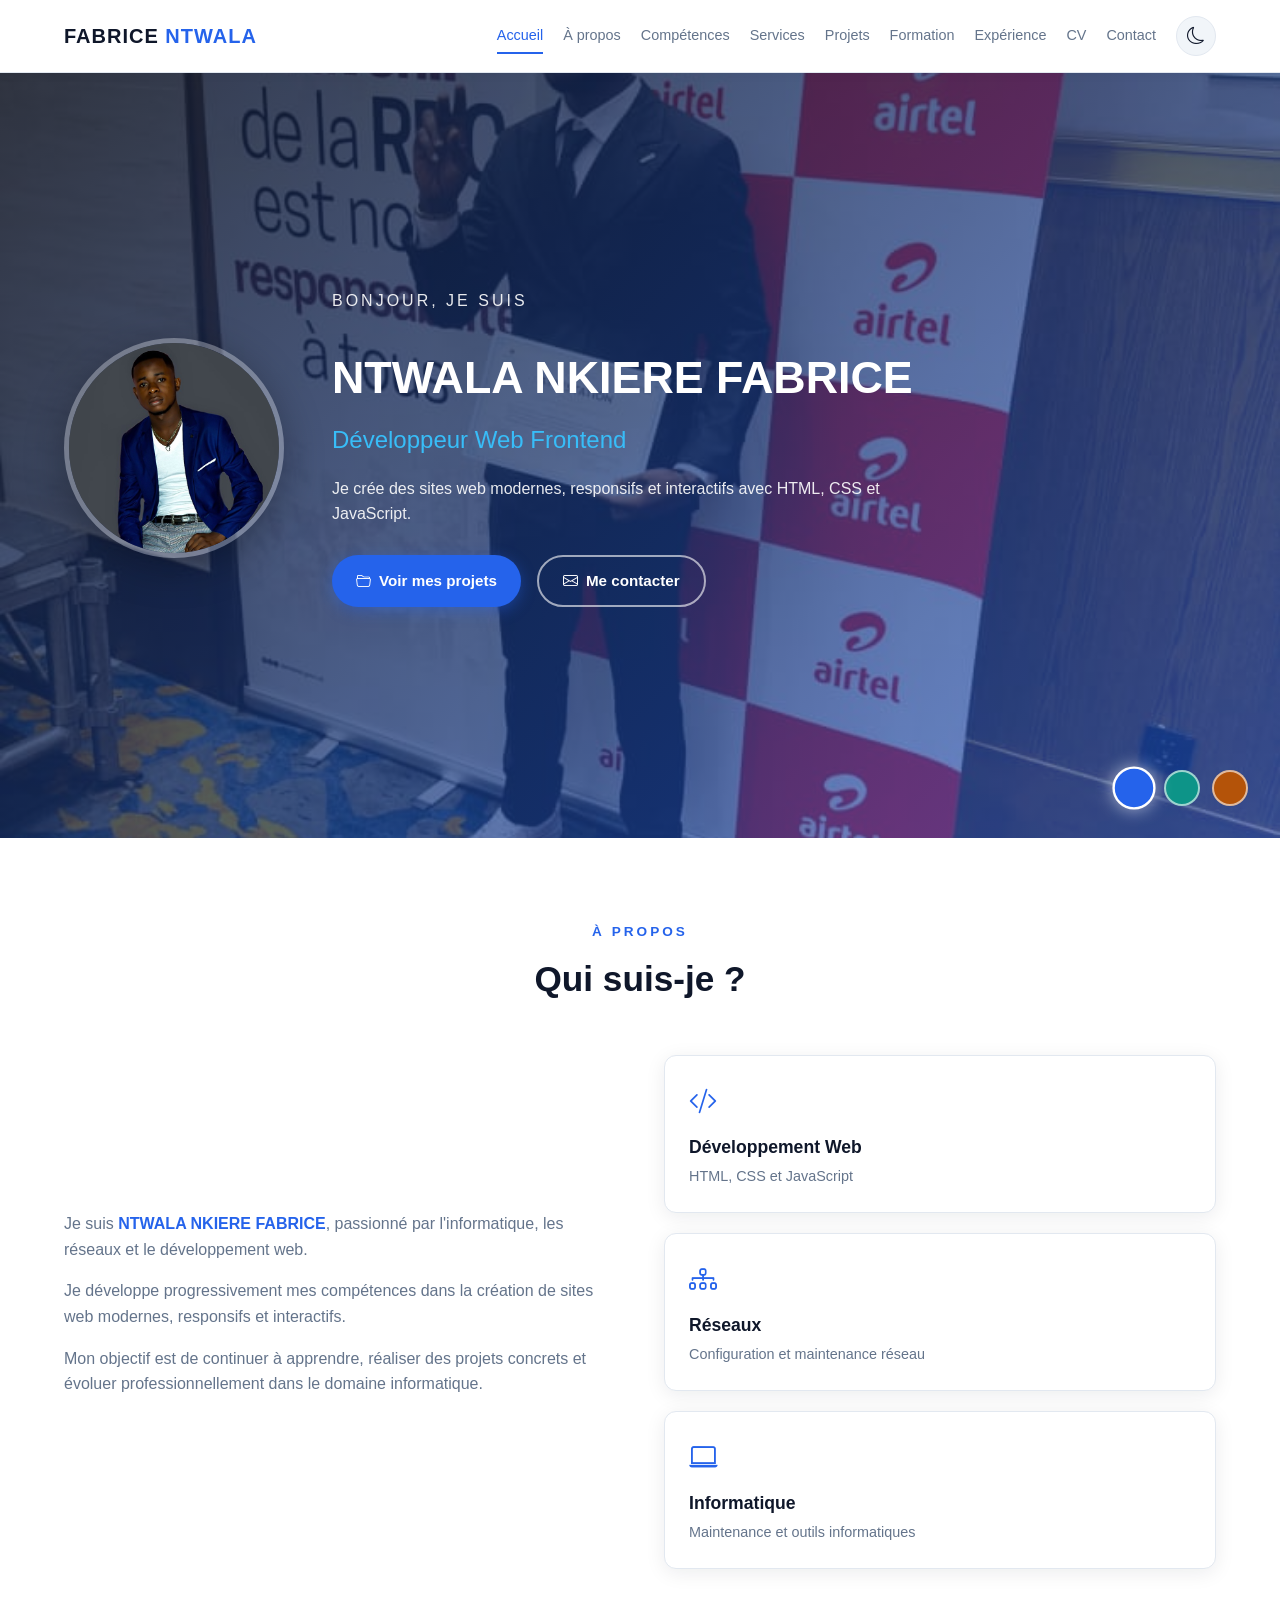
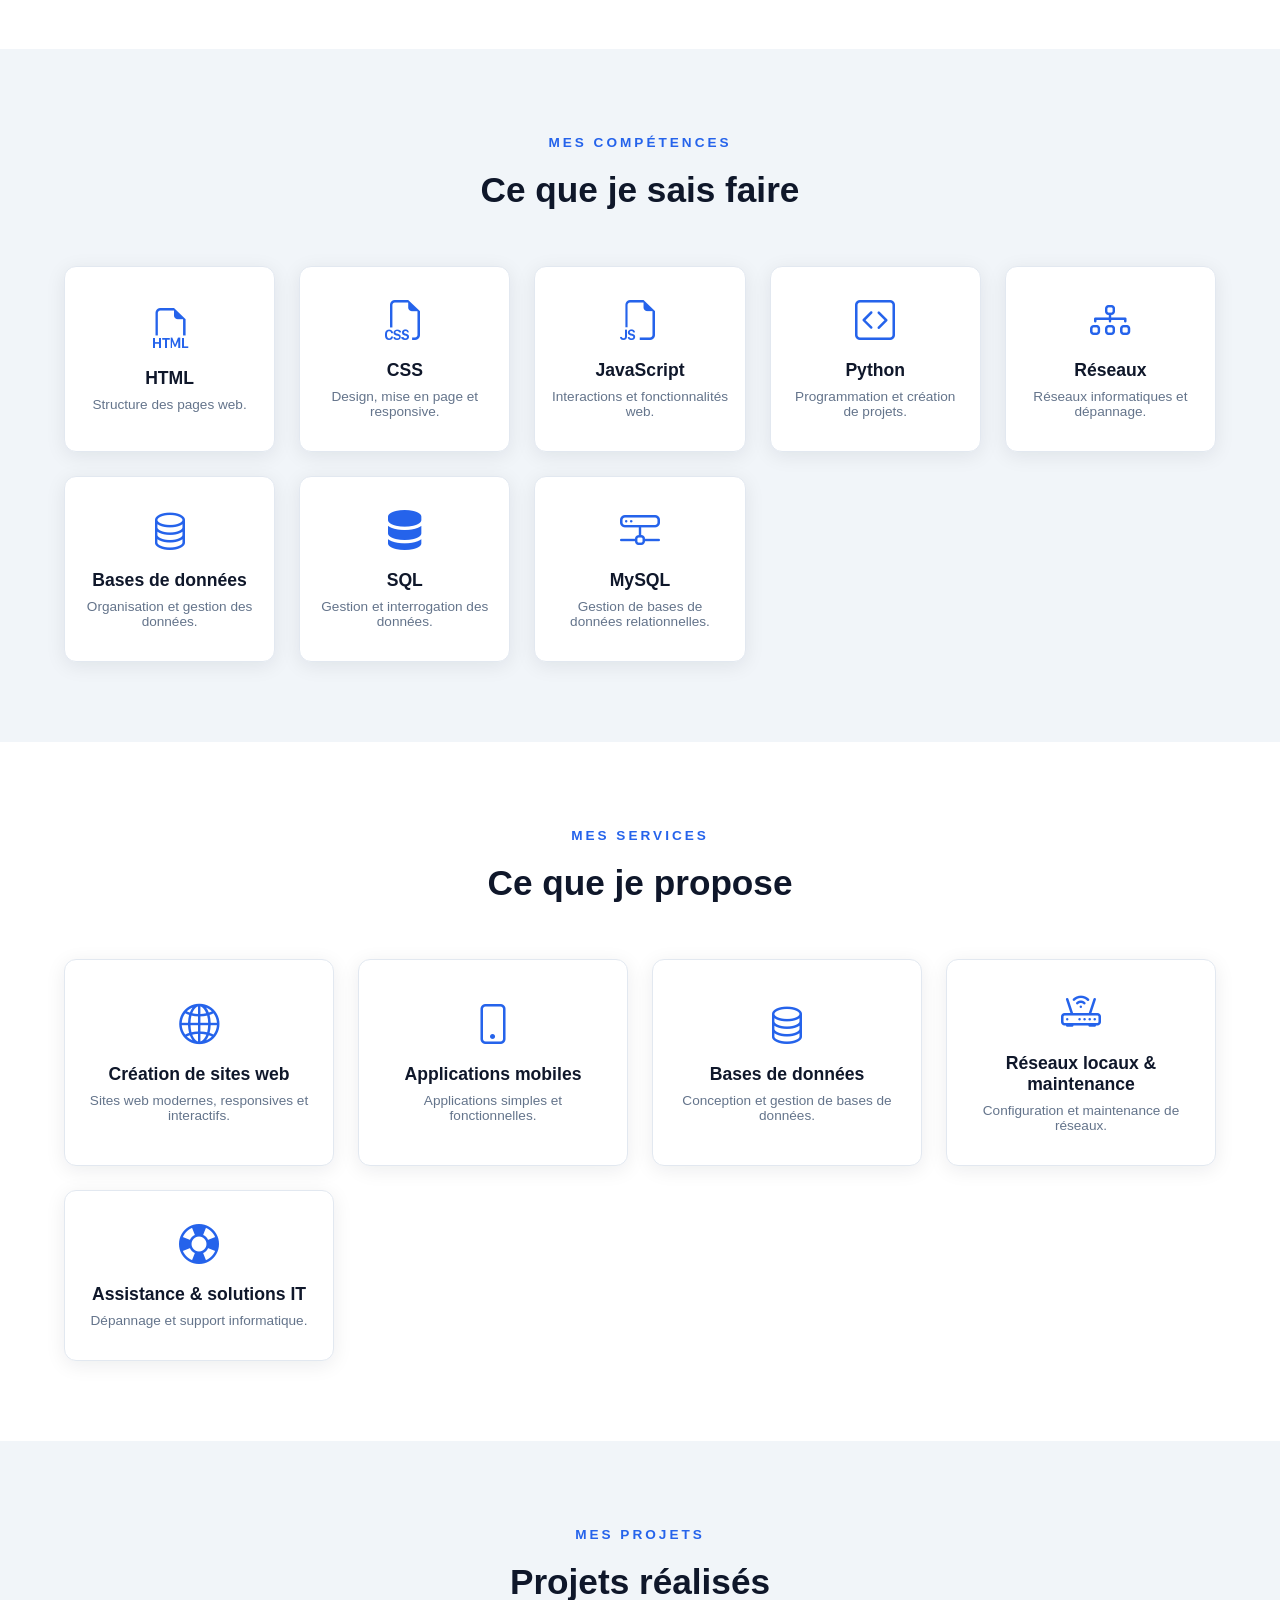
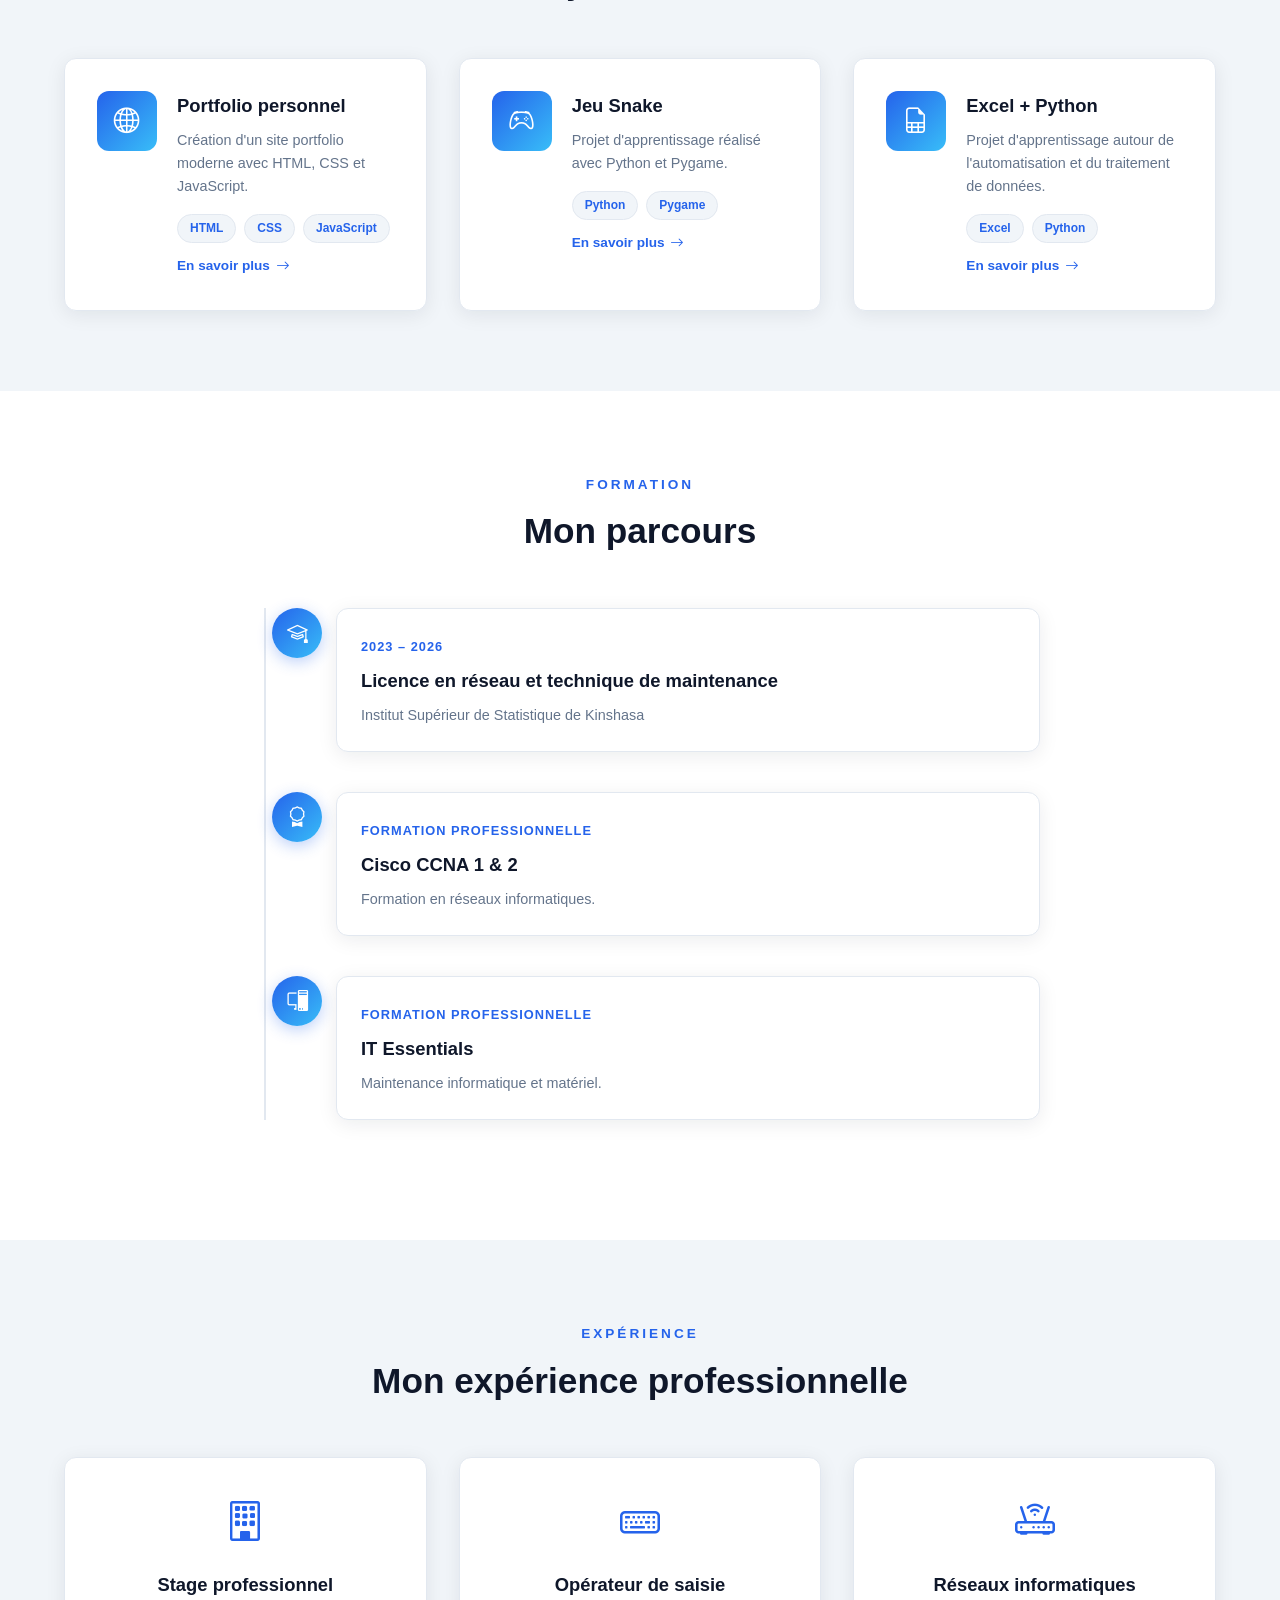
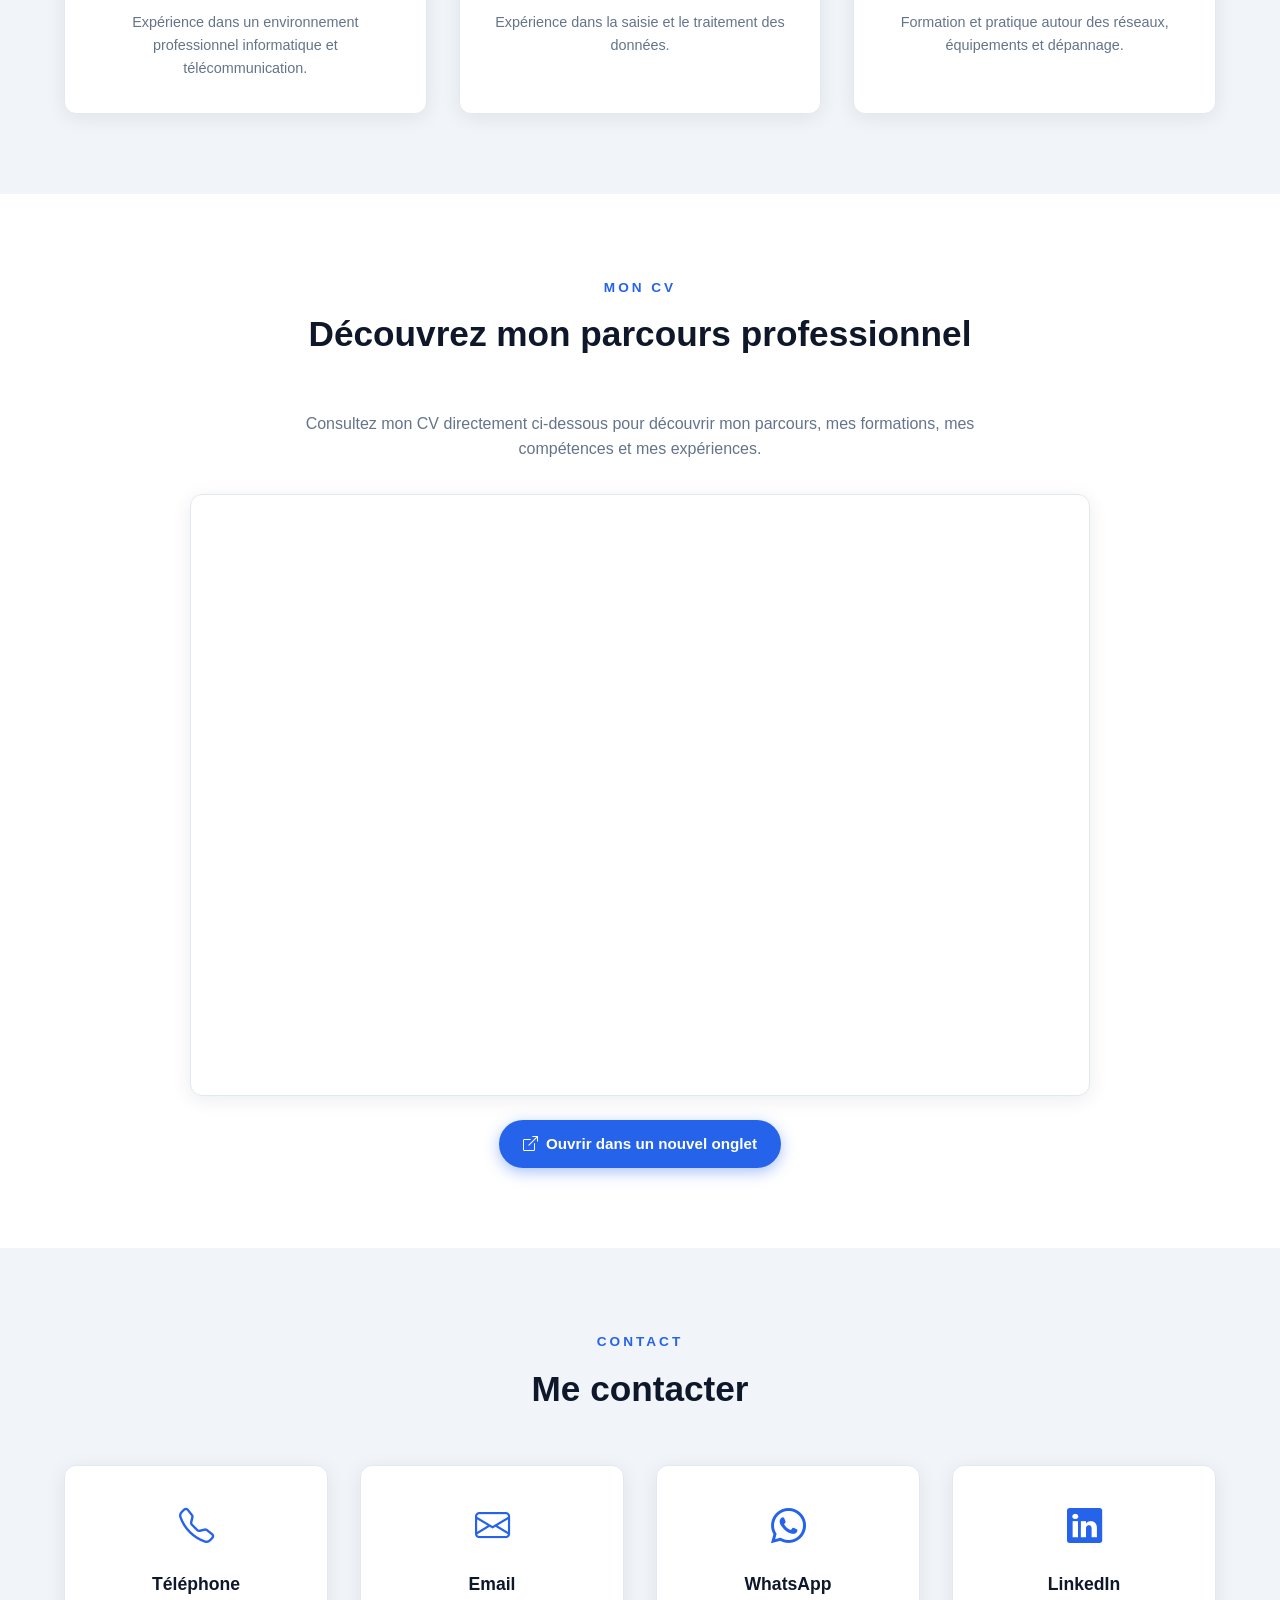
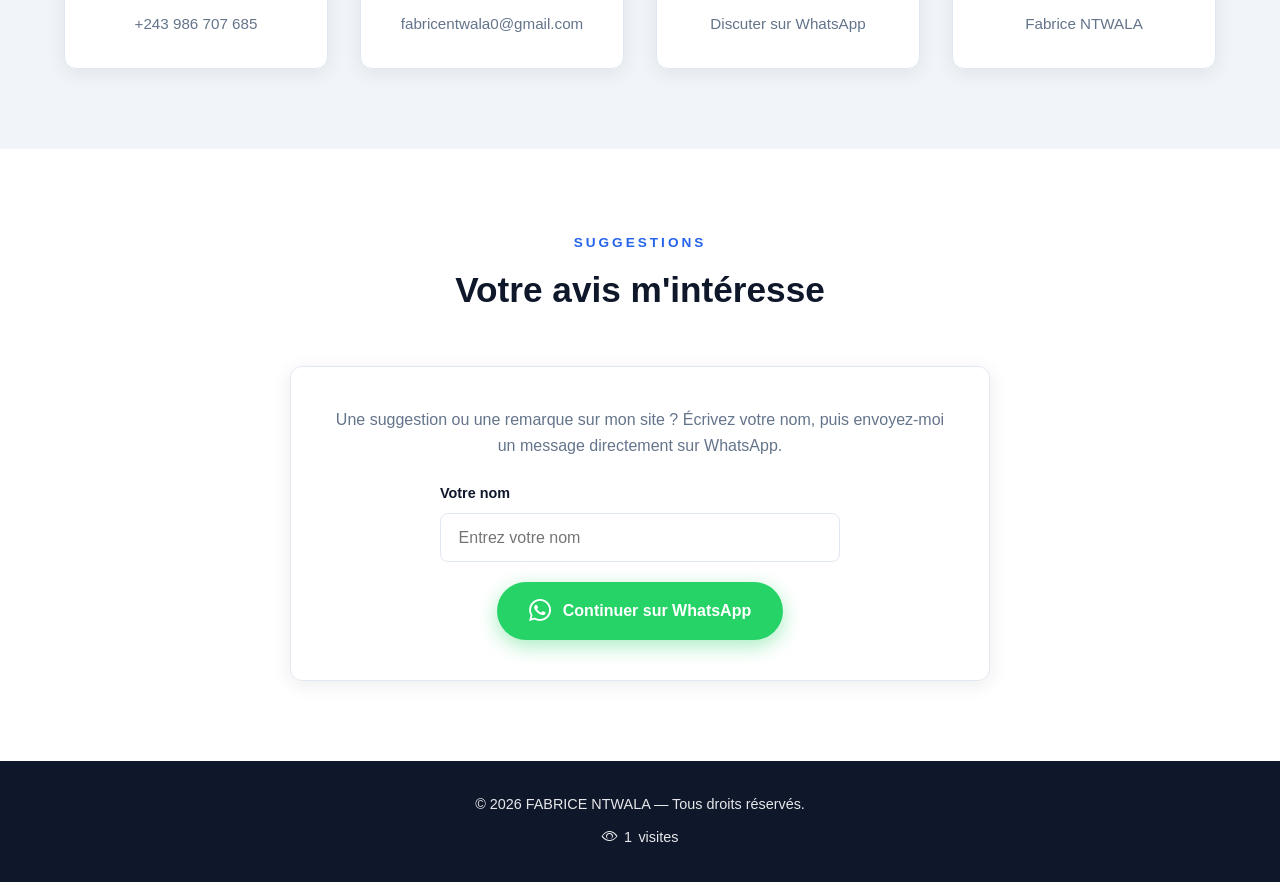
==== commit eb8074fe: "Add portfolio enhancements" ====
--- a/index.html
+++ b/index.html
@@ -15,6 +15,9 @@
         href="https://cdn.jsdelivr.net/npm/bootstrap-icons@1.11.3/font/bootstrap-icons.min.css"
     >
 
+    <!-- Favicon SVG -->
+    <link rel="icon" type="image/svg+xml" href="favicon.svg">
+
     <!-- Notre CSS -->
     <link rel="stylesheet" href="style.css">
   <meta property="og:image" content="https://bolt.new/static/og_default.png">
@@ -620,7 +623,9 @@
                     <div class="contact-card">
                         <i class="bi bi-linkedin"></i>
                         <h3>LinkedIn</h3>
-                        <p>Fabrice NTWALA</p>
+                        <a href="https://www.linkedin.com/in/fabrice-ntwala-4a945440a" target="_blank" rel="noopener noreferrer">
+                            Fabrice NTWALA
+                        </a>
                     </div>
 
                 </div>
@@ -681,8 +686,17 @@
                 © <span id="current-year"></span>
                 FABRICE NTWALA — Tous droits réservés.
             </p>
+            <p class="visit-counter">
+                <i class="bi bi-eye"></i>
+                <span id="visit-count">0</span> visites
+            </p>
         </div>
     </footer>
+
+    <!-- Bouton retour en haut -->
+    <button id="back-to-top" class="back-to-top" aria-label="Retour en haut" type="button">
+        <i class="bi bi-arrow-up"></i>
+    </button>
 
 
     <!-- ================= MODALE GÉNÉRIQUE ================= -->
--- a/style.css
+++ b/style.css
@@ -1029,6 +1029,80 @@
 .footer p {
     font-size: 0.9rem;
     opacity: 0.9;
+}
+
+/* ===================== INDICATEUR SECTION ACTIVE ===================== */
+.nav-menu a.active {
+    color: var(--primary);
+}
+
+.nav-menu a.active::after {
+    width: 100%;
+}
+
+/* ===================== BOUTON RETOUR EN HAUT ===================== */
+.back-to-top {
+    position: fixed;
+    bottom: 2rem;
+    left: 2rem;
+    width: 48px;
+    height: 48px;
+    border-radius: 50%;
+    background: var(--primary);
+    color: #fff;
+    border: none;
+    cursor: pointer;
+    font-size: 1.3rem;
+    display: flex;
+    align-items: center;
+    justify-content: center;
+    box-shadow: 0 4px 15px rgba(37, 99, 235, 0.4);
+    opacity: 0;
+    visibility: hidden;
+    transform: translateY(20px);
+    transition: all var(--transition);
+    z-index: 999;
+}
+
+.back-to-top.visible {
+    opacity: 1;
+    visibility: visible;
+    transform: translateY(0);
+}
+
+.back-to-top:hover {
+    background: var(--primary-dark);
+    transform: translateY(-3px);
+    box-shadow: 0 6px 20px rgba(37, 99, 235, 0.5);
+}
+
+/* ===================== ANIMATION REVEAL ===================== */
+@media (prefers-reduced-motion: no-preference) {
+    .reveal {
+        opacity: 0;
+        transform: translateY(30px);
+        transition: opacity 0.6s ease, transform 0.6s ease;
+    }
+
+    .reveal.visible {
+        opacity: 1;
+        transform: translateY(0);
+    }
+}
+
+/* ===================== COMPTEUR VISITES ===================== */
+.visit-counter {
+    margin-top: 0.5rem;
+    font-size: 0.8rem;
+    opacity: 0.7;
+    display: flex;
+    align-items: center;
+    justify-content: center;
+    gap: 0.4rem;
+}
+
+.visit-counter i {
+    font-size: 1rem;
 }
 
 /* ===================== RESPONSIVE ===================== */
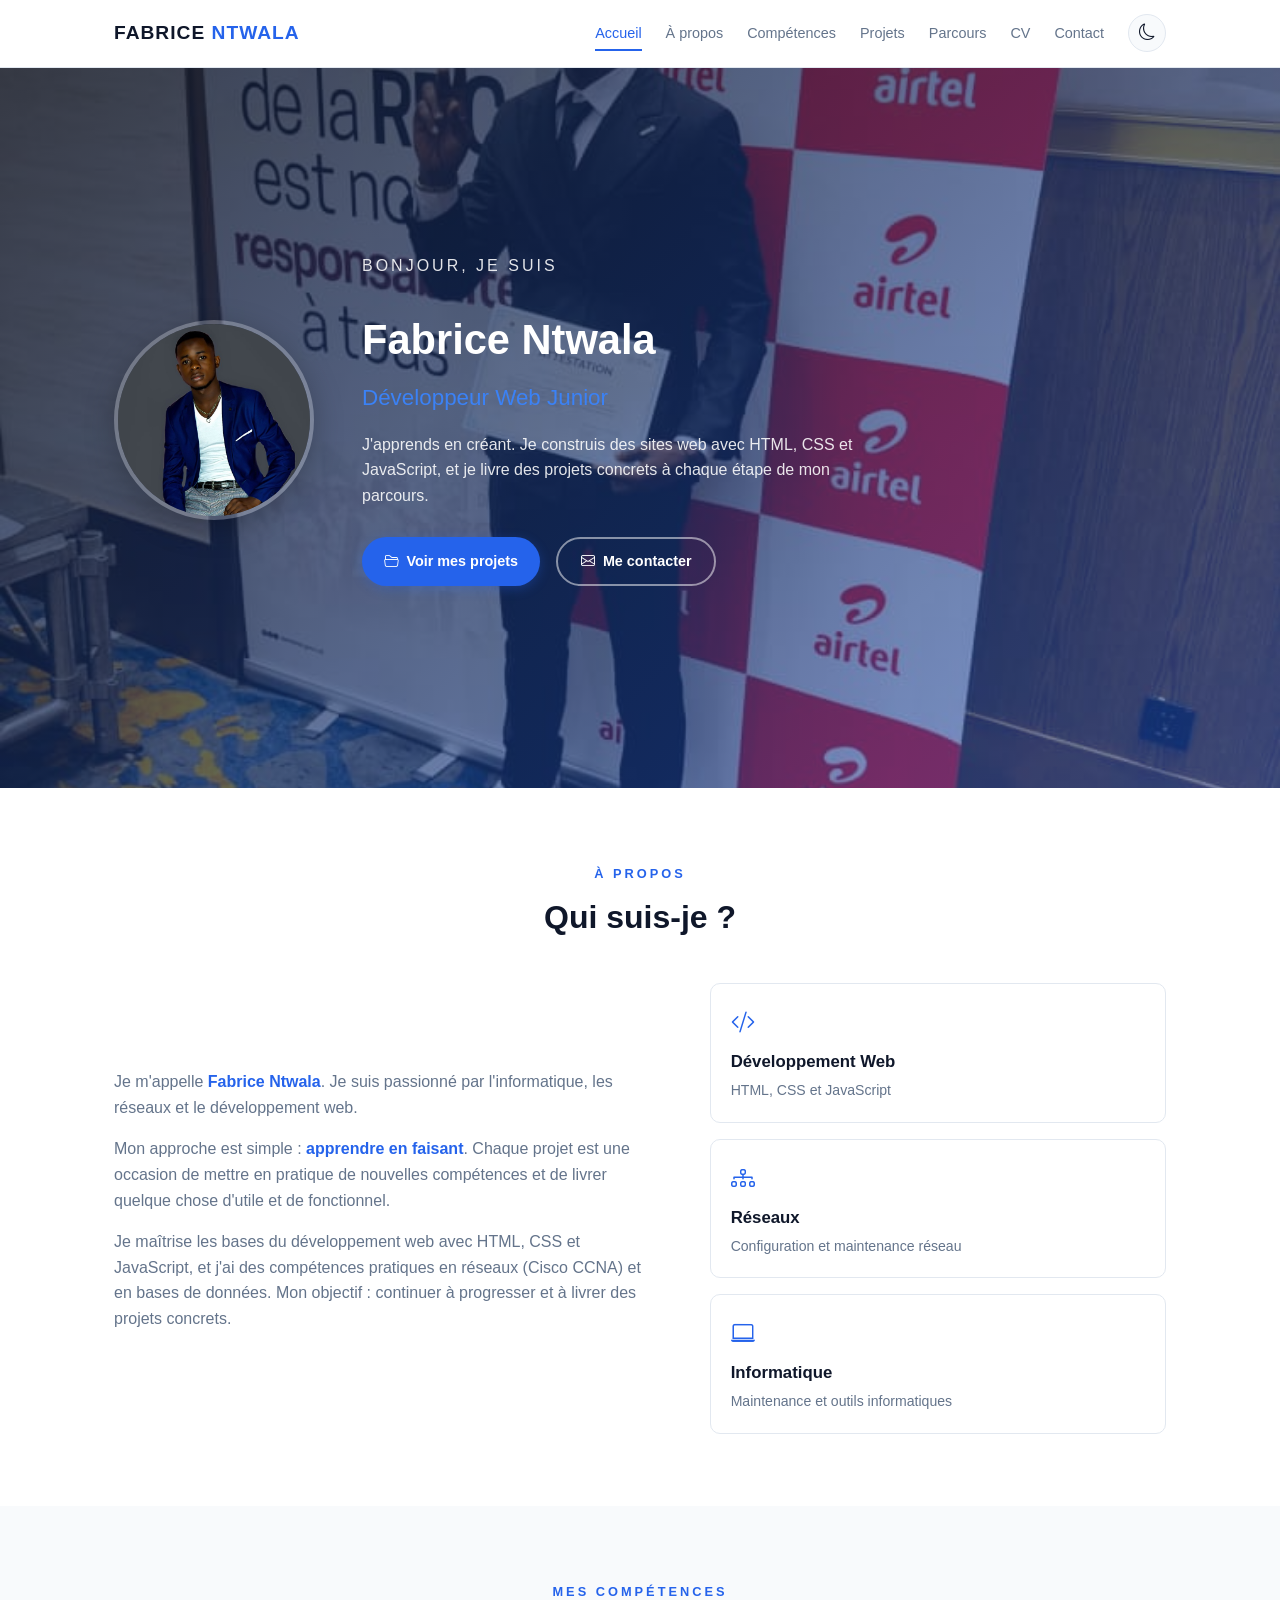
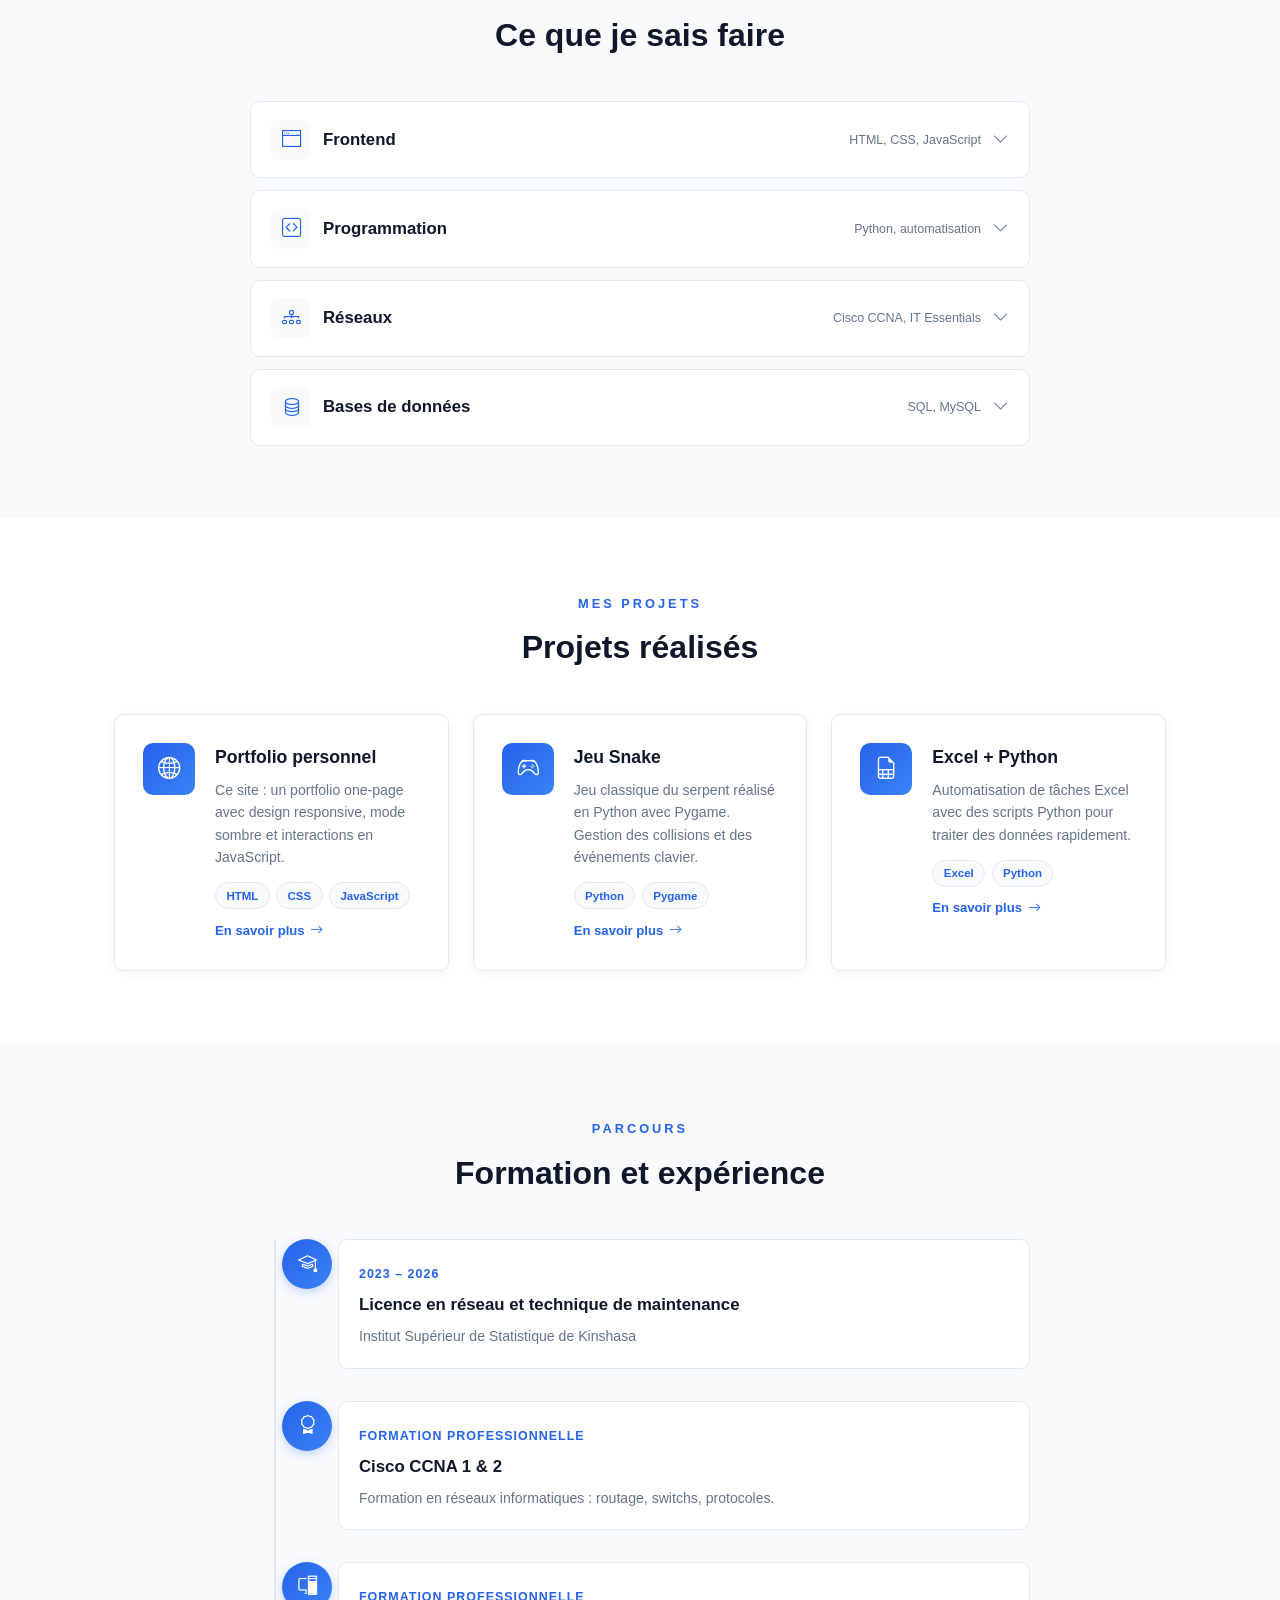
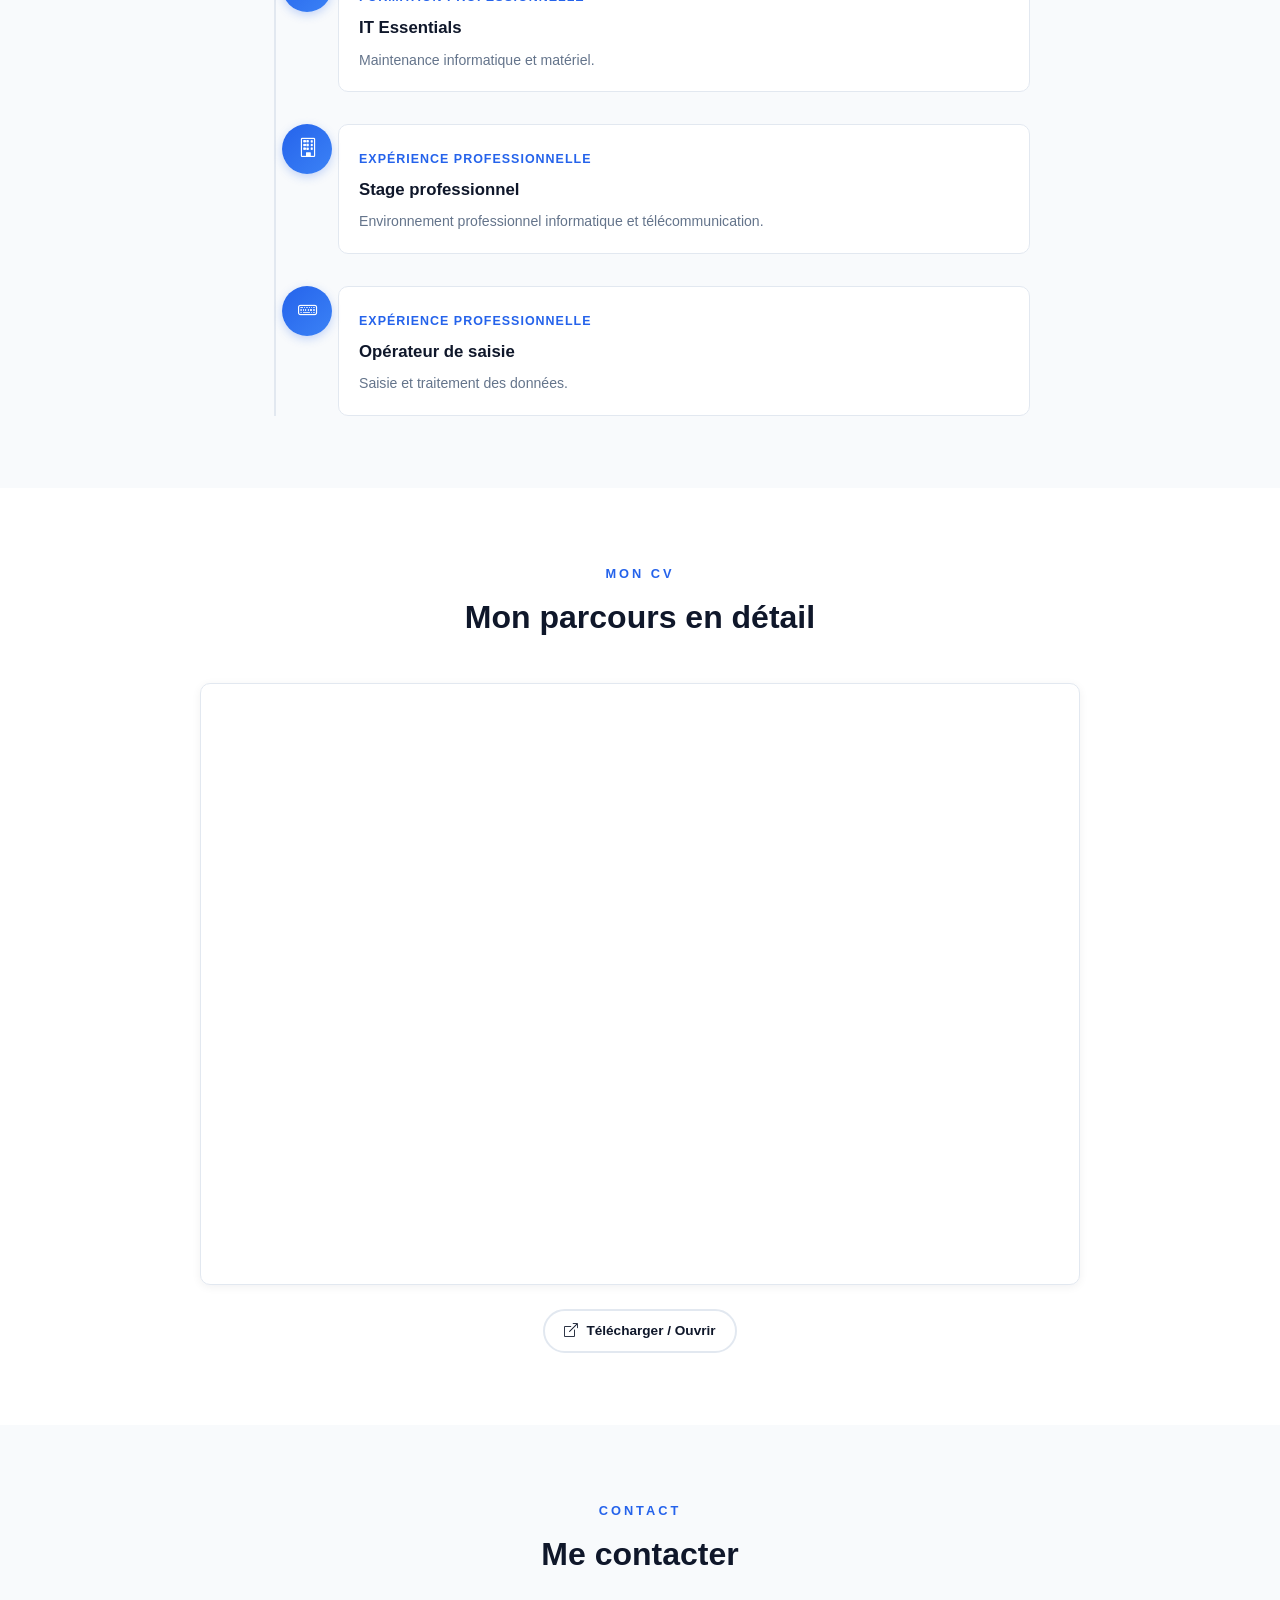
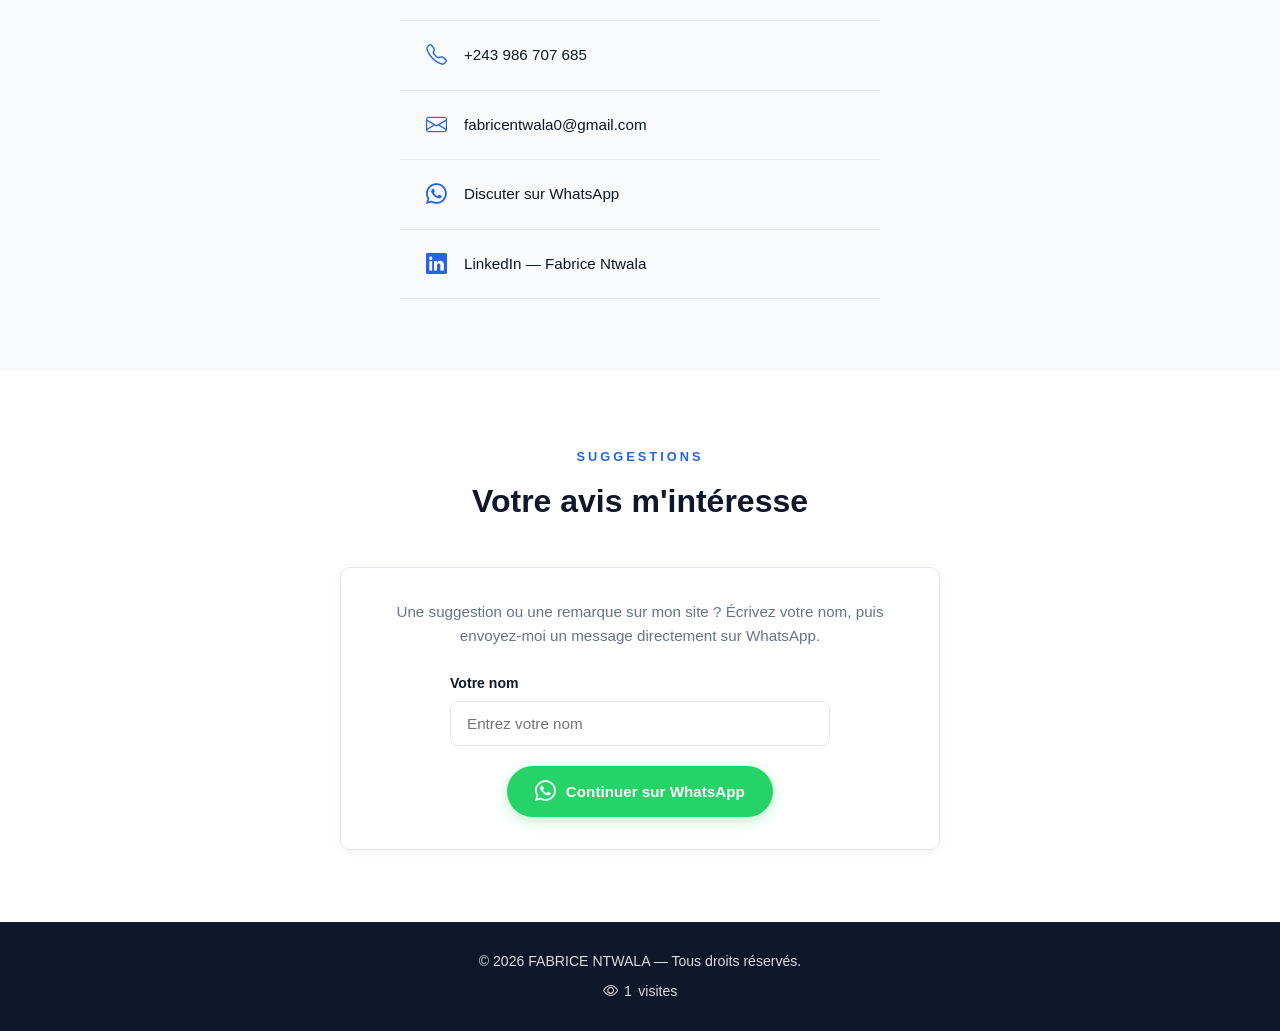
==== commit dc2de14c: "Refactor website structure and content" ====
--- a/index.html
+++ b/index.html
@@ -3,24 +3,19 @@
 <head>
     <meta charset="UTF-8">
     <meta name="viewport" content="width=device-width, initial-scale=1.0">
-    <title>Fabrice Ntwala | Développeur Web Frontend</title>
-    <meta name="description" content="Portfolio de Fabrice Ntwala, développeur web frontend passionné par l'informatique, les réseaux et la création de sites web modernes et responsives.">
+    <title>Fabrice Ntwala | Développeur Web Junior</title>
+    <meta name="description" content="Portfolio de Fabrice Ntwala, développeur web junior passionné par l'informatique, les réseaux et la création de sites web modernes et responsives.">
     <meta property="og:title" content="Fabrice Ntwala | Portfolio">
-    <meta property="og:description" content="Développeur web frontend passionné par l'informatique, les réseaux et la création de sites web modernes.">
+    <meta property="og:description" content="Développeur web junior passionné par l'informatique, les réseaux et la création de sites web modernes.">
     <meta property="og:type" content="website">
 
-    <!-- Bootstrap Icons -->
     <link
         rel="stylesheet"
         href="https://cdn.jsdelivr.net/npm/bootstrap-icons@1.11.3/font/bootstrap-icons.min.css"
     >
-
-    <!-- Favicon SVG -->
     <link rel="icon" type="image/svg+xml" href="favicon.svg">
-
-    <!-- Notre CSS -->
     <link rel="stylesheet" href="style.css">
-  <meta property="og:image" content="https://bolt.new/static/og_default.png">
+    <meta property="og:image" content="https://bolt.new/static/og_default.png">
     <meta name="twitter:card" content="summary_large_image">
     <meta name="twitter:image" content="https://bolt.new/static/og_default.png">
 </head>
@@ -49,10 +44,8 @@
                 <a href="#accueil">Accueil</a>
                 <a href="#apropos">À propos</a>
                 <a href="#competences">Compétences</a>
-                <a href="#services">Services</a>
                 <a href="#projets">Projets</a>
-                <a href="#formation">Formation</a>
-                <a href="#experience">Expérience</a>
+                <a href="#parcours">Parcours</a>
                 <a href="#cv">CV</a>
                 <a href="#contact">Contact</a>
 
@@ -90,13 +83,14 @@
 
                     <p class="hero-small-title">Bonjour, je suis</p>
 
-                    <h1>NTWALA NKIERE FABRICE</h1>
-
-                    <h2>Développeur Web Frontend</h2>
+                    <h1>Fabrice Ntwala</h1>
+
+                    <h2 class="hero-subtitle">Développeur Web Junior</h2>
 
                     <p>
-                        Je crée des sites web modernes, responsifs et
-                        interactifs avec HTML, CSS et JavaScript.
+                        J'apprends en créant. Je construis des sites web
+                        avec HTML, CSS et JavaScript, et je livre des
+                        projets concrets à chaque étape de mon parcours.
                     </p>
 
                     <div class="hero-buttons">
@@ -117,30 +111,6 @@
 
             </div>
 
-            <!-- Boutons des arrière-plans -->
-            <div class="background-controls">
-                <button
-                    class="background-btn active"
-                    data-background="fond1.jpg"
-                    aria-label="Arrière-plan 1"
-                    type="button"
-                ></button>
-
-                <button
-                    class="background-btn"
-                    data-background="fond2.jpg"
-                    aria-label="Arrière-plan 2"
-                    type="button"
-                ></button>
-
-                <button
-                    class="background-btn"
-                    data-background="fond3.jpg"
-                    aria-label="Arrière-plan 3"
-                    type="button"
-                ></button>
-            </div>
-
         </section>
 
 
@@ -157,22 +127,26 @@
 
                     <div class="about-text">
                         <p>
-                            Je suis <strong>NTWALA NKIERE FABRICE</strong>,
-                            passionné par l'informatique, les réseaux
-                            et le développement web.
+                            Je m'appelle <strong>Fabrice Ntwala</strong>.
+                            Je suis passionné par l'informatique, les
+                            réseaux et le développement web.
                         </p>
 
                         <p>
-                            Je développe progressivement mes compétences
-                            dans la création de sites web modernes,
-                            responsifs et interactifs.
+                            Mon approche est simple : <strong>apprendre
+                            en faisant</strong>. Chaque projet est une
+                            occasion de mettre en pratique de nouvelles
+                            compétences et de livrer quelque chose
+                            d'utile et de fonctionnel.
                         </p>
 
                         <p>
-                            Mon objectif est de continuer à apprendre,
-                            réaliser des projets concrets et évoluer
-                            professionnellement dans le domaine
-                            informatique.
+                            Je maîtrise les bases du développement web
+                            avec HTML, CSS et JavaScript, et j'ai des
+                            compétences pratiques en réseaux (Cisco
+                            CCNA) et en bases de données. Mon objectif :
+                            continuer à progresser et à livrer des
+                            projets concrets.
                         </p>
                     </div>
 
@@ -213,128 +187,129 @@
                     <h2>Ce que je sais faire</h2>
                 </div>
 
-                <div class="skills-grid">
-
-                    <button class="skill-card" type="button"
-                        data-skill="html"
-                        aria-label="En savoir plus sur HTML">
-                        <i class="bi bi-filetype-html"></i>
-                        <h3>HTML</h3>
-                        <p>Structure des pages web.</p>
-                    </button>
-
-                    <button class="skill-card" type="button"
-                        data-skill="css"
-                        aria-label="En savoir plus sur CSS">
-                        <i class="bi bi-filetype-css"></i>
-                        <h3>CSS</h3>
-                        <p>Design, mise en page et responsive.</p>
-                    </button>
-
-                    <button class="skill-card" type="button"
-                        data-skill="javascript"
-                        aria-label="En savoir plus sur JavaScript">
-                        <i class="bi bi-filetype-js"></i>
-                        <h3>JavaScript</h3>
-                        <p>Interactions et fonctionnalités web.</p>
-                    </button>
-
-                    <button class="skill-card" type="button"
-                        data-skill="python"
-                        aria-label="En savoir plus sur Python">
-                        <i class="bi bi-code-square"></i>
-                        <h3>Python</h3>
-                        <p>Programmation et création de projets.</p>
-                    </button>
-
-                    <button class="skill-card" type="button"
-                        data-skill="reseaux"
-                        aria-label="En savoir plus sur Réseaux informatiques">
-                        <i class="bi bi-diagram-3"></i>
-                        <h3>Réseaux</h3>
-                        <p>Réseaux informatiques et dépannage.</p>
-                    </button>
-
-                    <button class="skill-card" type="button"
-                        data-skill="bases-donnees"
-                        aria-label="En savoir plus sur Bases de données">
-                        <i class="bi bi-database"></i>
-                        <h3>Bases de données</h3>
-                        <p>Organisation et gestion des données.</p>
-                    </button>
-
-                    <button class="skill-card" type="button"
-                        data-skill="sql"
-                        aria-label="En savoir plus sur SQL">
-                        <i class="bi bi-server"></i>
-                        <h3>SQL</h3>
-                        <p>Gestion et interrogation des données.</p>
-                    </button>
-
-                    <button class="skill-card" type="button"
-                        data-skill="mysql"
-                        aria-label="En savoir plus sur MySQL">
-                        <i class="bi bi-hdd-network"></i>
-                        <h3>MySQL</h3>
-                        <p>Gestion de bases de données relationnelles.</p>
-                    </button>
-
-                </div>
-
-            </div>
-        </section>
-
-
-        <!-- ================= SERVICES ================= -->
-        <section class="section" id="services">
-            <div class="container">
-
-                <div class="section-title">
-                    <span>MES SERVICES</span>
-                    <h2>Ce que je propose</h2>
-                </div>
-
-                <div class="services-grid">
-
-                    <button class="service-card" type="button"
-                        data-service="web"
-                        aria-label="En savoir plus sur Création de sites web">
-                        <i class="bi bi-globe2"></i>
-                        <h3>Création de sites web</h3>
-                        <p>Sites web modernes, responsives et interactifs.</p>
-                    </button>
-
-                    <button class="service-card" type="button"
-                        data-service="mobile"
-                        aria-label="En savoir plus sur Applications mobiles">
-                        <i class="bi bi-phone"></i>
-                        <h3>Applications mobiles</h3>
-                        <p>Applications simples et fonctionnelles.</p>
-                    </button>
-
-                    <button class="service-card" type="button"
-                        data-service="bdd"
-                        aria-label="En savoir plus sur Bases de données">
-                        <i class="bi bi-database"></i>
-                        <h3>Bases de données</h3>
-                        <p>Conception et gestion de bases de données.</p>
-                    </button>
-
-                    <button class="service-card" type="button"
-                        data-service="reseaux"
-                        aria-label="En savoir plus sur Réseaux locaux et maintenance">
-                        <i class="bi bi-router"></i>
-                        <h3>Réseaux locaux & maintenance</h3>
-                        <p>Configuration et maintenance de réseaux.</p>
-                    </button>
-
-                    <button class="service-card" type="button"
-                        data-service="assistance"
-                        aria-label="En savoir plus sur Assistance et solutions informatiques">
-                        <i class="bi bi-life-preserver"></i>
-                        <h3>Assistance & solutions IT</h3>
-                        <p>Dépannage et support informatique.</p>
-                    </button>
+                <div class="skills-accordion">
+
+                    <div class="skill-category">
+                        <button class="skill-category-header" type="button" aria-expanded="false">
+                            <span class="skill-category-icon"><i class="bi bi-window-fullscreen"></i></span>
+                            <span class="skill-category-name">Frontend</span>
+                            <span class="skill-category-badge">HTML, CSS, JavaScript</span>
+                            <span class="skill-category-toggle"><i class="bi bi-chevron-down"></i></span>
+                        </button>
+                        <div class="skill-category-body">
+                            <div class="skill-items">
+                                <div class="skill-item">
+                                    <i class="bi bi-filetype-html"></i>
+                                    <div>
+                                        <h4>HTML</h4>
+                                        <p>Structure sémantique des pages web, formulaires, accessibilité.</p>
+                                    </div>
+                                </div>
+                                <div class="skill-item">
+                                    <i class="bi bi-filetype-css"></i>
+                                    <div>
+                                        <h4>CSS</h4>
+                                        <p>Mise en page responsive, animations, mode clair/sombre.</p>
+                                    </div>
+                                </div>
+                                <div class="skill-item">
+                                    <i class="bi bi-filetype-js"></i>
+                                    <div>
+                                        <h4>JavaScript</h4>
+                                        <p>Interactions, manipulation du DOM, formulaires, APIs.</p>
+                                    </div>
+                                </div>
+                            </div>
+                        </div>
+                    </div>
+
+                    <div class="skill-category">
+                        <button class="skill-category-header" type="button" aria-expanded="false">
+                            <span class="skill-category-icon"><i class="bi bi-code-square"></i></span>
+                            <span class="skill-category-name">Programmation</span>
+                            <span class="skill-category-badge">Python, automatisation</span>
+                            <span class="skill-category-toggle"><i class="bi bi-chevron-down"></i></span>
+                        </button>
+                        <div class="skill-category-body">
+                            <div class="skill-items">
+                                <div class="skill-item">
+                                    <i class="bi bi-code-square"></i>
+                                    <div>
+                                        <h4>Python</h4>
+                                        <p>Automatisation, traitement de données, projets d'apprentissage.</p>
+                                    </div>
+                                </div>
+                                <div class="skill-item">
+                                    <i class="bi bi-file-earmark-spreadsheet"></i>
+                                    <div>
+                                        <h4>Automatisation Excel</h4>
+                                        <p>Scripts Python pour traiter et automatiser des fichiers Excel.</p>
+                                    </div>
+                                </div>
+                            </div>
+                        </div>
+                    </div>
+
+                    <div class="skill-category">
+                        <button class="skill-category-header" type="button" aria-expanded="false">
+                            <span class="skill-category-icon"><i class="bi bi-diagram-3"></i></span>
+                            <span class="skill-category-name">Réseaux</span>
+                            <span class="skill-category-badge">Cisco CCNA, IT Essentials</span>
+                            <span class="skill-category-toggle"><i class="bi bi-chevron-down"></i></span>
+                        </button>
+                        <div class="skill-category-body">
+                            <div class="skill-items">
+                                <div class="skill-item">
+                                    <i class="bi bi-diagram-3"></i>
+                                    <div>
+                                        <h4>Réseaux informatiques</h4>
+                                        <p>Configuration de réseaux locaux (LAN), TCP/IP, DNS, DHCP, dépannage.</p>
+                                    </div>
+                                </div>
+                                <div class="skill-item">
+                                    <i class="bi bi-router"></i>
+                                    <div>
+                                        <h4>Cisco CCNA 1 & 2</h4>
+                                        <p>Paramétrage de routeurs et switchs, routage, sécurité réseau.</p>
+                                    </div>
+                                </div>
+                                <div class="skill-item">
+                                    <i class="bi bi-pc-display"></i>
+                                    <div>
+                                        <h4>IT Essentials</h4>
+                                        <p>Maintenance matérielle et logicielle, support informatique.</p>
+                                    </div>
+                                </div>
+                            </div>
+                        </div>
+                    </div>
+
+                    <div class="skill-category">
+                        <button class="skill-category-header" type="button" aria-expanded="false">
+                            <span class="skill-category-icon"><i class="bi bi-database"></i></span>
+                            <span class="skill-category-name">Bases de données</span>
+                            <span class="skill-category-badge">SQL, MySQL</span>
+                            <span class="skill-category-toggle"><i class="bi bi-chevron-down"></i></span>
+                        </button>
+                        <div class="skill-category-body">
+                            <div class="skill-items">
+                                <div class="skill-item">
+                                    <i class="bi bi-server"></i>
+                                    <div>
+                                        <h4>SQL</h4>
+                                        <p>Requêtes SELECT, INSERT, UPDATE, JOIN, filtrage et tri.</p>
+                                    </div>
+                                </div>
+                                <div class="skill-item">
+                                    <i class="bi bi-hdd-network"></i>
+                                    <div>
+                                        <h4>MySQL</h4>
+                                        <p>Création de tables, relations, administration et optimisation.</p>
+                                    </div>
+                                </div>
+                            </div>
+                        </div>
+                    </div>
 
                 </div>
 
@@ -343,7 +318,7 @@
 
 
         <!-- ================= PROJETS ================= -->
-        <section class="section section-alt" id="projets">
+        <section class="section" id="projets">
             <div class="container">
 
                 <div class="section-title">
@@ -366,8 +341,9 @@
                             <h3>Portfolio personnel</h3>
 
                             <p>
-                                Création d'un site portfolio moderne
-                                avec HTML, CSS et JavaScript.
+                                Ce site : un portfolio one-page avec
+                                design responsive, mode sombre et
+                                interactions en JavaScript.
                             </p>
 
                             <div class="tags">
@@ -394,8 +370,9 @@
                             <h3>Jeu Snake</h3>
 
                             <p>
-                                Projet d'apprentissage réalisé avec
-                                Python et Pygame.
+                                Jeu classique du serpent réalisé en
+                                Python avec Pygame. Gestion des
+                                collisions et des événements clavier.
                             </p>
 
                             <div class="tags">
@@ -421,9 +398,9 @@
                             <h3>Excel + Python</h3>
 
                             <p>
-                                Projet d'apprentissage autour de
-                                l'automatisation et du traitement
-                                de données.
+                                Automatisation de tâches Excel avec
+                                des scripts Python pour traiter des
+                                données rapidement.
                             </p>
 
                             <div class="tags">
@@ -441,13 +418,13 @@
         </section>
 
 
-        <!-- ================= FORMATION ================= -->
-        <section class="section" id="formation">
+        <!-- ================= PARCOURS (FORMATION + EXPÉRIENCE) ================= -->
+        <section class="section section-alt" id="parcours">
             <div class="container">
 
                 <div class="section-title">
-                    <span>FORMATION</span>
-                    <h2>Mon parcours</h2>
+                    <span>PARCOURS</span>
+                    <h2>Formation et expérience</h2>
                 </div>
 
                 <div class="timeline">
@@ -473,7 +450,7 @@
                         <div class="timeline-content">
                             <span>Formation professionnelle</span>
                             <h3>Cisco CCNA 1 & 2</h3>
-                            <p>Formation en réseaux informatiques.</p>
+                            <p>Formation en réseaux informatiques : routage, switchs, protocoles.</p>
                         </div>
                     </div>
 
@@ -490,52 +467,31 @@
                         </div>
                     </div>
 
-                </div>
-
-            </div>
-        </section>
-
-
-        <!-- ================= EXPÉRIENCE ================= -->
-        <section class="section section-alt" id="experience">
-            <div class="container">
-
-                <div class="section-title">
-                    <span>EXPÉRIENCE</span>
-                    <h2>Mon expérience professionnelle</h2>
-                </div>
-
-                <div class="experience-grid">
-
-                    <article class="experience-card">
-                        <i class="bi bi-building"></i>
-                        <h3>Stage professionnel</h3>
-                        <p>
-                            Expérience dans un environnement
-                            professionnel informatique et
-                            télécommunication.
-                        </p>
-                    </article>
-
-
-                    <article class="experience-card">
-                        <i class="bi bi-keyboard"></i>
-                        <h3>Opérateur de saisie</h3>
-                        <p>
-                            Expérience dans la saisie et le traitement
-                            des données.
-                        </p>
-                    </article>
-
-
-                    <article class="experience-card">
-                        <i class="bi bi-router"></i>
-                        <h3>Réseaux informatiques</h3>
-                        <p>
-                            Formation et pratique autour des réseaux,
-                            équipements et dépannage.
-                        </p>
-                    </article>
+
+                    <div class="timeline-item">
+                        <div class="timeline-icon">
+                            <i class="bi bi-building"></i>
+                        </div>
+
+                        <div class="timeline-content">
+                            <span>Expérience professionnelle</span>
+                            <h3>Stage professionnel</h3>
+                            <p>Environnement professionnel informatique et télécommunication.</p>
+                        </div>
+                    </div>
+
+
+                    <div class="timeline-item">
+                        <div class="timeline-icon">
+                            <i class="bi bi-keyboard"></i>
+                        </div>
+
+                        <div class="timeline-content">
+                            <span>Expérience professionnelle</span>
+                            <h3>Opérateur de saisie</h3>
+                            <p>Saisie et traitement des données.</p>
+                        </div>
+                    </div>
 
                 </div>
 
@@ -549,15 +505,7 @@
 
                 <div class="section-title">
                     <span>MON CV</span>
-                    <h2>Découvrez mon parcours professionnel</h2>
-                </div>
-
-                <div class="cv-intro">
-                    <p>
-                        Consultez mon CV directement ci-dessous pour découvrir
-                        mon parcours, mes formations, mes compétences et mes
-                        expériences.
-                    </p>
+                    <h2>Mon parcours en détail</h2>
                 </div>
 
                 <div class="cv-viewer">
@@ -573,10 +521,10 @@
                         href="cv-Fabrice-Ntwala.pdf"
                         target="_blank"
                         rel="noopener noreferrer"
-                        class="btn primary-btn"
+                        class="btn secondary-btn small-btn"
                     >
                         <i class="bi bi-box-arrow-up-right"></i>
-                        Ouvrir dans un nouvel onglet
+                        Télécharger / Ouvrir
                     </a>
                 </div>
 
@@ -593,40 +541,27 @@
                     <h2>Me contacter</h2>
                 </div>
 
-                <div class="contact-grid">
-
-                    <div class="contact-card">
+                <div class="contact-simple">
+
+                    <a href="tel:+243986707685" class="contact-line">
                         <i class="bi bi-telephone"></i>
-                        <h3>Téléphone</h3>
-                        <a href="tel:+243986707685">+243 986 707 685</a>
-                    </div>
-
-
-                    <div class="contact-card">
+                        <span>+243 986 707 685</span>
+                    </a>
+
+                    <a href="mailto:fabricentwala0@gmail.com" class="contact-line">
                         <i class="bi bi-envelope"></i>
-                        <h3>Email</h3>
-                        <a href="mailto:fabricentwala0@gmail.com">
-                            fabricentwala0@gmail.com
-                        </a>
-                    </div>
-
-
-                    <div class="contact-card">
+                        <span>fabricentwala0@gmail.com</span>
+                    </a>
+
+                    <a href="https://wa.me/243986707685" target="_blank" rel="noopener noreferrer" class="contact-line">
                         <i class="bi bi-whatsapp"></i>
-                        <h3>WhatsApp</h3>
-                        <a href="https://wa.me/243986707685" target="_blank" rel="noopener noreferrer">
-                            Discuter sur WhatsApp
-                        </a>
-                    </div>
-
-
-                    <div class="contact-card">
+                        <span>Discuter sur WhatsApp</span>
+                    </a>
+
+                    <a href="https://www.linkedin.com/in/fabrice-ntwala-4a945440a" target="_blank" rel="noopener noreferrer" class="contact-line">
                         <i class="bi bi-linkedin"></i>
-                        <h3>LinkedIn</h3>
-                        <a href="https://www.linkedin.com/in/fabrice-ntwala-4a945440a" target="_blank" rel="noopener noreferrer">
-                            Fabrice NTWALA
-                        </a>
-                    </div>
+                        <span>LinkedIn — Fabrice Ntwala</span>
+                    </a>
 
                 </div>
 
@@ -693,13 +628,12 @@
         </div>
     </footer>
 
-    <!-- Bouton retour en haut -->
     <button id="back-to-top" class="back-to-top" aria-label="Retour en haut" type="button">
         <i class="bi bi-arrow-up"></i>
     </button>
 
 
-    <!-- ================= MODALE GÉNÉRIQUE ================= -->
+    <!-- ================= MODALE PROJETS ================= -->
     <div class="modal-overlay" id="modal-overlay" aria-hidden="true">
         <div class="modal" id="modal" role="dialog" aria-modal="true" aria-labelledby="modal-title">
             <button class="modal-close" id="modal-close" type="button" aria-label="Fermer la fenêtre">
@@ -720,7 +654,6 @@
     </div>
 
 
-    <!-- Notre JavaScript -->
     <script src="script.js"></script>
 
 </body>
--- a/style.css
+++ b/style.css
@@ -8,29 +8,31 @@
 :root {
     --primary: #2563eb;
     --primary-dark: #1e40af;
-    --accent: #38bdf8;
+    --accent: #3b82f6;
     --bg: #ffffff;
-    --bg-alt: #f1f5f9;
+    --bg-alt: #f8fafc;
     --text: #0f172a;
     --text-muted: #64748b;
     --card-bg: #ffffff;
     --border: #e2e8f0;
-    --shadow: 0 4px 20px rgba(15, 23, 42, 0.08);
-    --radius: 12px;
-    --transition: 0.3s ease;
+    --shadow: 0 2px 10px rgba(15, 23, 42, 0.06);
+    --shadow-hover: 0 6px 20px rgba(15, 23, 42, 0.1);
+    --radius: 10px;
+    --transition: 0.25s ease;
 }
 
 body.dark-theme {
     --primary: #3b82f6;
     --primary-dark: #60a5fa;
-    --accent: #38bdf8;
+    --accent: #60a5fa;
     --bg: #0f172a;
-    --bg-alt: #1e293b;
+    --bg-alt: #1a2538;
     --text: #f1f5f9;
     --text-muted: #94a3b8;
     --card-bg: #1e293b;
     --border: #334155;
-    --shadow: 0 4px 20px rgba(0, 0, 0, 0.4);
+    --shadow: 0 2px 10px rgba(0, 0, 0, 0.2);
+    --shadow-hover: 0 6px 20px rgba(0, 0, 0, 0.35);
 }
 
 html {
@@ -63,7 +65,7 @@
 /* ===================== CONTAINER ===================== */
 .container {
     width: 100%;
-    max-width: 1200px;
+    max-width: 1100px;
     margin: 0 auto;
     padding: 0 1.5rem;
 }
@@ -75,7 +77,6 @@
     z-index: 1000;
     background: var(--bg);
     border-bottom: 1px solid var(--border);
-    box-shadow: 0 2px 10px rgba(0, 0, 0, 0.04);
     transition: background var(--transition), border-color var(--transition);
 }
 
@@ -83,12 +84,12 @@
     display: flex;
     align-items: center;
     justify-content: space-between;
-    padding: 1rem 1.5rem;
+    padding: 0.9rem 1.5rem;
     gap: 1rem;
 }
 
 .logo {
-    font-size: 1.25rem;
+    font-size: 1.2rem;
     font-weight: 800;
     letter-spacing: 1px;
     color: var(--text);
@@ -102,7 +103,7 @@
 .nav-menu {
     display: flex;
     align-items: center;
-    gap: 1.25rem;
+    gap: 1.5rem;
     flex-wrap: wrap;
 }
 
@@ -147,14 +148,14 @@
     background: var(--bg-alt);
     border: 1px solid var(--border);
     color: var(--text);
-    width: 40px;
-    height: 40px;
+    width: 38px;
+    height: 38px;
     border-radius: 50%;
     cursor: pointer;
     display: flex;
     align-items: center;
     justify-content: center;
-    font-size: 1.1rem;
+    font-size: 1.05rem;
     transition: all var(--transition);
     flex-shrink: 0;
 }
@@ -162,7 +163,6 @@
 .theme-toggle:hover {
     background: var(--primary);
     color: #fff;
-    transform: rotate(20deg);
 }
 
 /* ===================== HERO ===================== */
@@ -170,7 +170,7 @@
     position: relative;
     padding: 5rem 0 6rem;
     overflow: hidden;
-    min-height: 85vh;
+    min-height: 80vh;
     display: flex;
     align-items: center;
 }
@@ -182,7 +182,8 @@
     background-position: center;
     background-repeat: no-repeat;
     z-index: 0;
-    transition: background-image 0.5s ease;
+    opacity: 1;
+    transition: opacity 1.2s ease-in-out;
 }
 
 .hero-background::after {
@@ -191,16 +192,16 @@
     inset: 0;
     background: linear-gradient(
         135deg,
-        rgba(15, 23, 42, 0.85),
-        rgba(37, 99, 235, 0.6)
+        rgba(15, 23, 42, 0.82),
+        rgba(37, 99, 235, 0.5)
     );
 }
 
 body.dark-theme .hero-background::after {
     background: linear-gradient(
         135deg,
-        rgba(2, 6, 23, 0.9),
-        rgba(30, 64, 175, 0.65)
+        rgba(2, 6, 23, 0.88),
+        rgba(30, 64, 175, 0.55)
     );
 }
 
@@ -215,12 +216,12 @@
 
 .hero-photo {
     flex-shrink: 0;
-    width: 220px;
-    height: 220px;
+    width: 200px;
+    height: 200px;
     border-radius: 50%;
     overflow: hidden;
-    border: 5px solid rgba(255, 255, 255, 0.3);
-    box-shadow: 0 10px 40px rgba(0, 0, 0, 0.3);
+    border: 4px solid rgba(255, 255, 255, 0.25);
+    box-shadow: 0 8px 30px rgba(0, 0, 0, 0.25);
 }
 
 .hero-photo img {
@@ -230,30 +231,31 @@
 }
 
 .hero-small-title {
-    font-size: 1rem;
+    font-size: 0.9rem;
     letter-spacing: 3px;
     text-transform: uppercase;
-    color: var(--accent);
+    color: rgba(255, 255, 255, 0.7);
     margin-bottom: 0.5rem;
 }
 
 .hero-text h1 {
-    font-size: clamp(1.8rem, 4vw, 2.8rem);
+    font-size: clamp(1.8rem, 4vw, 2.6rem);
     font-weight: 800;
-    margin-bottom: 0.5rem;
-}
-
-.hero-text h2 {
-    font-size: clamp(1.1rem, 2.5vw, 1.5rem);
+    margin-bottom: 0.4rem;
+}
+
+.hero-subtitle {
+    font-size: clamp(1.1rem, 2.5vw, 1.4rem);
     font-weight: 500;
     color: var(--accent);
     margin-bottom: 1rem;
 }
 
 .hero-text p {
-    max-width: 550px;
+    max-width: 520px;
     margin-bottom: 1.75rem;
-    color: rgba(255, 255, 255, 0.9);
+    color: rgba(255, 255, 255, 0.88);
+    font-size: 1rem;
 }
 
 .hero-buttons {
@@ -266,72 +268,58 @@
     display: inline-flex;
     align-items: center;
     gap: 0.5rem;
-    padding: 0.75rem 1.5rem;
+    padding: 0.7rem 1.4rem;
     border-radius: 50px;
     font-weight: 600;
-    font-size: 0.95rem;
+    font-size: 0.9rem;
     border: none;
     cursor: pointer;
     transition: all var(--transition);
 }
 
+.small-btn {
+    padding: 0.55rem 1.2rem;
+    font-size: 0.85rem;
+}
+
 .primary-btn {
     background: var(--primary);
     color: #fff;
-    box-shadow: 0 4px 15px rgba(37, 99, 235, 0.4);
+    box-shadow: 0 3px 12px rgba(37, 99, 235, 0.3);
 }
 
 .primary-btn:hover {
     background: var(--primary-dark);
-    transform: translateY(-3px);
-    box-shadow: 0 6px 20px rgba(37, 99, 235, 0.5);
+    transform: translateY(-2px);
+    box-shadow: 0 5px 16px rgba(37, 99, 235, 0.4);
 }
 
 .secondary-btn {
     background: transparent;
+    color: var(--text);
+    border: 2px solid var(--border);
+}
+
+.secondary-btn:hover {
+    border-color: var(--primary);
+    color: var(--primary);
+    transform: translateY(-2px);
+}
+
+.hero .secondary-btn {
+    background: transparent;
     color: #fff;
-    border: 2px solid rgba(255, 255, 255, 0.6);
-}
-
-.secondary-btn:hover {
-    background: #fff;
-    color: var(--primary);
-    transform: translateY(-3px);
-}
-
-.background-controls {
-    position: absolute;
-    bottom: 2rem;
-    right: 2rem;
-    z-index: 2;
-    display: flex;
-    gap: 0.75rem;
-}
-
-.background-btn {
-    width: 36px;
-    height: 36px;
-    border-radius: 50%;
-    border: 2px solid rgba(255, 255, 255, 0.6);
-    background: rgba(255, 255, 255, 0.2);
-    cursor: pointer;
-    transition: all var(--transition);
-}
-
-.background-btn:nth-child(1) { background-color: #2563eb; }
-.background-btn:nth-child(2) { background-color: #0d9488; }
-.background-btn:nth-child(3) { background-color: #b45309; }
-
-.background-btn.active,
-.background-btn:hover {
-    transform: scale(1.2);
+    border: 2px solid rgba(255, 255, 255, 0.5);
+}
+
+.hero .secondary-btn:hover {
+    background: rgba(255, 255, 255, 0.1);
     border-color: #fff;
-    box-shadow: 0 0 15px rgba(255, 255, 255, 0.6);
 }
 
 /* ===================== SECTIONS ===================== */
 .section {
-    padding: 5rem 0;
+    padding: 4.5rem 0;
 }
 
 .section-alt {
@@ -340,13 +328,13 @@
 
 .section-title {
     text-align: center;
-    margin-bottom: 3rem;
+    margin-bottom: 2.5rem;
 }
 
 .section-title span,
 .section-label {
     display: inline-block;
-    font-size: 0.85rem;
+    font-size: 0.8rem;
     letter-spacing: 3px;
     text-transform: uppercase;
     color: var(--primary);
@@ -355,7 +343,7 @@
 }
 
 .section-title h2 {
-    font-size: clamp(1.5rem, 3vw, 2.2rem);
+    font-size: clamp(1.5rem, 3vw, 2rem);
     font-weight: 800;
     color: var(--text);
 }
@@ -363,7 +351,7 @@
 /* ===================== À PROPOS ===================== */
 .about-content {
     display: grid;
-    grid-template-columns: 1fr 1fr;
+    grid-template-columns: 1.2fr 1fr;
     gap: 3rem;
     align-items: center;
 }
@@ -380,132 +368,158 @@
 .about-box {
     display: flex;
     flex-direction: column;
-    gap: 1.25rem;
+    gap: 1rem;
 }
 
 .about-box > div {
     background: var(--card-bg);
-    padding: 1.5rem;
+    padding: 1.25rem;
     border-radius: var(--radius);
     border: 1px solid var(--border);
-    box-shadow: var(--shadow);
-    transition: transform var(--transition);
+    transition: border-color var(--transition);
 }
 
 .about-box > div:hover {
-    transform: translateX(8px);
+    border-color: var(--primary);
 }
 
 .about-box i {
-    font-size: 1.75rem;
-    color: var(--primary);
-    margin-bottom: 0.5rem;
+    font-size: 1.5rem;
+    color: var(--primary);
+    margin-bottom: 0.4rem;
     display: inline-block;
 }
 
 .about-box h3 {
-    font-size: 1.1rem;
-    margin-bottom: 0.25rem;
+    font-size: 1.05rem;
+    margin-bottom: 0.2rem;
     color: var(--text);
 }
 
 .about-box p {
-    font-size: 0.9rem;
+    font-size: 0.88rem;
     color: var(--text-muted);
 }
 
-/* ===================== COMPÉTENCES ===================== */
-.skills-grid {
-    display: grid;
-    grid-template-columns: repeat(auto-fit, minmax(180px, 1fr));
-    gap: 1.5rem;
-}
-
-.skill-card {
+/* ===================== COMPÉTENCES — ACCORDÉON ===================== */
+.skills-accordion {
+    max-width: 780px;
+    margin: 0 auto;
+    display: flex;
+    flex-direction: column;
+    gap: 0.75rem;
+}
+
+.skill-category {
     background: var(--card-bg);
     border: 1px solid var(--border);
     border-radius: var(--radius);
-    padding: 2rem 1rem;
-    text-align: center;
+    overflow: hidden;
+    transition: border-color var(--transition);
+}
+
+.skill-category:hover {
+    border-color: var(--primary);
+}
+
+.skill-category-header {
+    width: 100%;
+    display: flex;
+    align-items: center;
+    gap: 0.75rem;
+    padding: 1.1rem 1.25rem;
+    background: none;
+    border: none;
     cursor: pointer;
     font-family: inherit;
     color: var(--text);
-    box-shadow: var(--shadow);
-    transition: all var(--transition);
-}
-
-.skill-card:hover {
-    transform: translateY(-8px);
-    border-color: var(--primary);
-    box-shadow: 0 12px 30px rgba(37, 99, 235, 0.2);
-}
-
-.skill-card:focus-visible {
-    outline: 3px solid var(--primary);
-    outline-offset: 2px;
-}
-
-.skill-card i {
-    font-size: 2.5rem;
-    color: var(--primary);
-    margin-bottom: 1rem;
-    display: inline-block;
-}
-
-.skill-card h3 {
-    font-size: 1.1rem;
-    margin-bottom: 0.5rem;
-}
-
-.skill-card p {
-    font-size: 0.85rem;
+    text-align: left;
+    transition: background var(--transition);
+}
+
+.skill-category-header:hover {
+    background: var(--bg-alt);
+}
+
+.skill-category-icon {
+    flex-shrink: 0;
+    width: 40px;
+    height: 40px;
+    border-radius: 8px;
+    background: var(--bg-alt);
+    display: flex;
+    align-items: center;
+    justify-content: center;
+    color: var(--primary);
+    font-size: 1.2rem;
+}
+
+.skill-category-name {
+    font-size: 1.05rem;
+    font-weight: 700;
+    color: var(--text);
+}
+
+.skill-category-badge {
+    margin-left: auto;
+    font-size: 0.78rem;
     color: var(--text-muted);
-}
-
-/* ===================== SERVICES ===================== */
-.services-grid {
-    display: grid;
-    grid-template-columns: repeat(auto-fit, minmax(240px, 1fr));
-    gap: 1.5rem;
-}
-
-.service-card {
-    background: var(--card-bg);
-    border: 1px solid var(--border);
-    border-radius: var(--radius);
-    padding: 2rem 1.5rem;
-    text-align: center;
-    cursor: pointer;
-    font-family: inherit;
-    color: var(--text);
-    box-shadow: var(--shadow);
-    transition: all var(--transition);
-}
-
-.service-card:hover {
-    transform: translateY(-8px);
-    border-color: var(--primary);
-    box-shadow: 0 12px 30px rgba(37, 99, 235, 0.2);
-}
-
-.service-card:focus-visible {
-    outline: 3px solid var(--primary);
-    outline-offset: 2px;
-}
-
-.service-card i {
-    font-size: 2.5rem;
-    color: var(--primary);
-    margin-bottom: 1rem;
-    display: inline-block;
-}
-
-.service-card h3 {
-    font-size: 1.1rem;
-    margin-bottom: 0.5rem;
-}
-
-.service-card p {
+    font-weight: 500;
+    white-space: nowrap;
+}
+
+.skill-category-toggle {
+    flex-shrink: 0;
+    color: var(--text-muted);
+    font-size: 1rem;
+    transition: transform var(--transition);
+}
+
+.skill-category-header[aria-expanded="true"] .skill-category-toggle {
+    transform: rotate(180deg);
+}
+
+.skill-category-body {
+    max-height: 0;
+    overflow: hidden;
+    transition: max-height 0.35s ease;
+}
+
+.skill-category.open .skill-category-body {
+    max-height: 600px;
+}
+
+.skill-items {
+    padding: 0.5rem 1.25rem 1.25rem;
+    display: flex;
+    flex-direction: column;
+    gap: 1rem;
+}
+
+.skill-item {
+    display: flex;
+    gap: 0.85rem;
+    align-items: flex-start;
+    padding: 0.85rem;
+    border-radius: 8px;
+    background: var(--bg-alt);
+}
+
+.skill-item i {
+    flex-shrink: 0;
+    font-size: 1.4rem;
+    color: var(--primary);
+    margin-top: 0.1rem;
+}
+
+.skill-item h4 {
+    font-size: 0.95rem;
+    font-weight: 700;
+    color: var(--text);
+    margin-bottom: 0.2rem;
+}
+
+.skill-item p {
     font-size: 0.85rem;
     color: var(--text-muted);
 }
@@ -514,14 +528,14 @@
 .projects-grid {
     display: grid;
     grid-template-columns: repeat(auto-fit, minmax(300px, 1fr));
-    gap: 2rem;
+    gap: 1.5rem;
 }
 
 .project-card {
     background: var(--card-bg);
     border: 1px solid var(--border);
     border-radius: var(--radius);
-    padding: 2rem;
+    padding: 1.75rem;
     box-shadow: var(--shadow);
     transition: all var(--transition);
     display: flex;
@@ -530,9 +544,9 @@
 }
 
 .project-card:hover {
-    transform: translateY(-8px);
+    transform: translateY(-4px);
     border-color: var(--primary);
-    box-shadow: 0 15px 40px rgba(37, 99, 235, 0.2);
+    box-shadow: var(--shadow-hover);
 }
 
 .project-card:focus-visible {
@@ -542,38 +556,38 @@
 
 .project-icon {
     flex-shrink: 0;
-    width: 60px;
-    height: 60px;
-    border-radius: 12px;
+    width: 52px;
+    height: 52px;
+    border-radius: 10px;
     background: linear-gradient(135deg, var(--primary), var(--accent));
     display: flex;
     align-items: center;
     justify-content: center;
     color: #fff;
-    font-size: 1.6rem;
+    font-size: 1.4rem;
 }
 
 .project-content h3 {
-    font-size: 1.15rem;
+    font-size: 1.1rem;
     margin-bottom: 0.5rem;
     color: var(--text);
 }
 
 .project-content p {
-    font-size: 0.9rem;
+    font-size: 0.88rem;
     color: var(--text-muted);
-    margin-bottom: 1rem;
+    margin-bottom: 0.85rem;
 }
 
 .tags {
     display: flex;
     flex-wrap: wrap;
-    gap: 0.5rem;
+    gap: 0.4rem;
 }
 
 .tags span {
-    font-size: 0.75rem;
-    padding: 0.25rem 0.75rem;
+    font-size: 0.72rem;
+    padding: 0.2rem 0.65rem;
     background: var(--bg-alt);
     color: var(--primary);
     border-radius: 50px;
@@ -585,21 +599,21 @@
     display: inline-flex;
     align-items: center;
     gap: 0.35rem;
-    font-size: 0.85rem;
+    font-size: 0.82rem;
     color: var(--primary);
     font-weight: 600;
-    margin-top: 0.75rem;
+    margin-top: 0.65rem;
     transition: gap var(--transition);
 }
 
 .project-card:hover .project-more {
-    gap: 0.6rem;
-}
-
-/* ===================== FORMATION ===================== */
+    gap: 0.55rem;
+}
+
+/* ===================== PARCOURS — TIMELINE ===================== */
 .timeline {
     position: relative;
-    max-width: 800px;
+    max-width: 780px;
     margin: 0 auto;
     padding-left: 2rem;
 }
@@ -616,8 +630,12 @@
 
 .timeline-item {
     position: relative;
-    padding-left: 4rem;
-    margin-bottom: 2.5rem;
+    padding-left: 3.5rem;
+    margin-bottom: 2rem;
+}
+
+.timeline-item:last-child {
+    margin-bottom: 0;
 }
 
 .timeline-icon {
@@ -632,26 +650,25 @@
     align-items: center;
     justify-content: center;
     color: #fff;
-    font-size: 1.3rem;
-    box-shadow: 0 4px 15px rgba(37, 99, 235, 0.3);
+    font-size: 1.2rem;
+    box-shadow: 0 3px 10px rgba(37, 99, 235, 0.25);
     z-index: 1;
 }
 
 .timeline-content {
     background: var(--card-bg);
-    padding: 1.5rem;
+    padding: 1.25rem;
     border-radius: var(--radius);
     border: 1px solid var(--border);
-    box-shadow: var(--shadow);
-    transition: transform var(--transition);
+    transition: border-color var(--transition);
 }
 
 .timeline-content:hover {
-    transform: translateX(8px);
+    border-color: var(--primary);
 }
 
 .timeline-content span {
-    font-size: 0.8rem;
+    font-size: 0.78rem;
     color: var(--primary);
     font-weight: 700;
     letter-spacing: 1px;
@@ -659,71 +676,19 @@
 }
 
 .timeline-content h3 {
-    font-size: 1.15rem;
-    margin: 0.5rem 0;
+    font-size: 1.05rem;
+    margin: 0.4rem 0;
     color: var(--text);
 }
 
 .timeline-content p {
-    font-size: 0.9rem;
+    font-size: 0.88rem;
     color: var(--text-muted);
 }
 
-/* ===================== EXPÉRIENCE ===================== */
-.experience-grid {
-    display: grid;
-    grid-template-columns: repeat(auto-fit, minmax(280px, 1fr));
-    gap: 2rem;
-}
-
-.experience-card {
-    background: var(--card-bg);
-    border: 1px solid var(--border);
-    border-radius: var(--radius);
-    padding: 2rem;
-    text-align: center;
-    box-shadow: var(--shadow);
-    transition: all var(--transition);
-}
-
-.experience-card:hover {
-    transform: translateY(-8px);
-    border-color: var(--primary);
-    box-shadow: 0 15px 40px rgba(37, 99, 235, 0.2);
-}
-
-.experience-card i {
-    font-size: 2.5rem;
-    color: var(--primary);
-    margin-bottom: 1rem;
-    display: inline-block;
-}
-
-.experience-card h3 {
-    font-size: 1.15rem;
-    margin-bottom: 0.75rem;
-    color: var(--text);
-}
-
-.experience-card p {
-    font-size: 0.9rem;
-    color: var(--text-muted);
-}
-
 /* ===================== CV ===================== */
-.cv-intro {
-    text-align: center;
-    max-width: 700px;
-    margin: 0 auto 2rem;
-}
-
-.cv-intro p {
-    color: var(--text-muted);
-    font-size: 1rem;
-}
-
 .cv-viewer {
-    max-width: 900px;
+    max-width: 880px;
     margin: 0 auto;
     border-radius: var(--radius);
     overflow: hidden;
@@ -745,59 +710,56 @@
 }
 
 /* ===================== CONTACT ===================== */
-.contact-grid {
-    display: grid;
-    grid-template-columns: repeat(auto-fit, minmax(220px, 1fr));
-    gap: 2rem;
-}
-
-.contact-card {
-    background: var(--card-bg);
-    border: 1px solid var(--border);
-    border-radius: var(--radius);
-    padding: 2rem;
+.contact-simple {
+    max-width: 480px;
+    margin: 0 auto;
+    display: flex;
+    flex-direction: column;
+    gap: 0;
+}
+
+.contact-line {
+    display: flex;
+    align-items: center;
+    gap: 1rem;
+    padding: 1.1rem 1.5rem;
+    border-bottom: 1px solid var(--border);
+    transition: all var(--transition);
+}
+
+.contact-line:first-child {
+    border-top: 1px solid var(--border);
+}
+
+.contact-line:hover {
+    padding-left: 1.75rem;
+    color: var(--primary);
+}
+
+.contact-line i {
+    font-size: 1.3rem;
+    color: var(--primary);
+    flex-shrink: 0;
+    width: 24px;
     text-align: center;
-    box-shadow: var(--shadow);
-    transition: all var(--transition);
-}
-
-.contact-card:hover {
-    transform: translateY(-8px);
-    border-color: var(--primary);
-    box-shadow: 0 15px 40px rgba(37, 99, 235, 0.2);
-}
-
-.contact-card i {
-    font-size: 2.2rem;
-    color: var(--primary);
-    margin-bottom: 1rem;
-    display: inline-block;
-}
-
-.contact-card h3 {
-    font-size: 1.1rem;
-    margin-bottom: 0.75rem;
-    color: var(--text);
-}
-
-.contact-card a,
-.contact-card p {
+}
+
+.contact-line span {
     font-size: 0.95rem;
-    color: var(--text-muted);
+    color: var(--text);
     transition: color var(--transition);
-    word-break: break-word;
-}
-
-.contact-card a:hover {
+}
+
+.contact-line:hover span {
     color: var(--primary);
 }
 
 /* ===================== SUGGESTIONS ===================== */
 .suggestion-box {
-    max-width: 700px;
+    max-width: 600px;
     margin: 0 auto;
     background: var(--card-bg);
-    padding: 2.5rem;
+    padding: 2rem;
     border-radius: var(--radius);
     border: 1px solid var(--border);
     box-shadow: var(--shadow);
@@ -808,9 +770,9 @@
     text-align: center;
     color: var(--text-muted);
     margin-bottom: 1.5rem;
-}
-
-/* ===================== FORMULAIRE WHATSAPP ===================== */
+    font-size: 0.95rem;
+}
+
 #whatsapp-form {
     display: flex;
     flex-direction: column;
@@ -821,73 +783,72 @@
 
 #whatsapp-form .form-group {
     width: 100%;
-    max-width: 400px;
+    max-width: 380px;
     text-align: left;
 }
 
 #whatsapp-form label {
     display: block;
-    margin-bottom: 0.5rem;
+    margin-bottom: 0.4rem;
     font-weight: 600;
-    font-size: 0.9rem;
+    font-size: 0.88rem;
     color: var(--text);
 }
 
 #whatsapp-form input {
     width: 100%;
-    padding: 0.9rem 1.1rem;
+    padding: 0.8rem 1rem;
     border: 1px solid var(--border);
     border-radius: 8px;
     background: var(--bg);
     color: var(--text);
     font-family: inherit;
-    font-size: 1rem;
+    font-size: 0.95rem;
     transition: all var(--transition);
 }
 
 #whatsapp-form input:focus {
     outline: none;
     border-color: #25D366;
-    box-shadow: 0 0 0 3px rgba(37, 211, 102, 0.15);
-}
-
-/* ===================== BOUTON WHATSAPP ===================== */
+    box-shadow: 0 0 0 3px rgba(37, 211, 102, 0.12);
+}
+
 .whatsapp-btn {
     display: inline-flex;
     align-items: center;
     justify-content: center;
-    gap: 0.75rem;
+    gap: 0.6rem;
     background: #25D366;
     color: #fff;
-    padding: 1rem 2rem;
+    padding: 0.85rem 1.75rem;
     border-radius: 50px;
     font-weight: 600;
-    font-size: 1rem;
+    font-size: 0.95rem;
     border: none;
     cursor: pointer;
-    transition: all 0.3s ease;
-    box-shadow: 0 6px 20px rgba(37, 211, 102, 0.4);
+    transition: all 0.25s ease;
+    box-shadow: 0 4px 14px rgba(37, 211, 102, 0.3);
     text-decoration: none;
     font-family: inherit;
 }
 
 .whatsapp-btn:hover {
     background: #1ebe5b;
-    transform: translateY(-3px);
-    box-shadow: 0 10px 25px rgba(37, 211, 102, 0.5);
+    transform: translateY(-2px);
+    box-shadow: 0 6px 18px rgba(37, 211, 102, 0.4);
     color: #fff;
 }
 
 .whatsapp-btn i {
-    font-size: 1.4rem;
+    font-size: 1.3rem;
 }
 
 /* ===================== MODALE ===================== */
 .modal-overlay {
     position: fixed;
     inset: 0;
-    background: rgba(0, 0, 0, 0.6);
-    backdrop-filter: blur(4px);
+    background: rgba(0, 0, 0, 0.55);
+    backdrop-filter: blur(3px);
     z-index: 2000;
     display: flex;
     align-items: center;
@@ -906,16 +867,16 @@
 .modal {
     background: var(--card-bg);
     color: var(--text);
-    border-radius: 16px;
-    max-width: 540px;
+    border-radius: 14px;
+    max-width: 520px;
     width: 100%;
     max-height: 85vh;
     overflow-y: auto;
     padding: 2.5rem 2rem 2rem;
     position: relative;
-    box-shadow: 0 25px 60px rgba(0, 0, 0, 0.3);
-    transform: scale(0.9) translateY(20px);
-    transition: transform 0.35s cubic-bezier(0.34, 1.56, 0.64, 1);
+    box-shadow: 0 20px 50px rgba(0, 0, 0, 0.25);
+    transform: scale(0.92) translateY(15px);
+    transition: transform 0.3s cubic-bezier(0.34, 1.56, 0.64, 1);
 }
 
 .modal-overlay.active .modal {
@@ -926,14 +887,14 @@
     position: absolute;
     top: 1rem;
     right: 1rem;
-    width: 36px;
-    height: 36px;
+    width: 34px;
+    height: 34px;
     border-radius: 50%;
     border: none;
     background: var(--bg-alt);
     color: var(--text);
     cursor: pointer;
-    font-size: 1rem;
+    font-size: 0.9rem;
     display: flex;
     align-items: center;
     justify-content: center;
@@ -943,46 +904,45 @@
 .modal-close:hover {
     background: var(--primary);
     color: #fff;
-    transform: rotate(90deg);
 }
 
 .modal-icon {
-    font-size: 3rem;
-    color: var(--primary);
-    margin-bottom: 1rem;
+    font-size: 2.5rem;
+    color: var(--primary);
+    margin-bottom: 0.75rem;
     text-align: center;
 }
 
 .modal-icon i {
-    font-size: 3rem;
+    font-size: 2.5rem;
 }
 
 .modal-title {
-    font-size: 1.4rem;
+    font-size: 1.3rem;
     font-weight: 800;
     text-align: center;
-    margin-bottom: 1rem;
+    margin-bottom: 0.75rem;
     color: var(--text);
 }
 
 .modal-description {
-    font-size: 0.95rem;
+    font-size: 0.92rem;
     color: var(--text-muted);
-    margin-bottom: 1.5rem;
+    margin-bottom: 1.25rem;
     text-align: center;
 }
 
 .modal-section {
-    margin-bottom: 1.25rem;
+    margin-bottom: 1.1rem;
 }
 
 .modal-section h4 {
-    font-size: 0.9rem;
+    font-size: 0.85rem;
     text-transform: uppercase;
     letter-spacing: 1px;
     color: var(--primary);
     font-weight: 700;
-    margin-bottom: 0.75rem;
+    margin-bottom: 0.6rem;
 }
 
 .modal-list {
@@ -991,9 +951,9 @@
 }
 
 .modal-list li {
-    font-size: 0.9rem;
+    font-size: 0.88rem;
     color: var(--text-muted);
-    padding: 0.4rem 0 0.4rem 1.5rem;
+    padding: 0.35rem 0 0.35rem 1.3rem;
     position: relative;
 }
 
@@ -1001,15 +961,15 @@
     content: '';
     position: absolute;
     left: 0;
-    top: 0.65rem;
-    width: 6px;
-    height: 6px;
+    top: 0.6rem;
+    width: 5px;
+    height: 5px;
     border-radius: 50%;
     background: var(--primary);
 }
 
 .modal-section p {
-    font-size: 0.9rem;
+    font-size: 0.88rem;
     color: var(--text-muted);
 }
 
@@ -1017,7 +977,7 @@
 .footer {
     background: var(--text);
     color: var(--bg);
-    padding: 2rem 0;
+    padding: 1.75rem 0;
     text-align: center;
 }
 
@@ -1027,8 +987,8 @@
 }
 
 .footer p {
-    font-size: 0.9rem;
-    opacity: 0.9;
+    font-size: 0.88rem;
+    opacity: 0.85;
 }
 
 /* ===================== INDICATEUR SECTION ACTIVE ===================== */
@@ -1045,21 +1005,21 @@
     position: fixed;
     bottom: 2rem;
     left: 2rem;
-    width: 48px;
-    height: 48px;
+    width: 44px;
+    height: 44px;
     border-radius: 50%;
     background: var(--primary);
     color: #fff;
     border: none;
     cursor: pointer;
-    font-size: 1.3rem;
+    font-size: 1.2rem;
     display: flex;
     align-items: center;
     justify-content: center;
-    box-shadow: 0 4px 15px rgba(37, 99, 235, 0.4);
+    box-shadow: 0 3px 12px rgba(37, 99, 235, 0.3);
     opacity: 0;
     visibility: hidden;
-    transform: translateY(20px);
+    transform: translateY(15px);
     transition: all var(--transition);
     z-index: 999;
 }
@@ -1072,16 +1032,15 @@
 
 .back-to-top:hover {
     background: var(--primary-dark);
-    transform: translateY(-3px);
-    box-shadow: 0 6px 20px rgba(37, 99, 235, 0.5);
+    transform: translateY(-2px);
 }
 
 /* ===================== ANIMATION REVEAL ===================== */
 @media (prefers-reduced-motion: no-preference) {
     .reveal {
         opacity: 0;
-        transform: translateY(30px);
-        transition: opacity 0.6s ease, transform 0.6s ease;
+        transform: translateY(20px);
+        transition: opacity 0.5s ease, transform 0.5s ease;
     }
 
     .reveal.visible {
@@ -1092,9 +1051,9 @@
 
 /* ===================== COMPTEUR VISITES ===================== */
 .visit-counter {
-    margin-top: 0.5rem;
-    font-size: 0.8rem;
-    opacity: 0.7;
+    margin-top: 0.4rem;
+    font-size: 0.78rem;
+    opacity: 0.65;
     display: flex;
     align-items: center;
     justify-content: center;
@@ -1102,7 +1061,7 @@
 }
 
 .visit-counter i {
-    font-size: 1rem;
+    font-size: 0.95rem;
 }
 
 /* ===================== RESPONSIVE ===================== */
@@ -1123,6 +1082,10 @@
 
     .hero-buttons {
         justify-content: center;
+    }
+
+    .skill-category-badge {
+        display: none;
     }
 }
 
@@ -1135,19 +1098,19 @@
 
     .nav-menu {
         position: fixed;
-        top: 70px;
+        top: 65px;
         right: -100%;
-        width: 280px;
-        height: calc(100vh - 70px);
+        width: 260px;
+        height: calc(100vh - 65px);
         background: var(--bg);
         flex-direction: column;
         align-items: flex-start;
-        padding: 2rem;
-        gap: 1.5rem;
+        padding: 1.75rem;
+        gap: 1.25rem;
         border-left: 1px solid var(--border);
         transition: right var(--transition);
         overflow-y: auto;
-        box-shadow: -5px 0 20px rgba(0, 0, 0, 0.1);
+        box-shadow: -5px 0 15px rgba(0, 0, 0, 0.08);
     }
 
     .nav-menu.active {
@@ -1160,21 +1123,21 @@
     }
 
     .theme-toggle {
-        margin-top: 1rem;
+        margin-top: 0.5rem;
     }
 
     .hero {
         min-height: auto;
-        padding: 4rem 0 5rem;
+        padding: 3.5rem 0 4.5rem;
     }
 
     .hero-photo {
-        width: 160px;
-        height: 160px;
+        width: 150px;
+        height: 150px;
     }
 
     .cv-iframe {
-        height: 400px;
+        height: 420px;
     }
 
     .timeline {
@@ -1190,7 +1153,7 @@
     }
 
     .suggestion-box {
-        padding: 1.75rem;
+        padding: 1.5rem;
     }
 
     .modal {
@@ -1199,23 +1162,13 @@
     }
 
     .modal-title {
-        font-size: 1.2rem;
-    }
-
-    .modal-icon i {
-        font-size: 2.5rem;
+        font-size: 1.15rem;
     }
 }
 
 @media (max-width: 480px) {
     .section {
-        padding: 3.5rem 0;
-    }
-
-    .background-controls {
-        right: 50%;
-        transform: translateX(50%);
-        bottom: 1rem;
+        padding: 3rem 0;
     }
 
     .logo {
@@ -1228,60 +1181,62 @@
     }
 
     .cv-iframe {
-        height: 300px;
-    }
-
-    .skill-card,
-    .service-card {
-        padding: 1.5rem 1rem;
+        height: 320px;
+    }
+
+    .contact-line {
+        padding: 1rem 1rem;
+        font-size: 0.9rem;
+    }
+
+    .contact-line:hover {
+        padding-left: 1.25rem;
+    }
+
+    .skill-category-header {
+        padding: 1rem;
+    }
+
+    .skill-items {
+        padding: 0.5rem 1rem 1rem;
+    }
+
+    .hero-photo {
+        width: 130px;
+        height: 130px;
     }
 }
 
 /* ===================== ANIMATION APPARITION ===================== */
 @media (prefers-reduced-motion: no-preference) {
-    .skill-card,
-    .service-card,
     .project-card,
-    .experience-card,
-    .contact-card,
     .timeline-item {
-        animation: fadeInUp 0.5s ease both;
-    }
-
-    .skill-card:nth-child(2),
-    .service-card:nth-child(2),
+        animation: fadeInUp 0.45s ease both;
+    }
+
     .project-card:nth-child(2),
-    .experience-card:nth-child(2),
-    .contact-card:nth-child(2),
     .timeline-item:nth-child(2) {
-        animation-delay: 0.1s;
-    }
-
-    .skill-card:nth-child(3),
-    .service-card:nth-child(3),
+        animation-delay: 0.08s;
+    }
+
     .project-card:nth-child(3),
-    .experience-card:nth-child(3),
-    .contact-card:nth-child(3),
     .timeline-item:nth-child(3) {
-        animation-delay: 0.2s;
-    }
-
-    .skill-card:nth-child(4),
-    .service-card:nth-child(4),
-    .contact-card:nth-child(4) {
-        animation-delay: 0.3s;
-    }
-
-    .skill-card:nth-child(5),
-    .service-card:nth-child(5) {
-        animation-delay: 0.4s;
+        animation-delay: 0.16s;
+    }
+
+    .timeline-item:nth-child(4) {
+        animation-delay: 0.24s;
+    }
+
+    .timeline-item:nth-child(5) {
+        animation-delay: 0.32s;
     }
 }
 
 @keyframes fadeInUp {
     from {
         opacity: 0;
-        transform: translateY(20px);
+        transform: translateY(15px);
     }
     to {
         opacity: 1;
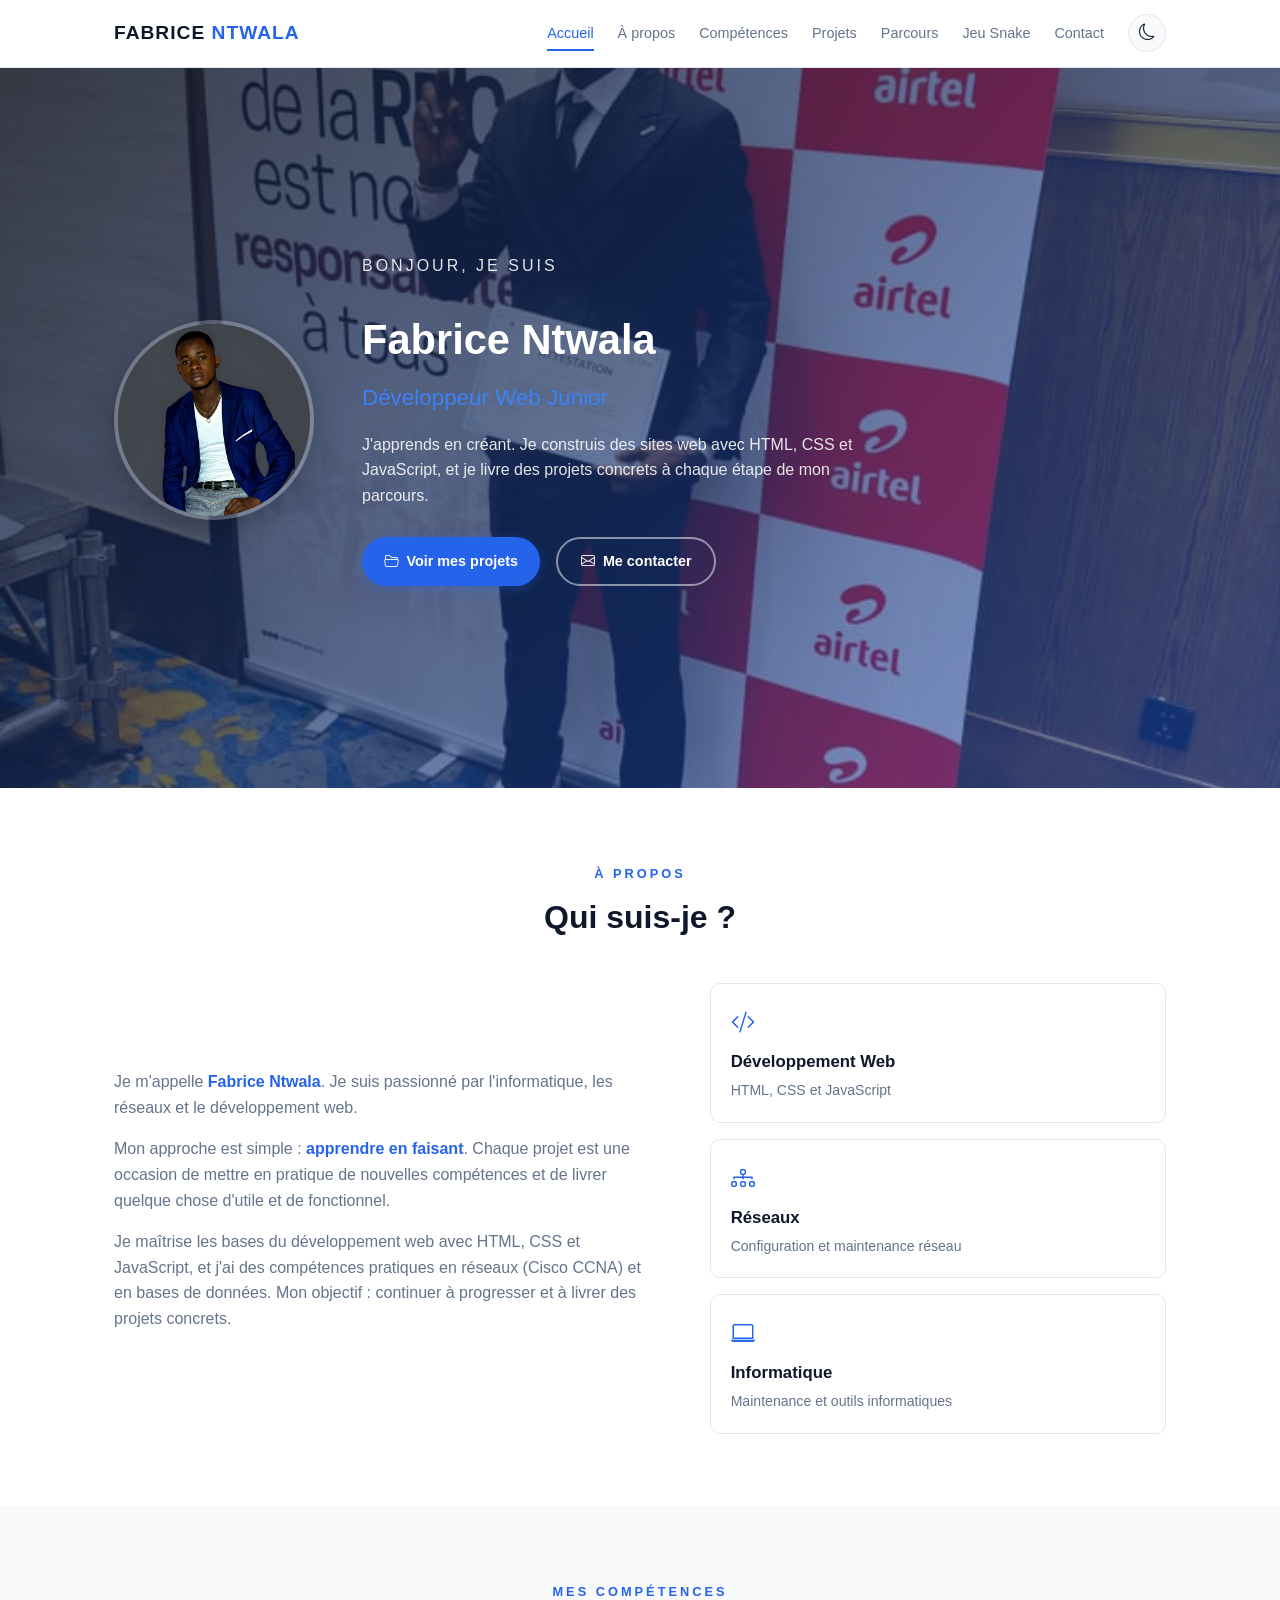
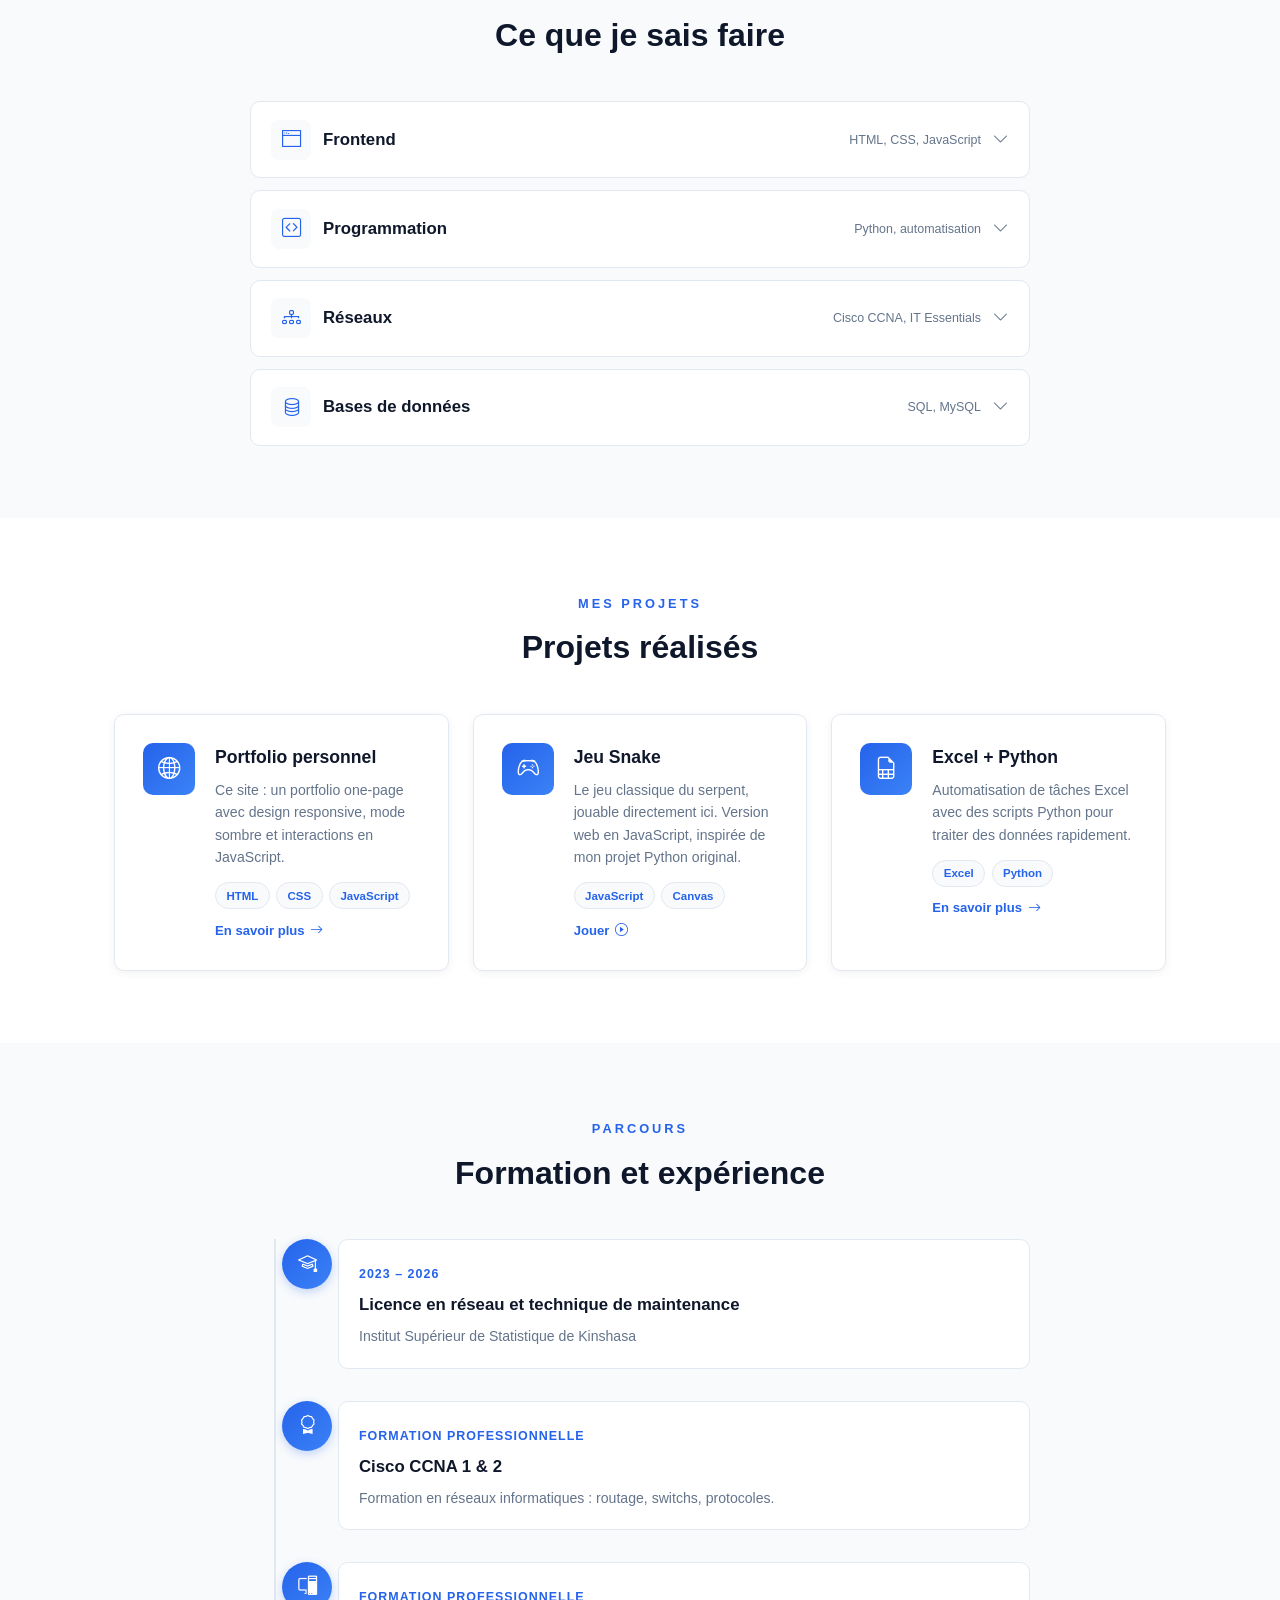
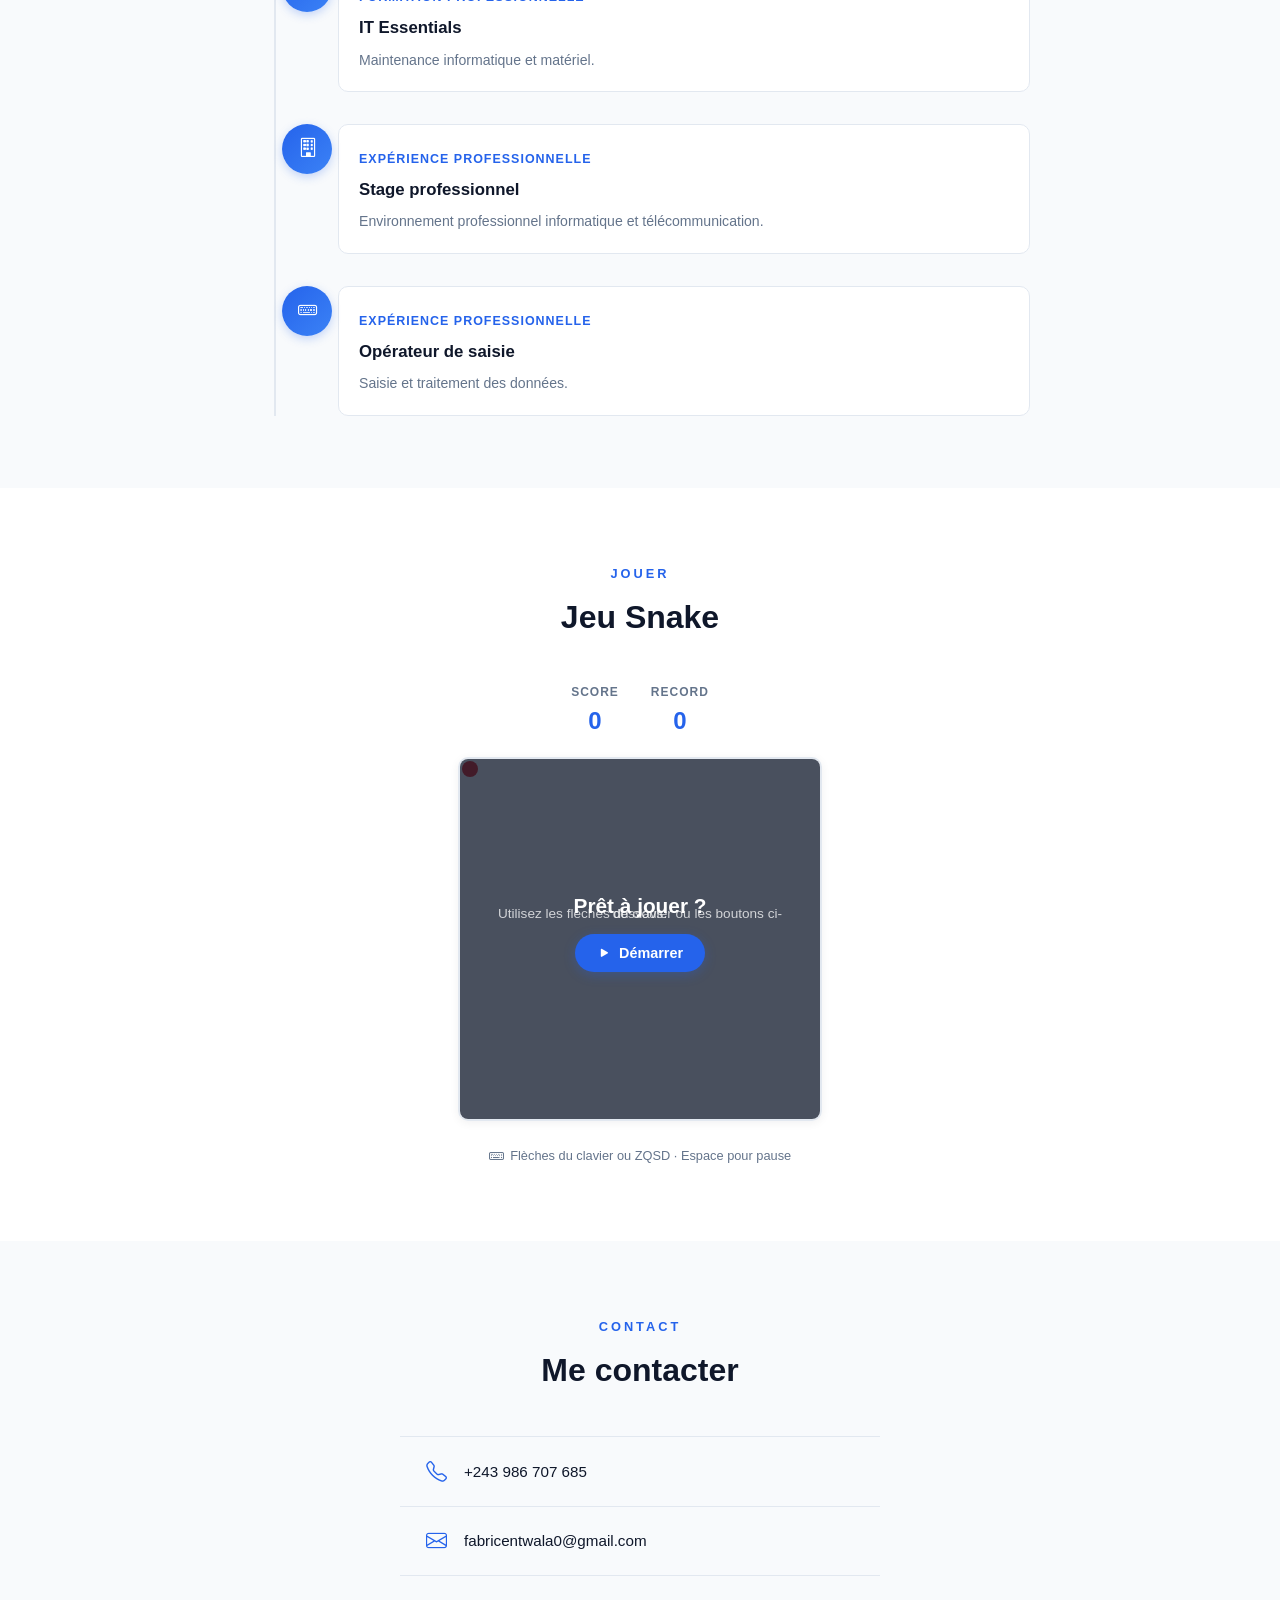
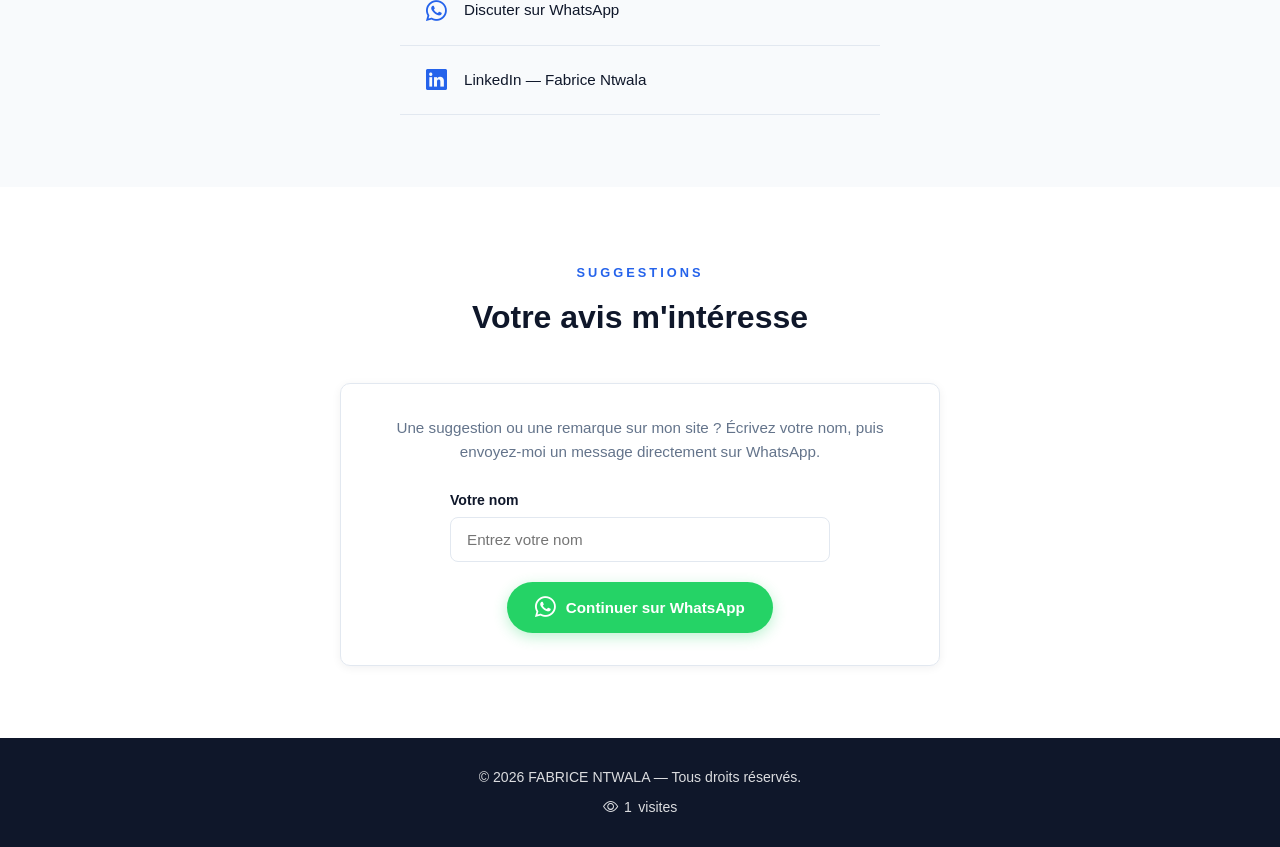
==== commit 6d35f00b: "Add Snake game, remove CV section" ====
--- a/index.html
+++ b/index.html
@@ -46,7 +46,7 @@
                 <a href="#competences">Compétences</a>
                 <a href="#projets">Projets</a>
                 <a href="#parcours">Parcours</a>
-                <a href="#cv">CV</a>
+                <a href="#snake">Jeu Snake</a>
                 <a href="#contact">Contact</a>
 
                 <button
@@ -361,7 +361,7 @@
                         data-project="snake"
                         tabindex="0"
                         role="button"
-                        aria-label="En savoir plus sur Jeu Snake">
+                        aria-label="Jouer au Jeu Snake">
                         <div class="project-icon">
                             <i class="bi bi-controller"></i>
                         </div>
@@ -370,17 +370,18 @@
                             <h3>Jeu Snake</h3>
 
                             <p>
-                                Jeu classique du serpent réalisé en
-                                Python avec Pygame. Gestion des
-                                collisions et des événements clavier.
+                                Le jeu classique du serpent, jouable
+                                directement ici. Version web en
+                                JavaScript, inspirée de mon projet
+                                Python original.
                             </p>
 
                             <div class="tags">
-                                <span>Python</span>
-                                <span>Pygame</span>
-                            </div>
-
-                            <span class="project-more">En savoir plus <i class="bi bi-arrow-right"></i></span>
+                                <span>JavaScript</span>
+                                <span>Canvas</span>
+                            </div>
+
+                            <span class="project-more">Jouer <i class="bi bi-play-circle"></i></span>
                         </div>
                     </article>
 
@@ -499,33 +500,62 @@
         </section>
 
 
-        <!-- ================= CV ================= -->
-        <section class="section" id="cv">
+        <!-- ================= JEU SNAKE ================= -->
+        <section class="section" id="snake">
             <div class="container">
 
                 <div class="section-title">
-                    <span>MON CV</span>
-                    <h2>Mon parcours en détail</h2>
-                </div>
-
-                <div class="cv-viewer">
-                    <iframe
-                        src="cv-Fabrice-Ntwala.pdf"
-                        title="CV de Fabrice Ntwala"
-                        class="cv-iframe"
-                    ></iframe>
-                </div>
-
-                <div class="cv-actions">
-                    <a
-                        href="cv-Fabrice-Ntwala.pdf"
-                        target="_blank"
-                        rel="noopener noreferrer"
-                        class="btn secondary-btn small-btn"
-                    >
-                        <i class="bi bi-box-arrow-up-right"></i>
-                        Télécharger / Ouvrir
-                    </a>
+                    <span>JOUER</span>
+                    <h2>Jeu Snake</h2>
+                </div>
+
+                <div class="snake-game">
+                    <div class="snake-header">
+                        <div class="snake-score">
+                            <span class="snake-score-label">Score</span>
+                            <span id="snake-score" class="snake-score-value">0</span>
+                        </div>
+                        <div class="snake-score">
+                            <span class="snake-score-label">Record</span>
+                            <span id="snake-best" class="snake-score-value">0</span>
+                        </div>
+                    </div>
+
+                    <div class="snake-canvas-wrapper">
+                        <canvas id="snake-canvas" width="360" height="360"></canvas>
+                        <div class="snake-overlay" id="snake-overlay">
+                            <div class="snake-overlay-content">
+                                <h3 id="snake-overlay-title">Prêt à jouer ?</h3>
+                                <p id="snake-overlay-text">Utilisez les flèches du clavier ou les boutons ci-dessous.</p>
+                                <button type="button" class="btn primary-btn" id="snake-start-btn">
+                                    <i class="bi bi-play-fill"></i>
+                                    <span id="snake-start-text">Démarrer</span>
+                                </button>
+                            </div>
+                        </div>
+                    </div>
+
+                    <div class="snake-controls">
+                        <button type="button" class="snake-dir-btn" data-dir="up" aria-label="Haut">
+                            <i class="bi bi-arrow-up"></i>
+                        </button>
+                        <div class="snake-dir-row">
+                            <button type="button" class="snake-dir-btn" data-dir="left" aria-label="Gauche">
+                                <i class="bi bi-arrow-left"></i>
+                            </button>
+                            <button type="button" class="snake-dir-btn" data-dir="down" aria-label="Bas">
+                                <i class="bi bi-arrow-down"></i>
+                            </button>
+                            <button type="button" class="snake-dir-btn" data-dir="right" aria-label="Droite">
+                                <i class="bi bi-arrow-right"></i>
+                            </button>
+                        </div>
+                    </div>
+
+                    <p class="snake-hint">
+                        <i class="bi bi-keyboard"></i>
+                        Flèches du clavier ou ZQSD · Espace pour pause
+                    </p>
                 </div>
 
             </div>
@@ -633,10 +663,13 @@
     </button>
 
 
+
+
+
     <!-- ================= MODALE PROJETS ================= -->
     <div class="modal-overlay" id="modal-overlay" aria-hidden="true">
         <div class="modal" id="modal" role="dialog" aria-modal="true" aria-labelledby="modal-title">
-            <button class="modal-close" id="modal-close" type="button" aria-label="Fermer la fenêtre">
+            <button class="modal-close" id="modal-close" type="button" aria-label="Fermer la fenetre">
                 <i class="bi bi-x-lg"></i>
             </button>
             <div class="modal-icon" id="modal-icon"></div>
@@ -653,7 +686,6 @@
         </div>
     </div>
 
-
     <script src="script.js"></script>
 
 </body>
--- a/style.css
+++ b/style.css
@@ -686,27 +686,155 @@
     color: var(--text-muted);
 }
 
-/* ===================== CV ===================== */
-.cv-viewer {
-    max-width: 880px;
+/* ===================== JEU SNAKE ===================== */
+.snake-game {
+    max-width: 440px;
     margin: 0 auto;
+    text-align: center;
+}
+
+.snake-header {
+    display: flex;
+    justify-content: center;
+    gap: 2rem;
+    margin-bottom: 1rem;
+}
+
+.snake-score {
+    display: flex;
+    flex-direction: column;
+    align-items: center;
+}
+
+.snake-score-label {
+    font-size: 0.75rem;
+    text-transform: uppercase;
+    letter-spacing: 1px;
+    color: var(--text-muted);
+    font-weight: 700;
+}
+
+.snake-score-value {
+    font-size: 1.5rem;
+    font-weight: 800;
+    color: var(--primary);
+}
+
+.snake-canvas-wrapper {
+    position: relative;
+    display: inline-block;
     border-radius: var(--radius);
     overflow: hidden;
+    border: 2px solid var(--border);
+    box-shadow: var(--shadow);
+    line-height: 0;
+}
+
+#snake-canvas {
+    display: block;
+    background: var(--bg-alt);
+}
+
+.snake-overlay {
+    position: absolute;
+    inset: 0;
+    background: rgba(15, 23, 42, 0.75);
+    display: flex;
+    align-items: center;
+    justify-content: center;
+    color: #fff;
+    transition: opacity 0.3s ease;
+}
+
+.snake-overlay.hidden {
+    opacity: 0;
+    pointer-events: none;
+}
+
+.snake-overlay-content {
+    text-align: center;
+    padding: 1rem;
+}
+
+.snake-overlay-content h3 {
+    font-size: 1.3rem;
+    margin-bottom: 0.5rem;
+    color: #fff;
+}
+
+.snake-overlay-content p {
+    font-size: 0.85rem;
+    color: rgba(255, 255, 255, 0.75);
+    margin-bottom: 1.25rem;
+}
+
+.snake-overlay-content .btn {
+    margin: 0 auto;
+}
+
+.snake-controls {
+    margin-top: 1rem;
+    display: flex;
+    flex-direction: column;
+    align-items: center;
+    gap: 0.5rem;
+}
+
+.snake-dir-row {
+    display: flex;
+    gap: 0.5rem;
+}
+
+.snake-dir-btn {
+    width: 48px;
+    height: 48px;
+    border-radius: 10px;
     border: 1px solid var(--border);
-    box-shadow: var(--shadow);
     background: var(--card-bg);
-}
-
-.cv-iframe {
-    width: 100%;
-    height: 600px;
-    border: none;
-    display: block;
-}
-
-.cv-actions {
-    text-align: center;
-    margin-top: 1.5rem;
+    color: var(--text);
+    font-size: 1.1rem;
+    cursor: pointer;
+    display: flex;
+    align-items: center;
+    justify-content: center;
+    transition: all var(--transition);
+}
+
+.snake-dir-btn:hover {
+    background: var(--primary);
+    color: #fff;
+    border-color: var(--primary);
+}
+
+.snake-dir-btn:active {
+    transform: scale(0.92);
+}
+
+.snake-hint {
+    margin-top: 1rem;
+    font-size: 0.8rem;
+    color: var(--text-muted);
+    display: flex;
+    align-items: center;
+    justify-content: center;
+    gap: 0.4rem;
+}
+
+.snake-hint i {
+    font-size: 0.95rem;
+}
+
+@media (max-width: 480px) {
+    .snake-dir-btn {
+        width: 44px;
+        height: 44px;
+    }
+}
+
+@media (min-width: 481px) {
+    .snake-controls {
+        display: none;
+    }
 }
 
 /* ===================== CONTACT ===================== */
@@ -1136,10 +1264,6 @@
         height: 150px;
     }
 
-    .cv-iframe {
-        height: 420px;
-    }
-
     .timeline {
         padding-left: 0;
     }
@@ -1178,10 +1302,6 @@
     .nav-menu {
         width: 100%;
         right: -100%;
-    }
-
-    .cv-iframe {
-        height: 320px;
     }
 
     .contact-line {
